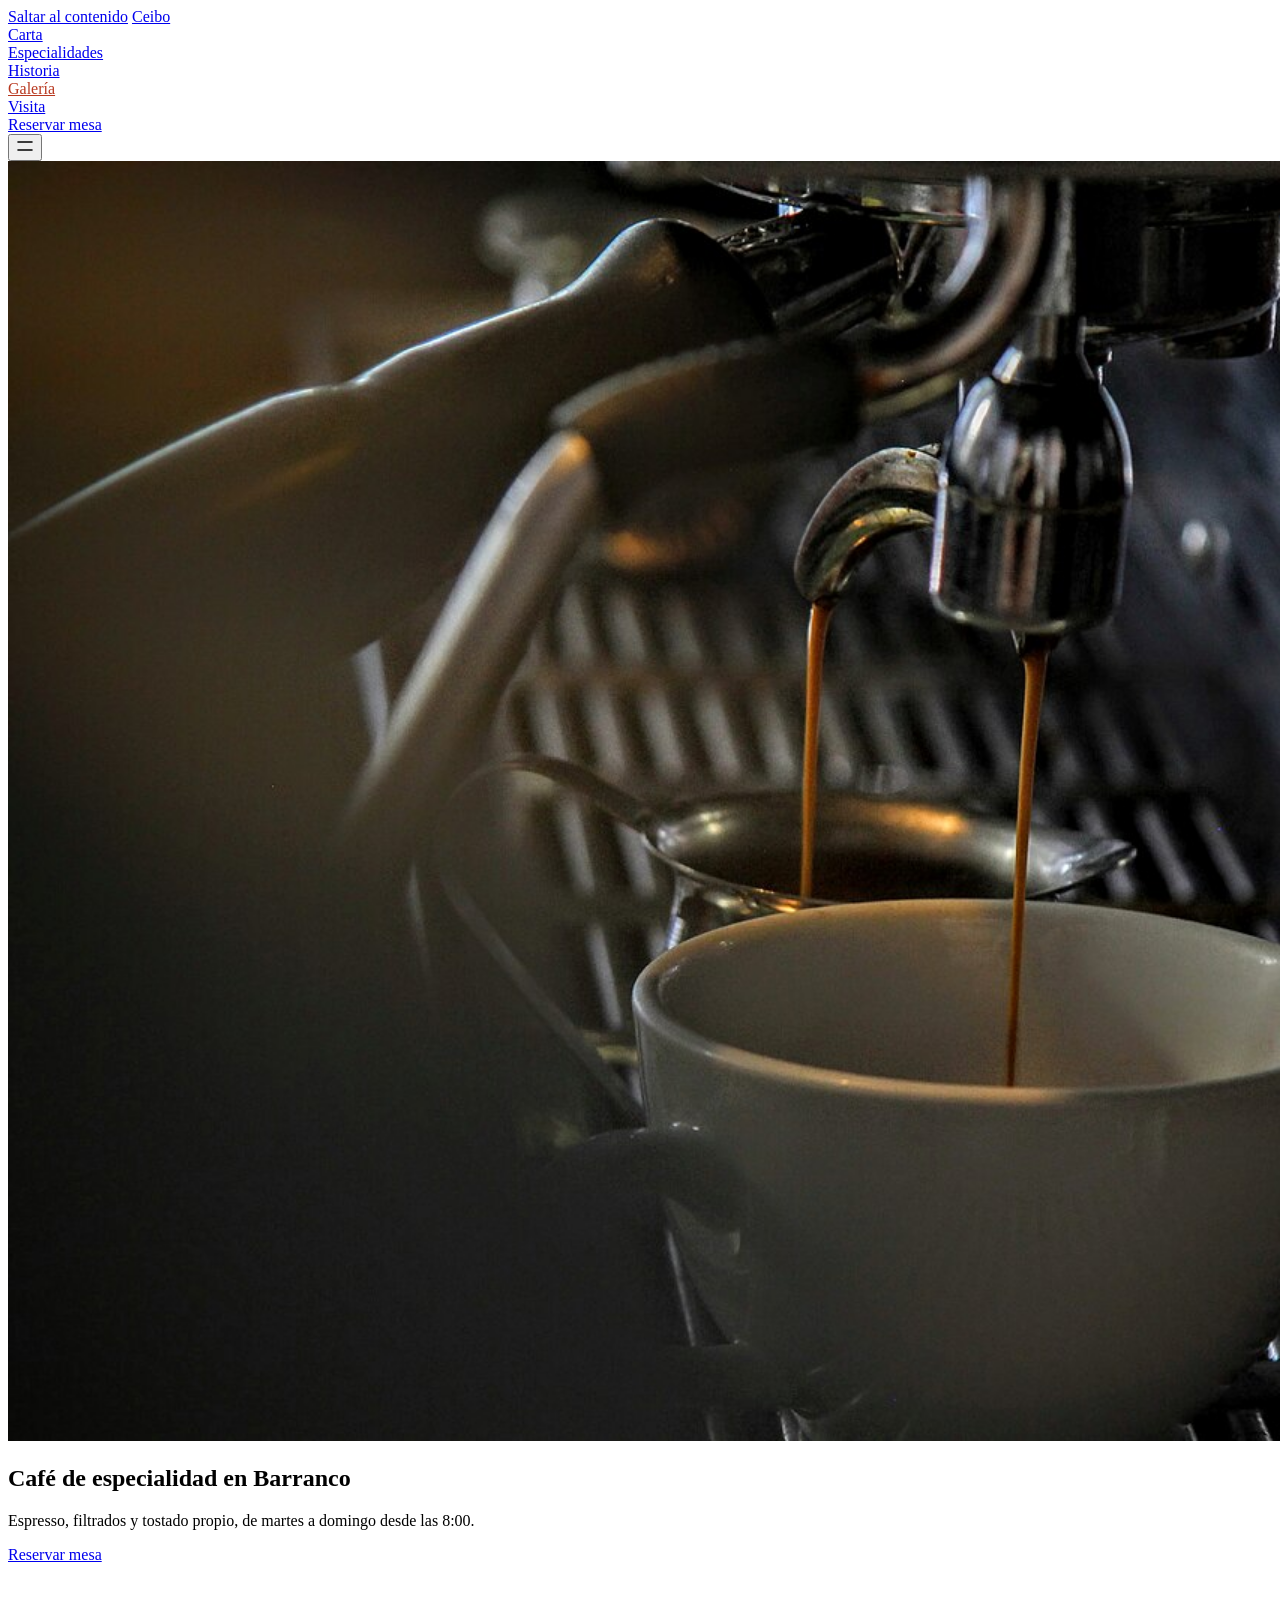
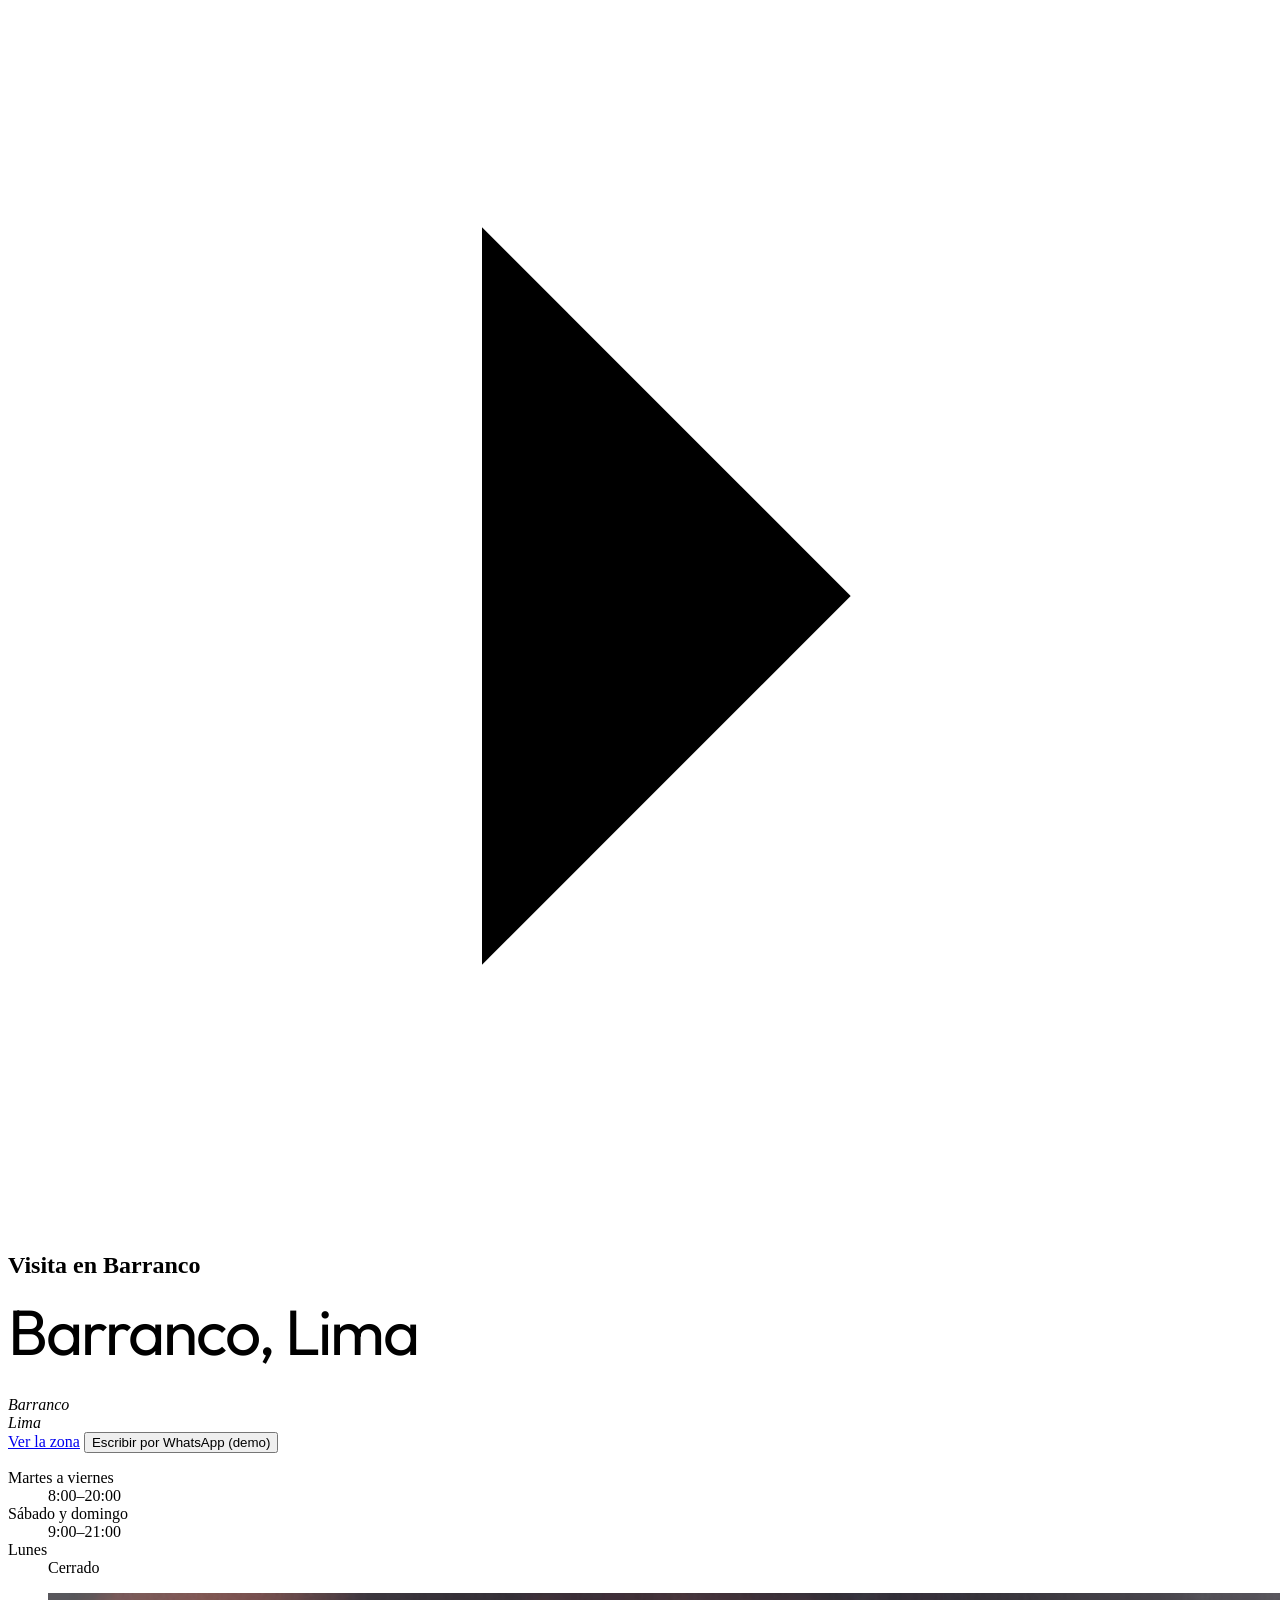
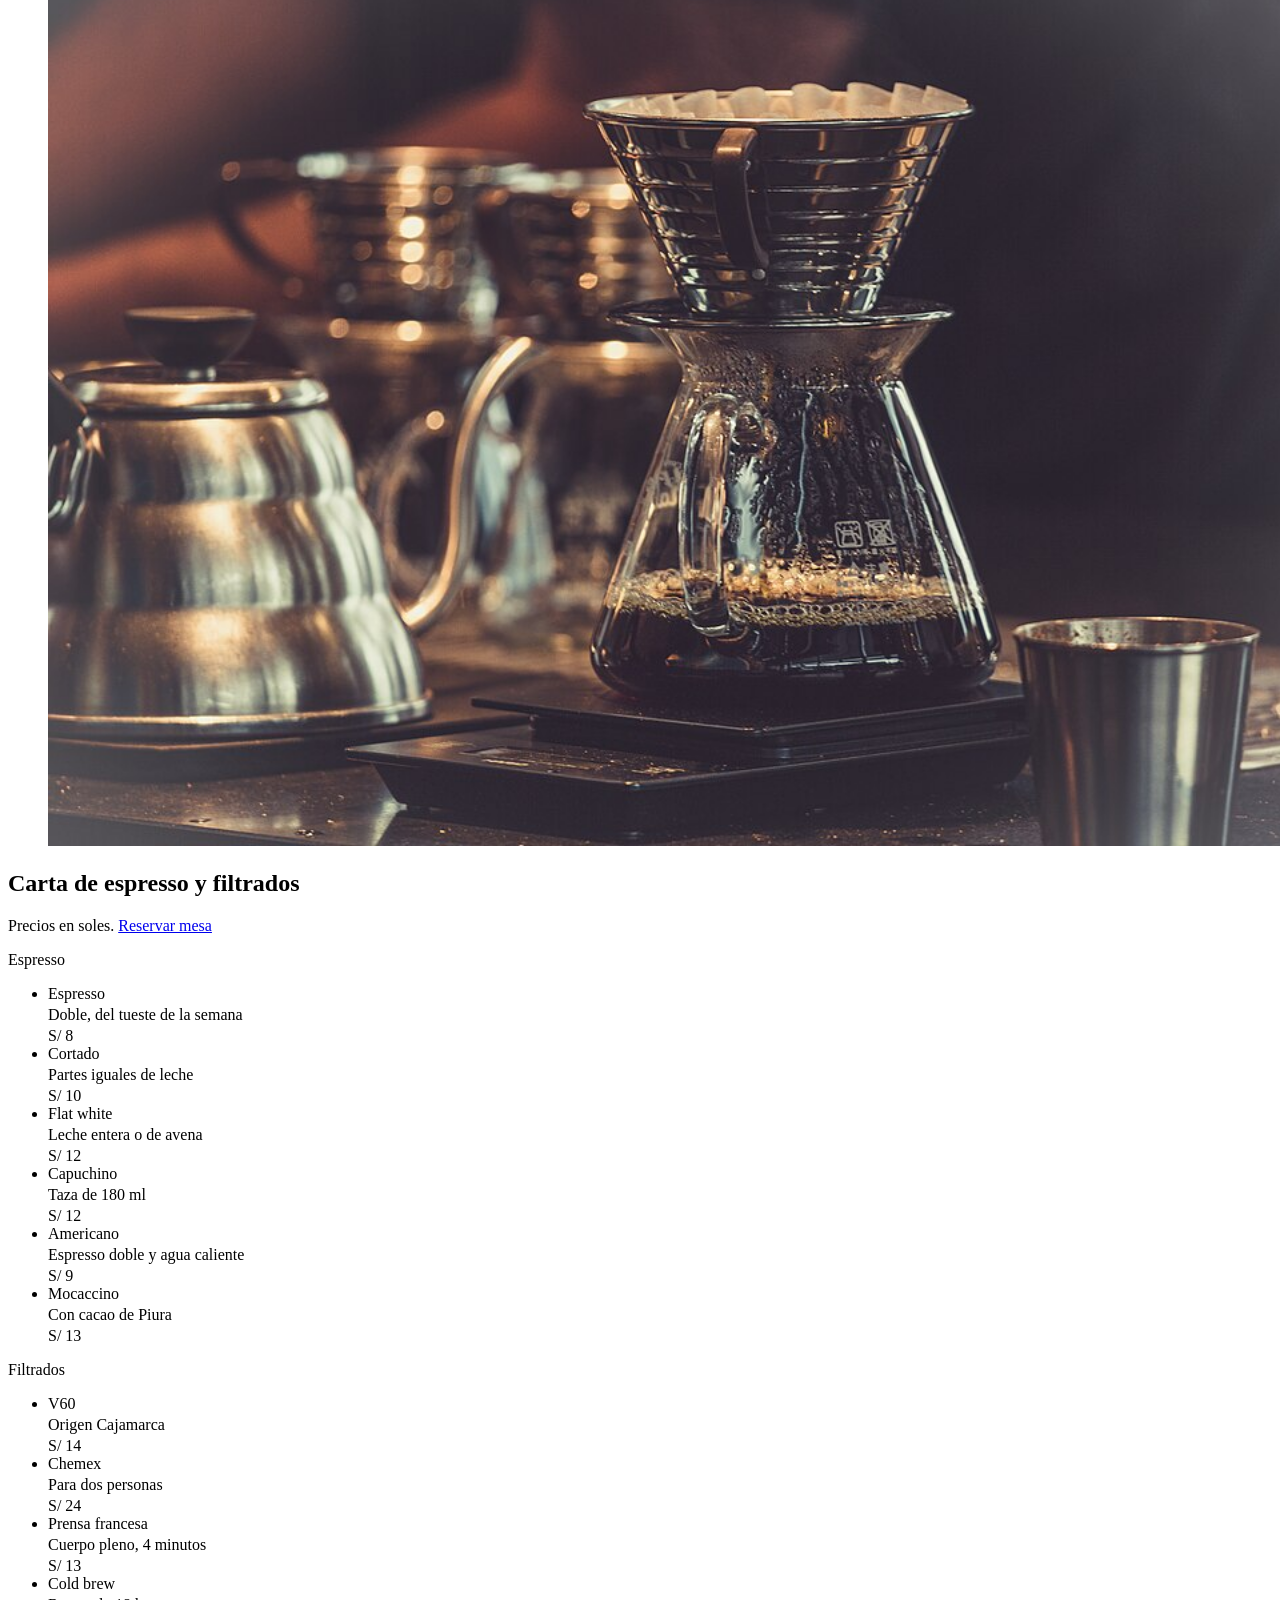
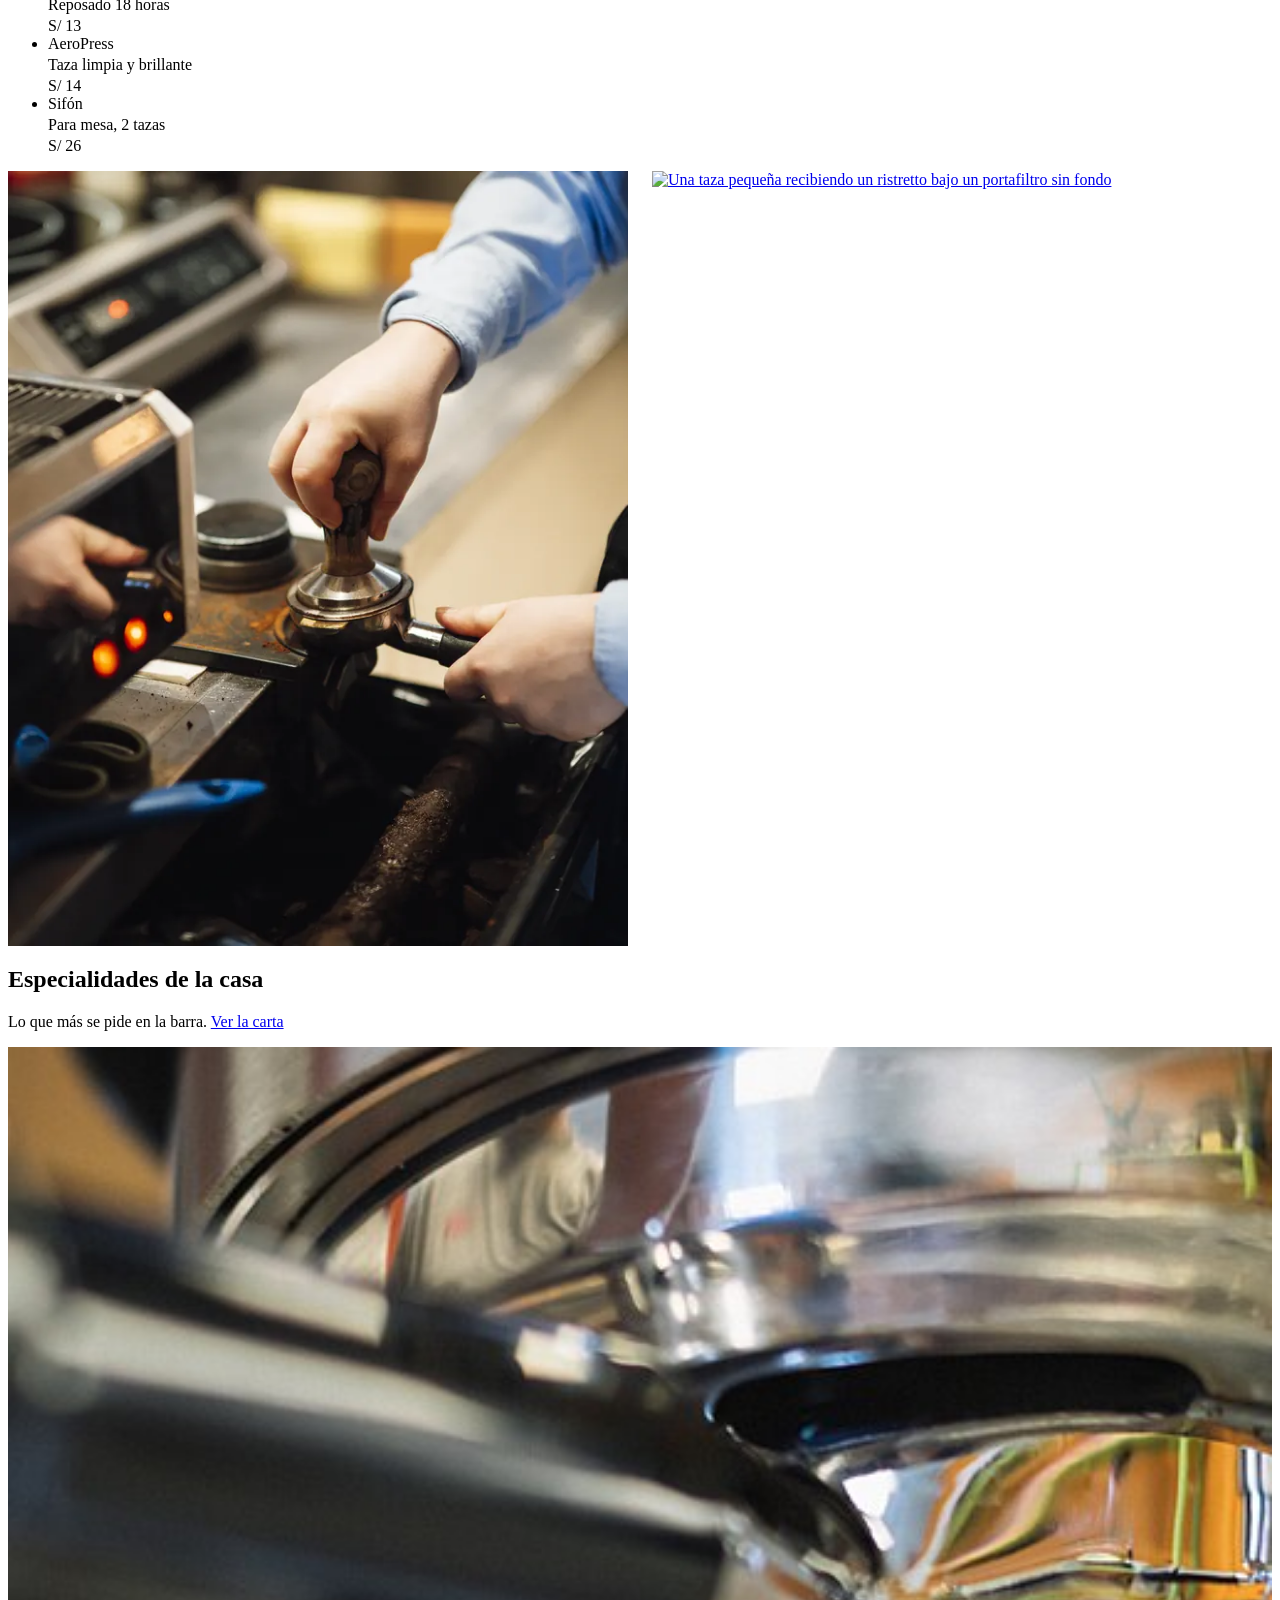
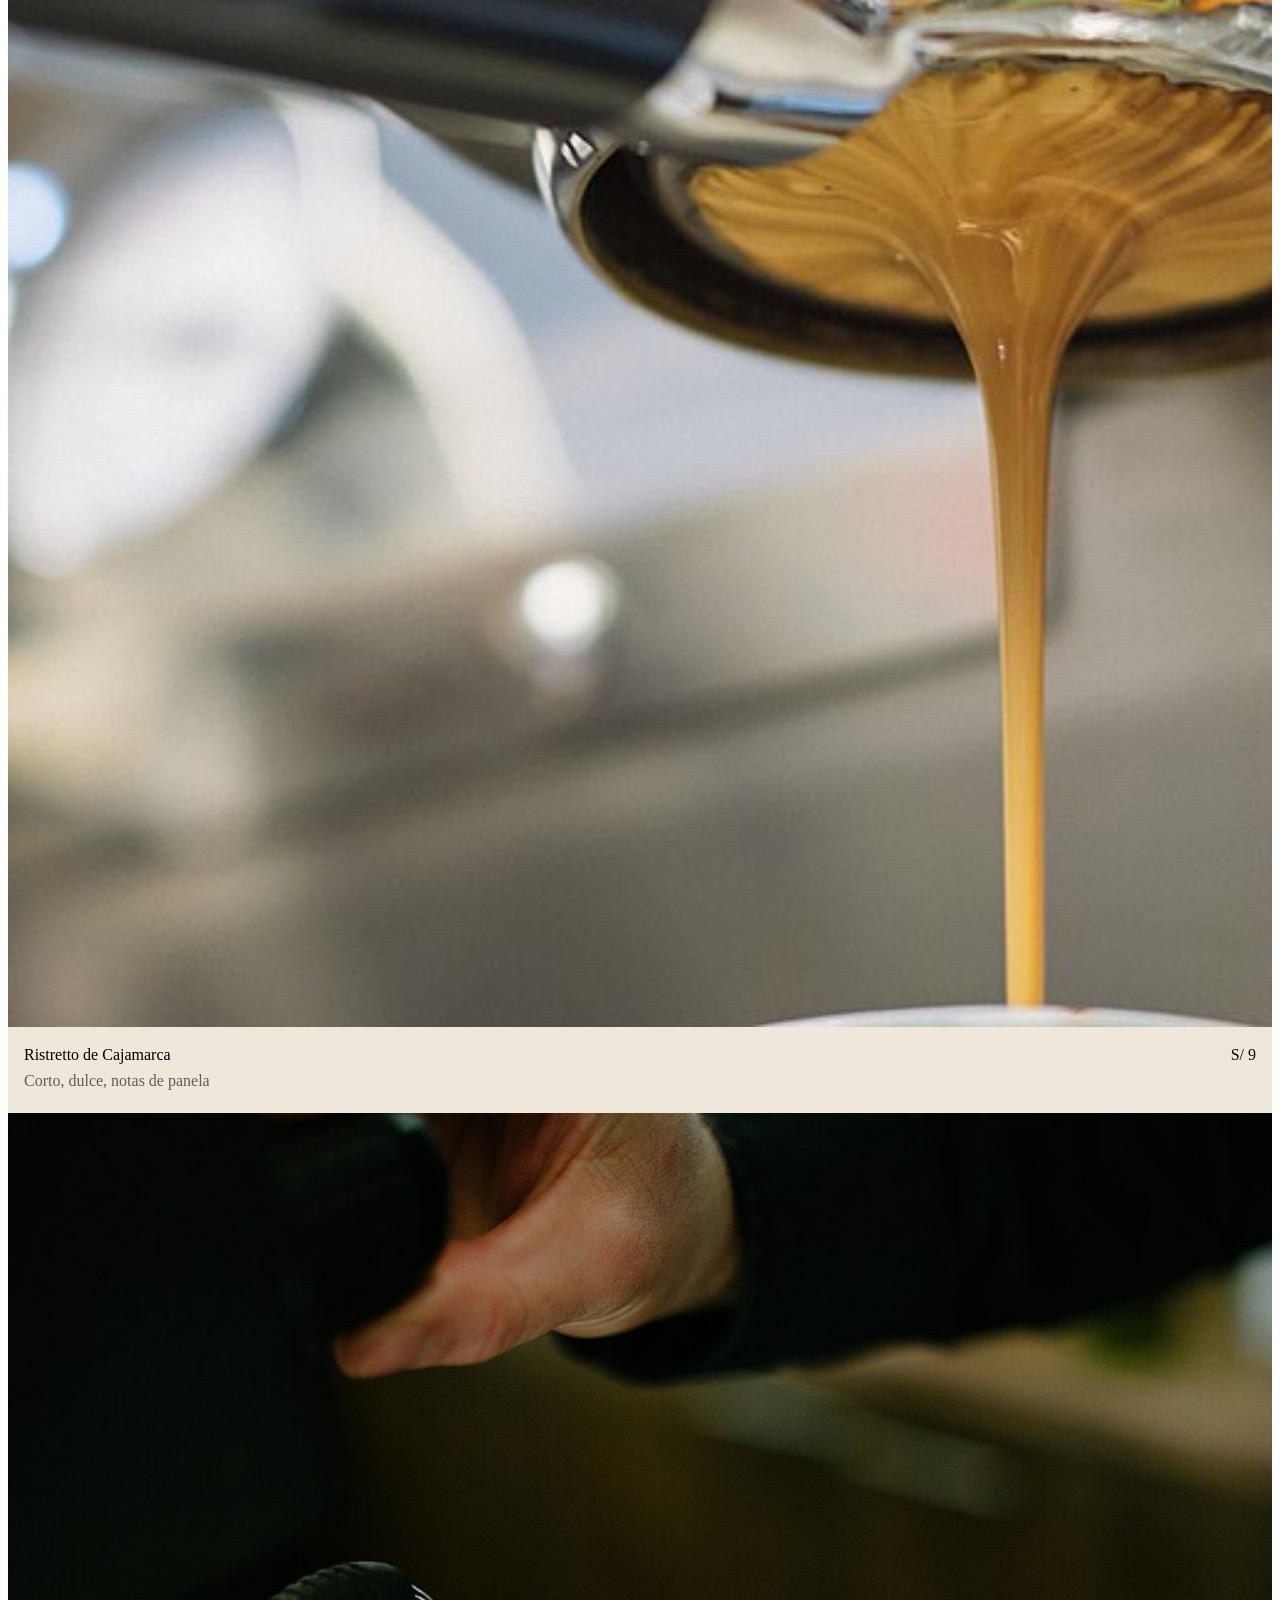
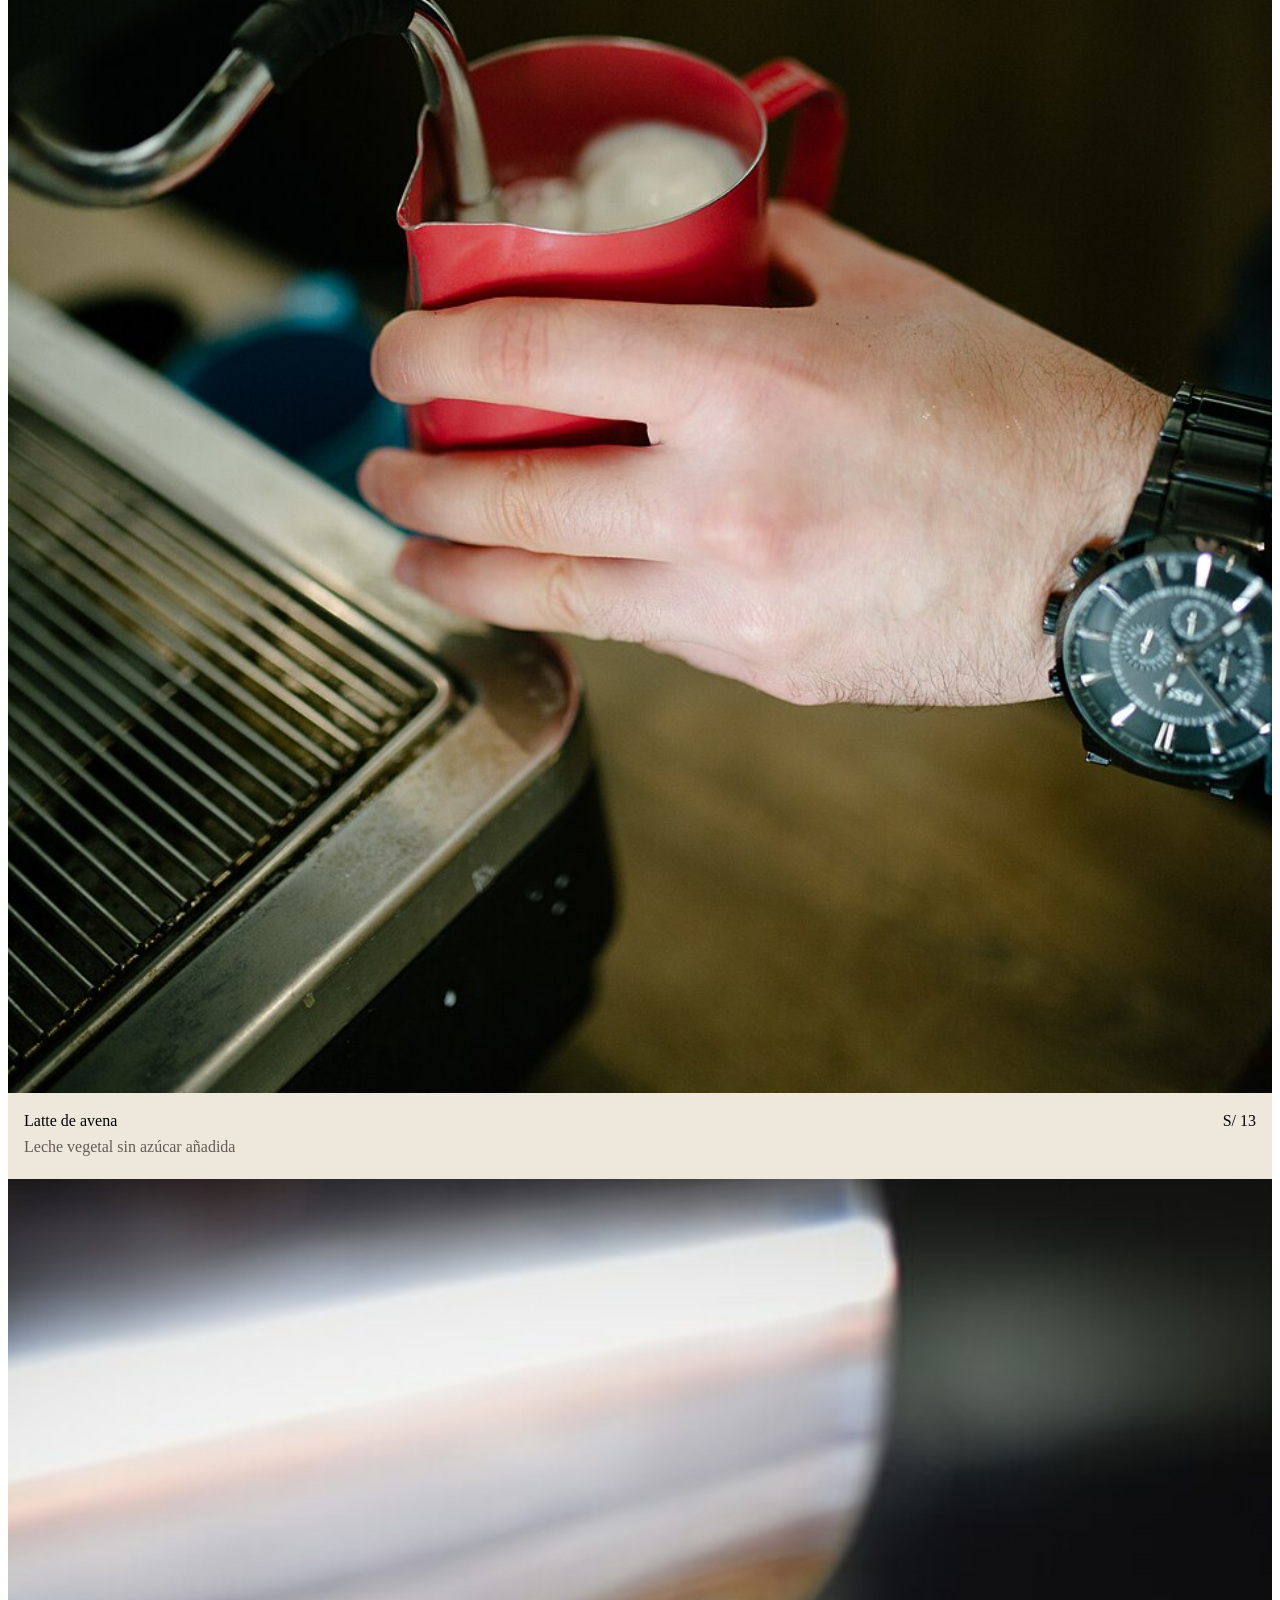
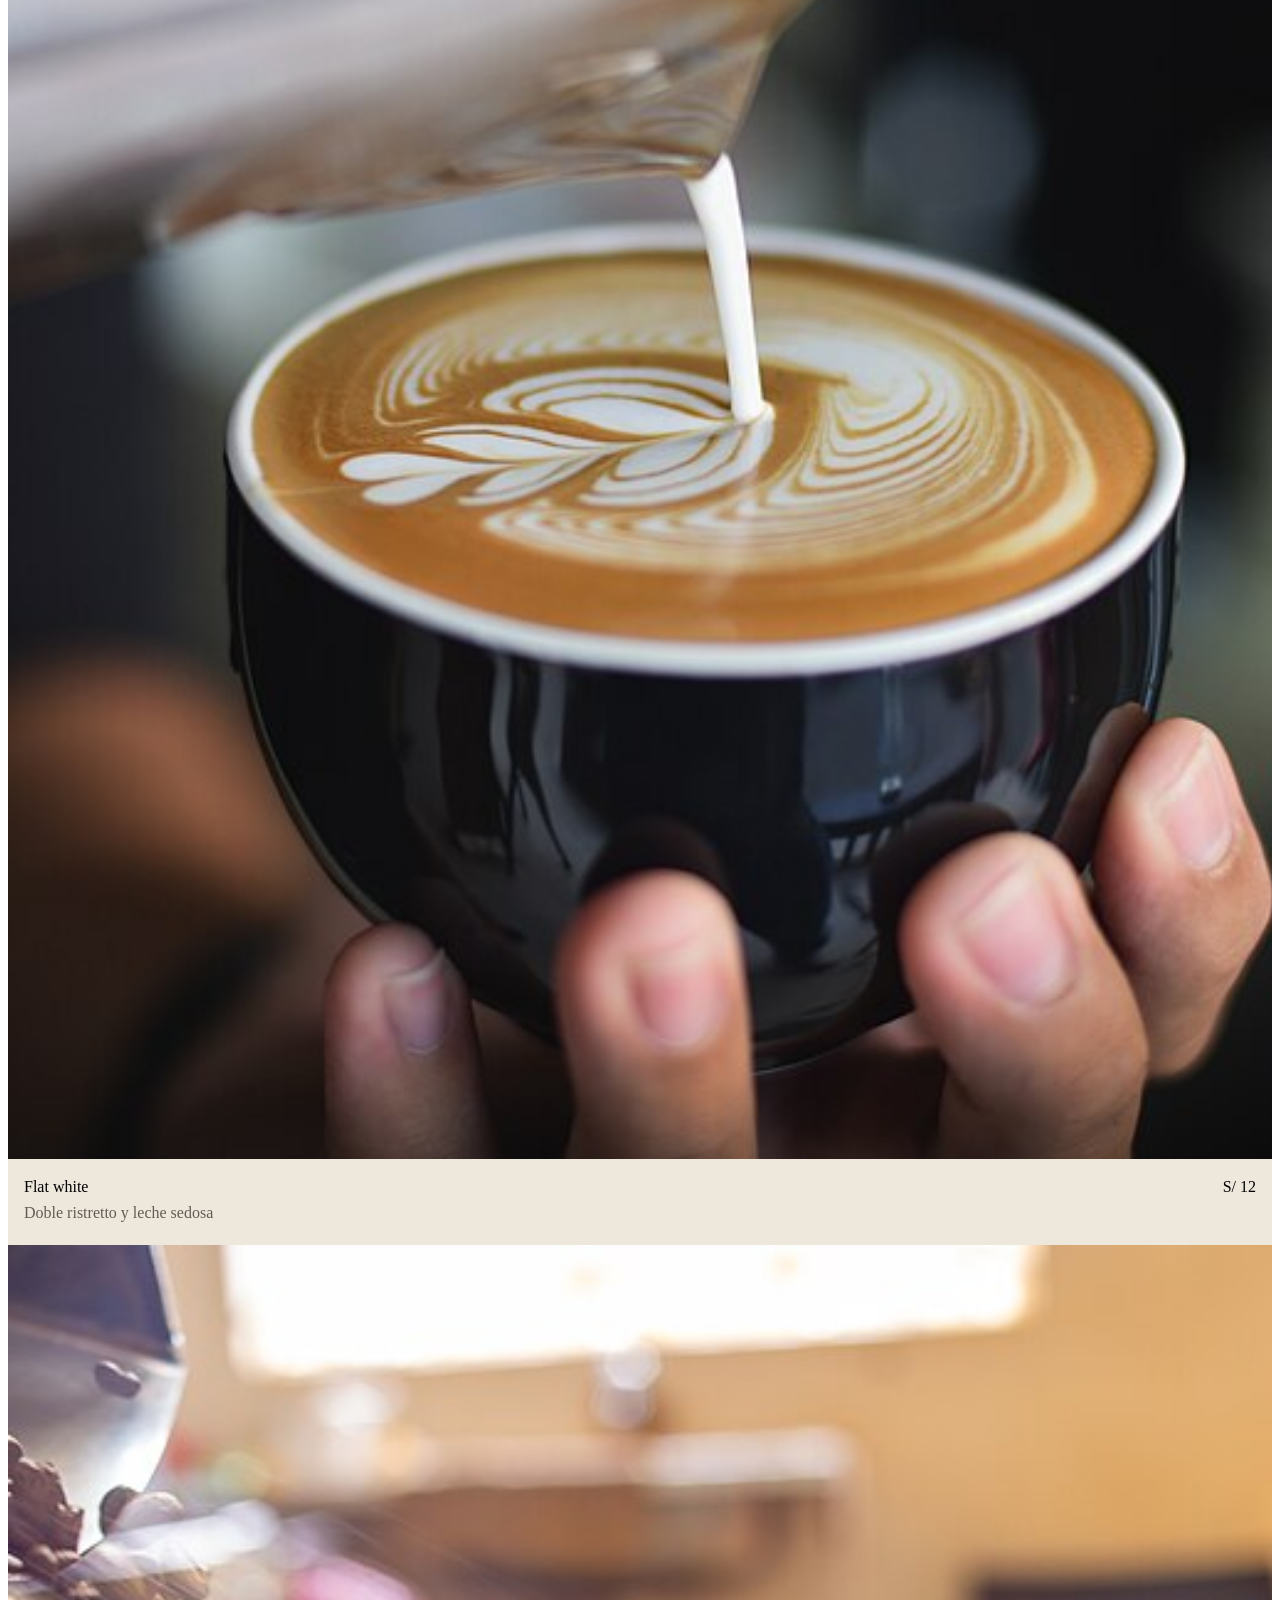
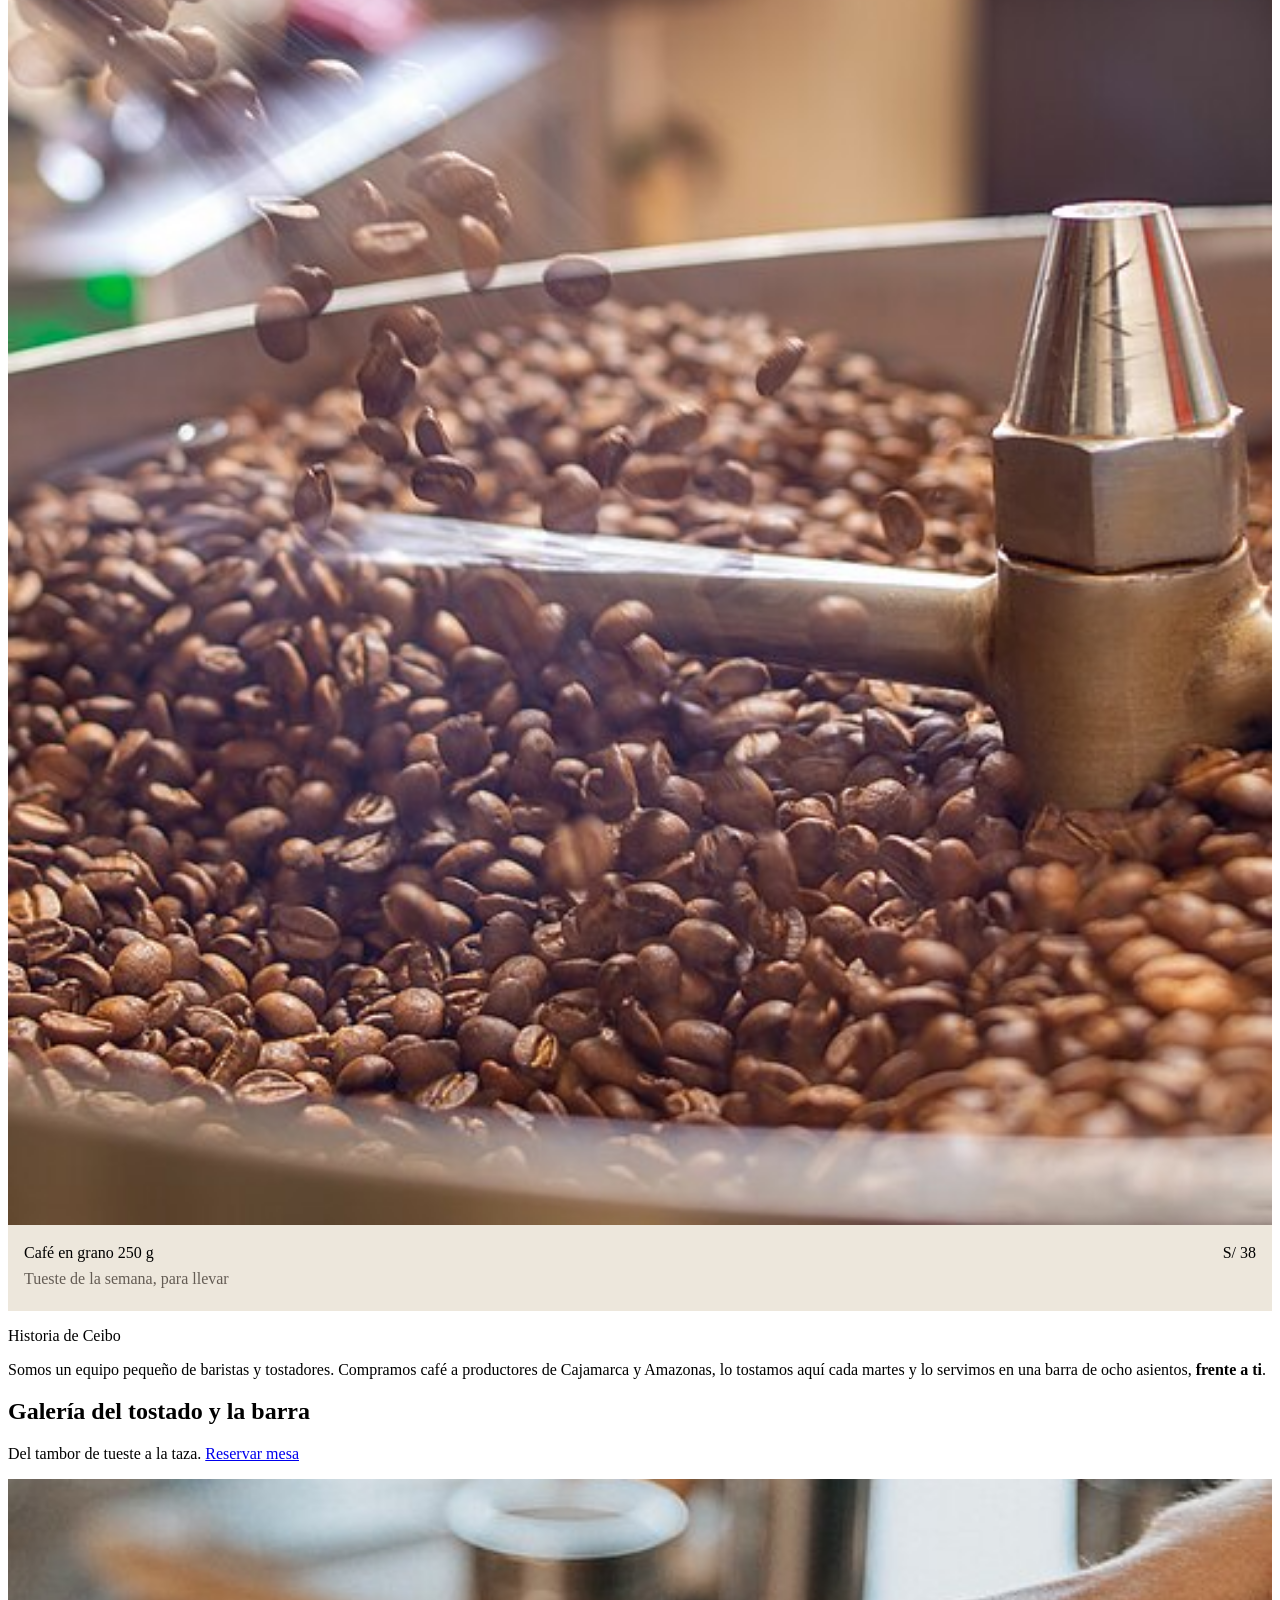
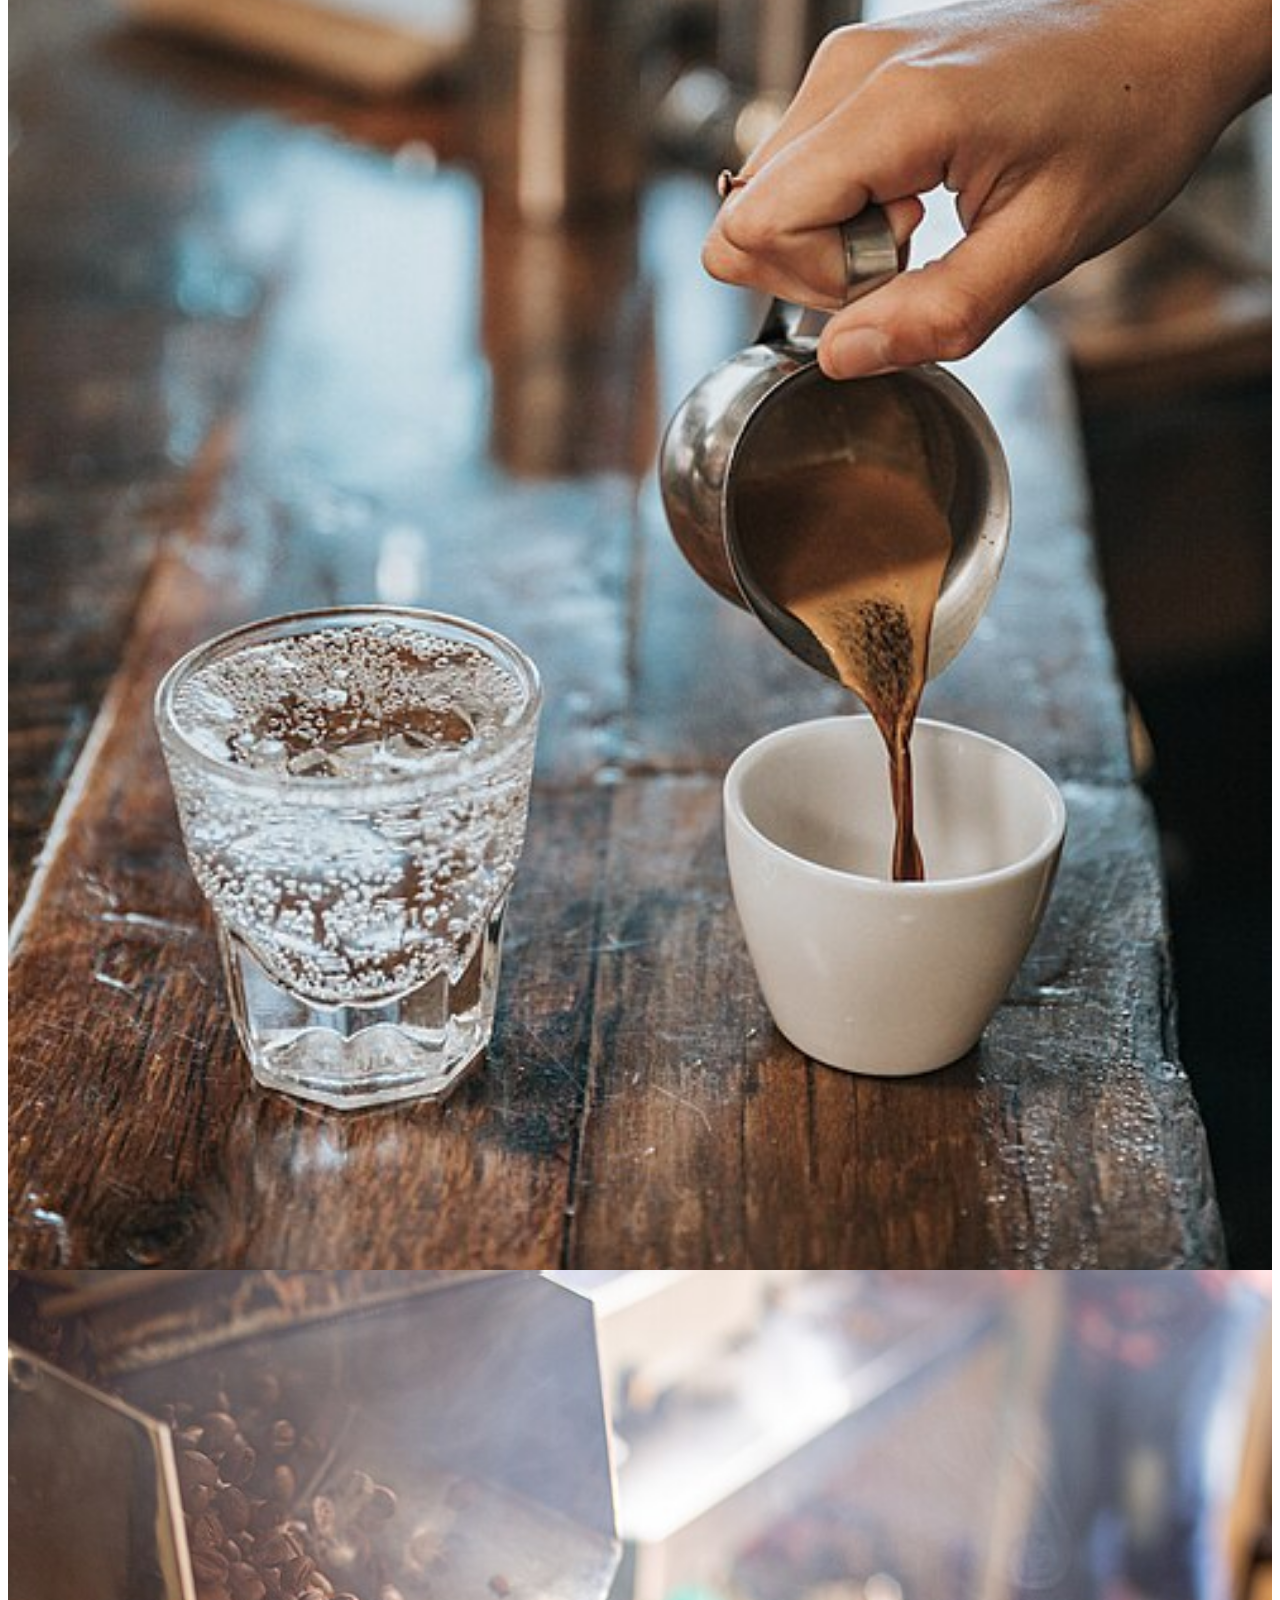
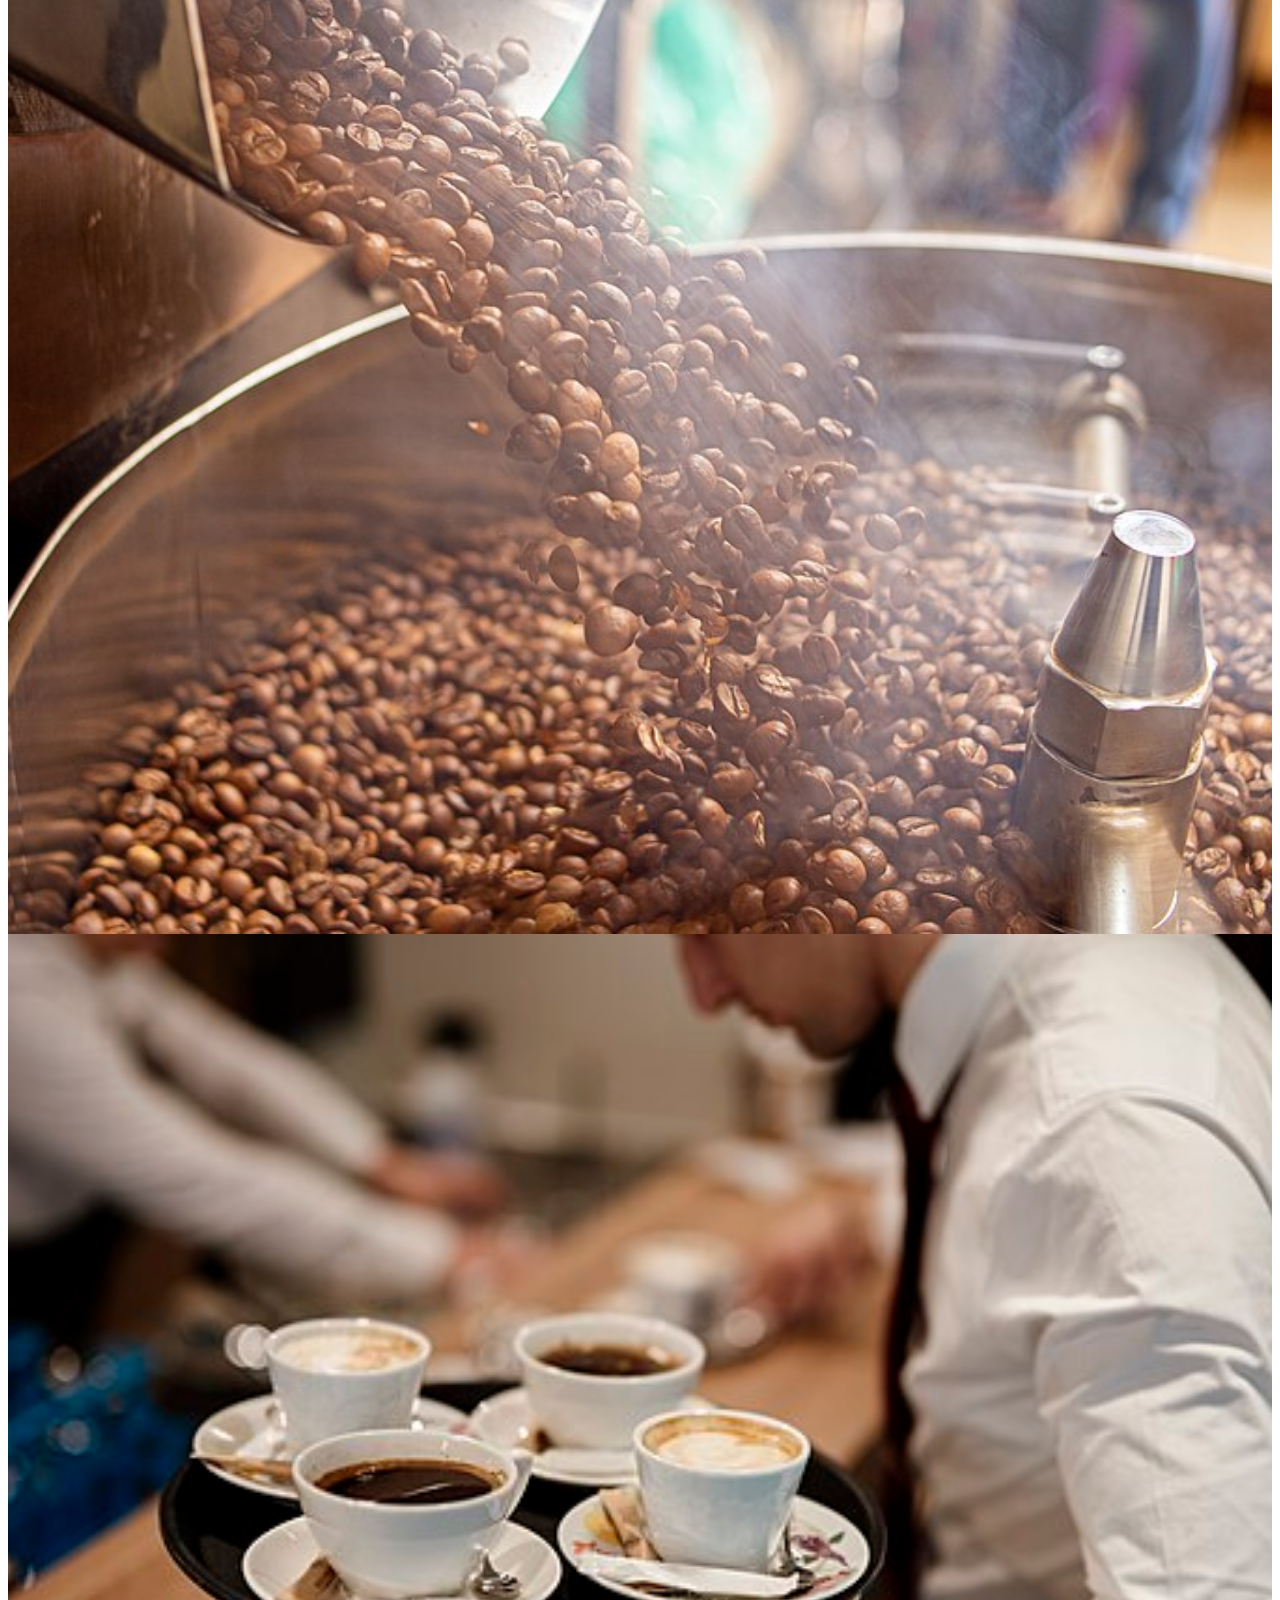
==== index.html @ 24a2dffd "Demo Café Ceibo: sitio estático de demostración Co-Authored-By: Claude Fable 5.2 <noreply@anthropic." ====
<!doctype html>
<html lang="es" data-type="place" data-radius="soft" data-buttons="block" data-motion>
<head>
<meta charset="utf-8">
<meta name="viewport" content="width=device-width, initial-scale=1, viewport-fit=cover">
<title>Café Ceibo: café de especialidad en Barranco</title>
<meta name="description" content="Página de demostración: un café de especialidad ficticio en Barranco con espresso, filtrados y reservas de mesa.">
<meta property="og:type" content="website">
<meta property="og:title" content="Café Ceibo: café de especialidad en Barranco">
<meta property="og:description" content="Página de demostración: un café de especialidad ficticio en Barranco con espresso, filtrados y reservas de mesa.">
<meta property="og:image" content="assets/img/photo-m61716670-960.jpg">
<meta name="twitter:card" content="summary_large_image">
<link rel="icon" href="favicon.svg" type="image/svg+xml">
<meta name="theme-color" content="#f8f5ef">
<!-- canonical: añadir seo.dominio en cliente.json -->
<meta name="robots" content="noindex">
<meta name="site-kind" content="other"><meta name="page-type" content="place"><meta name="page-kind" content="place">
<link rel="preconnect" href="https://fonts.googleapis.com">
<link rel="preconnect" href="https://fonts.gstatic.com" crossorigin>
<link href="https://fonts.googleapis.com/css2?family=Outfit:wght@400..600&display=swap" rel="stylesheet">
<link rel="stylesheet" href="assets/system.css">
<link rel="stylesheet" href="assets/ui/cards.css">
<link rel="stylesheet" href="assets/motion/motion.css">
<link rel="stylesheet" href="assets/layout/layout.css">
<style>
:root {
  --p-bg: #f8f5ef; --p-surface: #ede7dc; --p-ink: #1f1b18; --p-muted: #645c54;
  --p-accent: #b8381f; --p-accent-ink: #ffffff; --p-action: #b8381f; --p-action-ink: #ffffff;
  --p-inv-bg: #1f1b18; --p-inv-surface: #1f1b18; --p-inv-ink: #f8f5ef; --p-inv-muted: #ede7dc;
  --p-inv-accent: #f8f5ef; --p-inv-accent-ink: #1f1b18; --p-inv-action: #f8f5ef; --p-inv-action-ink: #1f1b18;
  --font-display: "Outfit", system-ui, sans-serif;
  --font-text: "Outfit", system-ui, sans-serif;
  --display-weight: 400; --display-tracking: -0.03em;
}
</style>
<link rel="stylesheet" href="estilos.css">
<script>document.documentElement.classList.add('m-enter');setTimeout(()=>document.documentElement.classList.add('m-enter-done'),700)</script>
<script>document.documentElement.classList.add('mo-js');setTimeout(()=>document.documentElement.classList.add('mo-safe'),2500)</script>
<link rel="modulepreload" href="assets/moments/moments.js">
<link rel="modulepreload" href="assets/moments/lib.js">
<link rel="modulepreload" href="assets/moments/word-highlight/moment.js">
<script type="application/json" id="sitio-config">{"whatsapp":"","mensaje":"Hola, quiero reservar una mesa."}</script>
</head>
<body>
<header class="nav nav--split">
  <div class="wrap nav__bar">
    <a class="skip-link" href="#top">Saltar al contenido</a>
    <a class="nav__logo" href="#top"><span class="mark" data-mark="arc" aria-hidden="true"></span>Ceibo</a>
    <nav class="nav__links" aria-label="Principal">
      <div class="nav__item"><a class="nav__link" href="#carta">Carta</a></div>
      <div class="nav__item"><a class="nav__link" href="#especialidades">Especialidades</a></div>
      <div class="nav__item"><a class="nav__link" href="#historia">Historia</a></div>
      <div class="nav__item"><a class="nav__link" href="#galeria">Galería</a></div>
      <div class="nav__item"><a class="nav__link" href="#visit">Visita</a></div>
    </nav>
    <div class="nav__actions"><a class="btn btn--primary" href="#reservas">Reservar mesa</a></div>
    <button class="nav__toggle" type="button" aria-expanded="false" aria-label="Menú">
      <svg width="18" height="18" viewBox="0 0 18 18" aria-hidden="true"><path d="M2 5h14M2 13h14" stroke="currentColor" stroke-width="1.6" stroke-linecap="round"/></svg>
    </button>
  </div>
</header>

<main id="top">
  <section class="hero hero--place" data-enter aria-labelledby="hero-h">
    <img src="assets/img/photo-m61716670.jpg" srcset="assets/img/photo-m61716670-500.jpg 500w, assets/img/photo-m61716670-960.jpg 960w, assets/img/photo-m61716670-1280.jpg 1280w, assets/img/photo-m61716670.jpg 1920w" sizes="(max-width: 639px) 188vw, 100vw" width="1920" height="1280" alt="Dos chorros de espresso cayendo en una taza blanca en la barra" fetchpriority="high" decoding="async" class="hero__bg" data-phone-fill style="--ly-pos: 45% 60%">
    <div class="wrap"><div class="hero-text">
      <div class="hero__text">
        <h1 id="hero-h">Café de especialidad en Barranco</h1>
        <p class="hero__lead">Espresso, filtrados y tostado propio, de martes a domingo desde las 8:00.</p>
        <div class="btn-row"><a class="btn btn--primary" href="#reservas">Reservar mesa<svg class="m-arrow" viewBox="0 0 12 12" aria-hidden="true"><path class="m-arrow__stem" d="M1 6h8"/><path class="m-arrow__head" d="M4.5 2.5 8 6l-3.5 3.5"/></svg></a></div>
      </div>
    </div></div>
  </section>

  <section class="section" id="visit" data-place="visit" aria-labelledby="visit-h" style="--h: 1">
    <div class="wrap">
      <div class="section-head"><h2 id="visit-h">Visita en Barranco</h2></div>
      <p class="type-moment"><a href="https://www.openstreetmap.org/search?query=Barranco%2C%20Lima" target="_blank" rel="noopener">Barranco, Lima</a></p>
      <div class="grid grid--top" style="margin-top: var(--s-6, 32px)">
        <div class="visit visit--card span-6">
          <div class="visit__cols">
            <div class="visit__col stack-4">
              <address class="visit__address">Barranco<br>Lima</address>
              <a class="link" href="https://www.openstreetmap.org/search?query=Barranco%2C%20Lima" target="_blank" rel="noopener">Ver la zona</a>
              <button class="btn btn--secondary" type="button" data-demo="whatsapp">Escribir por WhatsApp (demo)</button>
            </div>
            <div class="visit__col"><dl class="hours" data-tz="America/Lima" data-assumed><dt data-days="tue-fri">Martes a viernes</dt><dd>8:00–20:00</dd><dt data-days="sat,sun">Sábado y domingo</dt><dd>9:00–21:00</dd><dt data-days="mon">Lunes</dt><dd>Cerrado</dd></dl></div>
          </div>
        </div>
        <figure class="pl-photo pl-photo--end span-6 start-7" style="--pl-r: 1.333"><img src="assets/img/photo-m61713103.jpg" srcset="assets/img/photo-m61713103-500.jpg 500w, assets/img/photo-m61713103-960.jpg 960w, assets/img/photo-m61713103.jpg 1280w" sizes="(max-width: 1023px) 100vw, 50vw" width="1280" height="853" alt="Café filtrado goteando en una jarra de vidrio sobre la balanza de la barra" loading="lazy" decoding="async" style="object-position: 58% 45%"></figure>
      </div>
    </div>
  </section>

  <section class="section" id="carta" aria-labelledby="carta-h" style="--hm: 2">
    <div class="wrap">
      <div class="section-head"><h2 id="carta-h">Carta de espresso y filtrados</h2><p>Precios en soles. <a class="link" href="#reservas">Reservar mesa</a></p></div>
      <div class="grid grid--top">
        <div class="span-3">
          <p class="t-label">Espresso</p>
          <ul class="rows">
            <li><span class="rows__name">Espresso<small>Doble, del tueste de la semana</small></span><span class="rows__value" data-assumed>S/ 8</span></li>
            <li><span class="rows__name">Cortado<small>Partes iguales de leche</small></span><span class="rows__value" data-assumed>S/ 10</span></li>
            <li><span class="rows__name">Flat white<small>Leche entera o de avena</small></span><span class="rows__value" data-assumed>S/ 12</span></li>
            <li><span class="rows__name">Capuchino<small>Taza de 180 ml</small></span><span class="rows__value" data-assumed>S/ 12</span></li>
            <li><span class="rows__name">Americano<small>Espresso doble y agua caliente</small></span><span class="rows__value" data-assumed>S/ 9</span></li>
            <li><span class="rows__name">Mocaccino<small>Con cacao de Piura</small></span><span class="rows__value" data-assumed>S/ 13</span></li>
          </ul>
        </div>
        <div class="span-3">
          <p class="t-label">Filtrados</p>
          <ul class="rows">
            <li><span class="rows__name">V60<small>Origen Cajamarca</small></span><span class="rows__value" data-assumed>S/ 14</span></li>
            <li><span class="rows__name">Chemex<small>Para dos personas</small></span><span class="rows__value" data-assumed>S/ 24</span></li>
            <li><span class="rows__name">Prensa francesa<small>Cuerpo pleno, 4 minutos</small></span><span class="rows__value" data-assumed>S/ 13</span></li>
            <li><span class="rows__name">Cold brew<small>Reposado 18 horas</small></span><span class="rows__value" data-assumed>S/ 13</span></li>
            <li><span class="rows__name">AeroPress<small>Taza limpia y brillante</small></span><span class="rows__value" data-assumed>S/ 14</span></li>
            <li><span class="rows__name">Sifón<small>Para mesa, 2 tazas</small></span><span class="rows__value" data-assumed>S/ 26</span></li>
          </ul>
        </div>
        <div class="offer-pair span-6 start-7">
          <a href="#galeria" aria-label="Ver la galería: Manos del barista compactando el café molido en el portafiltro"><img src="assets/img/photo-m187311853-1200.webp" srcset="assets/img/photo-m187311853-1200.webp 1200w" sizes="(max-width: 639px) 150vw, (max-width: 1023px) 90vw, 560px" width="1200" height="800" alt="Manos del barista compactando el café molido en el portafiltro" loading="lazy" decoding="async" style="object-position: 58% 50%"></a>
          <a href="#galeria" aria-label="Ver la galería: Una taza pequeña recibiendo un ristretto bajo un portafiltro sin fondo"><img src="assets/img/photo-m28989985-1200.webp" srcset="assets/img/photo-m28989985-1200.webp 1200w" sizes="(max-width: 639px) 150vw, (max-width: 1023px) 90vw, 560px" width="1200" height="857" alt="Una taza pequeña recibiendo un ristretto bajo un portafiltro sin fondo" loading="lazy" decoding="async" style="object-position: 62% 62%"></a>
        </div>
      </div>
    </div>
  </section>

  <section class="section" id="especialidades" aria-labelledby="esp-h">
    <div class="wrap">
      <div class="section-head"><h2 id="esp-h">Especialidades de la casa</h2><p>Lo que más se pide en la barra. <a class="link" href="#carta">Ver la carta</a></p></div>
      <div class="grid goods">
        <a class="good span-3" href="#reservas" aria-label="Ristretto de Cajamarca, S/ 9. Reservar mesa">
          <span class="good__img"><img src="assets/img/photo-m61713028-960.jpg" srcset="assets/img/photo-m61713028-500.jpg 500w, assets/img/photo-m61713028-960.jpg 960w, assets/img/photo-m61713028.jpg 1280w" sizes="(max-width: 639px) 240px, (max-width: 1023px) 90vw, 560px" width="1280" height="853" alt="Ristretto saliendo de un portafiltro sin fondo" loading="lazy" decoding="async" style="object-position: 50% 50%"></span>
          <span class="good__body"><span class="good__name">Ristretto de Cajamarca</span><span class="good__desc">Corto, dulce, notas de panela</span><span class="good__price" data-assumed>S/ 9</span></span>
        </a>
        <a class="good span-3" href="#reservas" aria-label="Latte de avena, S/ 13. Reservar mesa">
          <span class="good__img"><img src="assets/img/photo-m201752739-960.jpg" srcset="assets/img/photo-m201752739-500.jpg 500w, assets/img/photo-m201752739-960.jpg 960w" sizes="(max-width: 639px) 240px, (max-width: 1023px) 90vw, 560px" width="960" height="1440" alt="Leche texturizada en una jarra roja junto a la máquina" loading="lazy" decoding="async" style="object-position: 40% 55%"></span>
          <span class="good__body"><span class="good__name">Latte de avena</span><span class="good__desc">Leche vegetal sin azúcar añadida</span><span class="good__price" data-assumed>S/ 13</span></span>
        </a>
        <a class="good span-3" href="#reservas" aria-label="Flat white, S/ 12. Reservar mesa">
          <span class="good__img"><img src="assets/img/photo-c141-960.jpg" srcset="assets/img/photo-c141-500.jpg 500w, assets/img/photo-c141-960.jpg 960w, assets/img/photo-c141.jpg 1280w" sizes="(max-width: 639px) 240px, (max-width: 1023px) 90vw, 560px" width="1280" height="853" alt="Leche vertida en una taza oscura sostenida con dos manos" loading="lazy" decoding="async" style="object-position: 50% 50%"></span>
          <span class="good__body"><span class="good__name">Flat white</span><span class="good__desc">Doble ristretto y leche sedosa</span><span class="good__price" data-assumed>S/ 12</span></span>
        </a>
        <a class="good span-3" href="#reservas" aria-label="Café en grano 250 g, S/ 38. Reservar mesa">
          <span class="good__img"><img src="assets/img/photo-m147143943-960.jpg" srcset="assets/img/photo-m147143943-500.jpg 500w, assets/img/photo-m147143943-960.jpg 960w, assets/img/photo-m147143943.jpg 1280w" sizes="(max-width: 639px) 240px, (max-width: 1023px) 90vw, 560px" width="1280" height="853" alt="Granos recién tostados cayendo a la bandeja de enfriado" loading="lazy" decoding="async" style="object-position: 50% 50%"></span>
          <span class="good__body"><span class="good__name">Café en grano 250&nbsp;g</span><span class="good__desc">Tueste de la semana, para llevar</span><span class="good__price" data-assumed>S/ 38</span></span>
        </a>
      </div>
    </div>
  </section>

  <section class="section statement" id="historia" data-moment="word-highlight" aria-label="Historia de Ceibo">
    <div class="wrap">
      <p class="t-label">Historia de Ceibo</p>
      <p class="mo-wh__text">Somos un equipo pequeño de baristas y tostadores. Compramos café a productores de Cajamarca y Amazonas, lo tostamos aquí cada martes y lo servimos en una barra de ocho asientos, <strong>frente a ti</strong>.</p>
    </div>
  </section>

  <section class="section" id="galeria" aria-labelledby="galeria-h" style="--hm: 2">
    <div class="wrap">
      <div class="section-head"><h2 id="galeria-h">Galería del tostado y la barra</h2><p>Del tambor de tueste a la taza. <a class="link" href="#reservas">Reservar mesa</a></p></div>
      <div class="grid trio">
        <a class="t5 span-5" href="#reservas" aria-label="Reservar mesa: Espresso servido desde una jarrita en una taza blanca sobre la barra de madera"><img src="assets/img/photo-m61714648-500.jpg" srcset="assets/img/photo-m61714648-500.jpg 500w" sizes="(max-width: 639px) 100vw, (max-width: 1023px) 50vw, 486px" width="500" height="746" alt="Espresso servido desde una jarrita en una taza blanca sobre la barra de madera" loading="lazy" decoding="async" style="object-position: 60% 70%"></a>
        <a class="t4 span-4" href="#reservas" aria-label="Reservar mesa: Granos recién tostados cayendo del tambor a la bandeja de enfriado"><img src="assets/img/photo-m147143963.jpg" srcset="assets/img/photo-m147143963-500.jpg 500w, assets/img/photo-m147143963-960.jpg 960w, assets/img/photo-m147143963.jpg 1280w" sizes="(max-width: 639px) 250vw, (max-width: 1023px) 50vw, 545px" width="1280" height="901" alt="Granos recién tostados cayendo del tambor a la bandeja de enfriado" loading="lazy" decoding="async" style="object-position: 40% 50%"></a>
        <a class="t3 span-3" href="#reservas" aria-label="Reservar mesa: Una bandeja con cuatro cafés llevada a lo largo de la barra"><img src="assets/img/photo-m189498721.jpg" srcset="assets/img/photo-m189498721-500.jpg 500w, assets/img/photo-m189498721-960.jpg 960w, assets/img/photo-m189498721.jpg 1280w" sizes="(max-width: 639px) 250vw, (max-width: 1023px) 30vw, 282px" width="1280" height="853" alt="Una bandeja con cuatro cafés llevada a lo largo de la barra" loading="lazy" decoding="async" style="object-position: 45% 60%"></a>
      </div>
    </div>
  </section>
</main>

<footer class="footer closing footer--visit" id="contact" aria-label="Reservas y visita" style="--h: 2">
  <div class="wrap">
    <div class="closing__cta close--booking" id="reservas" aria-labelledby="reservas-h">
      <div class="section-head section-head--split"><h2 id="reservas-h">Reservar mesa</h2><p>Respondemos el mismo día.</p></div>
      <div class="grid grid--top">
        <div class="span-6">
          <form class="form" action="#reservas" method="post" data-endpoint="" data-sent="Tu pedido llegó. Te responderemos para confirmar." data-fix="Revisa {n} campo(s) marcados." novalidate>
            <div class="field"><label for="f-name">Nombre</label>
              <input id="f-name" name="name" type="text" autocomplete="name" required aria-describedby="f-name-err">
              <p class="field__error" id="f-name-err" hidden>Escribe el nombre de la reserva.</p></div>
            <div class="field"><label for="f-date">Día</label>
              <input id="f-date" name="date" type="text" autocomplete="off" required aria-describedby="f-date-err" placeholder="Sábado 15">
              <p class="field__error" id="f-date-err" hidden>Escribe el día en que quieres venir.</p></div>
            <div class="field"><label for="f-guests">Personas</label>
              <input id="f-guests" name="guests" type="text" inputmode="numeric" pattern="[0-9]{1,2}" autocomplete="off" required aria-describedby="f-guests-err">
              <p class="field__error" id="f-guests-err" hidden>Escribe cuántas personas, en número.</p></div>
            <div class="btn-row"><button class="btn btn--primary" type="submit">Pedir mesa</button></div>
            <p class="form__status" role="status" data-form-status></p>
            <p class="t-small muted">Demostración: este formulario no envía ni guarda datos.</p>
          </form>
        </div>
        <figure class="pl-photo pl-photo--end span-6 start-7" style="--pl-r: 1.333"><img src="assets/img/photo-m61713362.jpg" srcset="assets/img/photo-m61713362-500.jpg 500w, assets/img/photo-m61713362-960.jpg 960w, assets/img/photo-m61713362.jpg 1280w" sizes="(max-width: 1023px) 100vw, 50vw" width="1280" height="853" alt="Leche vertida sobre un latte en una taza blanca sostenida con una mano" loading="lazy" decoding="async" style="object-position: 50% 55%"></figure>
      </div>
    </div>
    <div class="closing__links">
      <div class="grid">
        <div class="span-4 stack-4">
          <address class="footer__address">Barranco, Lima</address>
          <p><a class="link" href="https://www.openstreetmap.org/search?query=Barranco%2C%20Lima" target="_blank" rel="noopener">Ver la zona</a></p>
        </div>
        <div class="span-4 stack-4" id="contacto">
          <h3>Contacto</h3>
          <ul class="contact-list">
            <li><button class="link" type="button" data-demo="whatsapp">WhatsApp (demo)</button></li>
            <li><button class="link" type="button" data-demo="instagram">Instagram (demo)</button></li>
            <li><button class="link" type="button" data-demo="correo">Correo (demo)</button></li>
          </ul>
        </div>
        <div class="span-4 stack-4"><h3>Horario</h3><dl class="hours" data-tz="America/Lima" data-assumed><dt data-days="tue-fri">Martes a viernes</dt><dd>8:00–20:00</dd><dt data-days="sat,sun">Sábado y domingo</dt><dd>9:00–21:00</dd><dt data-days="mon">Lunes</dt><dd>Cerrado</dd></dl></div>
      </div>
      <div class="footer__legal">
        <span>&copy; 2026 Café Ceibo · negocio ficticio, sitio de demostración</span>
        <a class="credits" href="credits.html">Créditos de fotografías</a>
      </div>
    </div>
  </div>
</footer>

<nav class="actionbar" aria-label="Acciones rápidas">
  <button class="btn btn--secondary" type="button" data-demo="whatsapp">WhatsApp (demo)</button>
  <a class="btn btn--primary" href="#reservas">Reservar mesa</a>
</nav>
<div class="demo-toast" role="status" aria-live="polite" data-demo-toast></div>
<script type="module" src="assets/system.js"></script>
<script type="module" src="assets/motion/motion.js"></script>
<script type="module" src="assets/layout/layout.js"></script>
<script type="module" src="app.js"></script>
</body>
</html>
---- estilos.css ----
/* type moment: the district set large (sections.md, Designed variety) */
.type-moment { font: var(--display-weight) clamp(44px, 5vw, 72px)/1.02 var(--font-display); letter-spacing: -0.03em; margin: 0; }
.type-moment a { color: inherit; text-decoration: none; }
.rows .rows__name small { display: block; font-weight: 400; color: var(--muted); font-size: 16px; line-height: 24px; }
/* offer: pair of 4:5 photographs beside the two groups */
.offer-pair { display: grid; grid-template-columns: 1fr 1fr; gap: 24px; }
.offer-pair a { display: block; overflow: hidden; }
.offer-pair img, .trio img { display: block; width: 100%; height: auto; object-fit: cover; transition: transform .6s var(--ease-out, cubic-bezier(.2,.7,.2,1)); }
.offer-pair img { aspect-ratio: 4 / 5; }
@media (max-width: 639px) {
  #carta .grid > .span-3:first-child { order: 0; }
  #carta .offer-pair { order: 1; grid-template-columns: 1fr; gap: 16px; }
  #carta .offer-pair img { aspect-ratio: 4 / 3; }
  #carta .offer-pair a:nth-child(2) { display: none; }
  .trio { grid-template-columns: 1fr; }
  #galeria .trio a img { aspect-ratio: 4 / 5; }
  #carta .grid > .span-3:nth-child(2) { order: 2; }
}
.offer-pair a:hover img, .trio a:hover img { transform: scale(1.03); }
/* the place: offset trio, tops on one line */
.trio { align-items: start; }
.trio a { display: block; overflow: hidden; }
.trio .t5 img { aspect-ratio: 10 / 11; }
.trio .t4 img { aspect-ratio: 1 / 1; }
.trio .t3 img { aspect-ratio: 4 / 3; }
@media (min-width: 640px) and (max-width: 1023px) {
  .trio { grid-template-columns: 1fr 1fr; align-items: stretch; }
  .trio > a { grid-column: auto; }
  .trio .t5 { grid-row: span 2; }
  #galeria .trio .t5 img { aspect-ratio: auto; height: 100%; }
  #galeria .trio .t4 img, #galeria .trio .t3 img { aspect-ratio: 4 / 3; }
  #carta { --h: 2; }
}
.hours dd { white-space: nowrap; }
/* especialidades: linked goods cards, flat fill one step off the ground, square photo */
.good { display: flex; flex-direction: column; background: var(--p-surface); color: inherit; text-decoration: none;
        transition: transform .3s cubic-bezier(.2,.7,.2,1); -webkit-tap-highlight-color: transparent; }
.good__img { display: block; overflow: hidden; aspect-ratio: 4 / 5; }
.good__img img { display: block; width: 100%; height: 100%; object-fit: cover; transition: transform .6s cubic-bezier(.2,.7,.2,1); }
.good__body { display: grid; grid-template-columns: 1fr auto; gap: 2px 12px; padding: 16px 16px 20px; }
.good__name { font-weight: 500; font-size: 16px; line-height: 24px; }
.good__price { font-variant-numeric: tabular-nums; font-size: 16px; line-height: 24px; }
.good__desc { grid-column: 1 / -1; grid-row: 2; color: var(--p-muted); font-size: 16px; line-height: 24px; }
@media (hover: hover) { .good:hover { transform: translateY(-2px); } .good:hover .good__img img { transform: scale(1.03); } }
.good:active { transform: translateY(0) scale(.99); }
.good:focus-visible { outline: 2px solid var(--p-accent); outline-offset: 3px; }
@media (max-width: 1023px) { .goods { grid-template-columns: 1fr 1fr; } .goods > .good { grid-column: auto; } }
@media (max-width: 639px) {
  .goods { grid-template-columns: 1fr; gap: 12px; }
  .good { flex-direction: row; align-items: stretch; }
  .good__img { flex: 0 0 120px; width: 120px; }
  .good__body { flex: 1; align-content: center; padding: 12px 16px; }
}
/* historia */
.story__text { font-size: 20px; line-height: 30px; max-width: 34em; margin: 0 0 16px; }
@media (max-width: 639px) { .story__text { font-size: 18px; line-height: 28px; } }
.contact-list { list-style: none; margin: 0; padding: 0; display: grid; gap: 4px; }
.contact-list .link, .contact-list button.link { min-height: 44px; display: inline-flex; align-items: center; background: none; border: 0; padding: 0; font: inherit; color: inherit; cursor: pointer; }
/* aviso de acciones demo: entra desde abajo, 200ms ease-out; sobre la barra de acciones del móvil */
.demo-toast { position: fixed; left: 50%; bottom: calc(24px + env(safe-area-inset-bottom)); z-index: 60; max-width: min(92vw, 440px);
              padding: 12px 16px; background: var(--p-ink); color: var(--p-bg); font-size: 15px; line-height: 22px; border-radius: 6px;
              opacity: 0; transform: translate(-50%, 8px); pointer-events: none; transition: opacity .2s ease-out, transform .2s cubic-bezier(.2,.7,.2,1); }
.demo-toast.is-on { opacity: 1; transform: translate(-50%, 0); }
@media (max-width: 1023px) { .demo-toast { bottom: calc(88px + env(safe-area-inset-bottom)); } }
/* nav: the word of the section on screen */
.nav__link[aria-current="location"] { color: var(--p-accent); }
@media (prefers-reduced-motion: reduce) { .good, .good__img img, .offer-pair img, .trio img { transition: none; } }
.contact-list a.link { text-decoration: none; }
.demo-tag { font-size: 13px; color: var(--p-muted); }
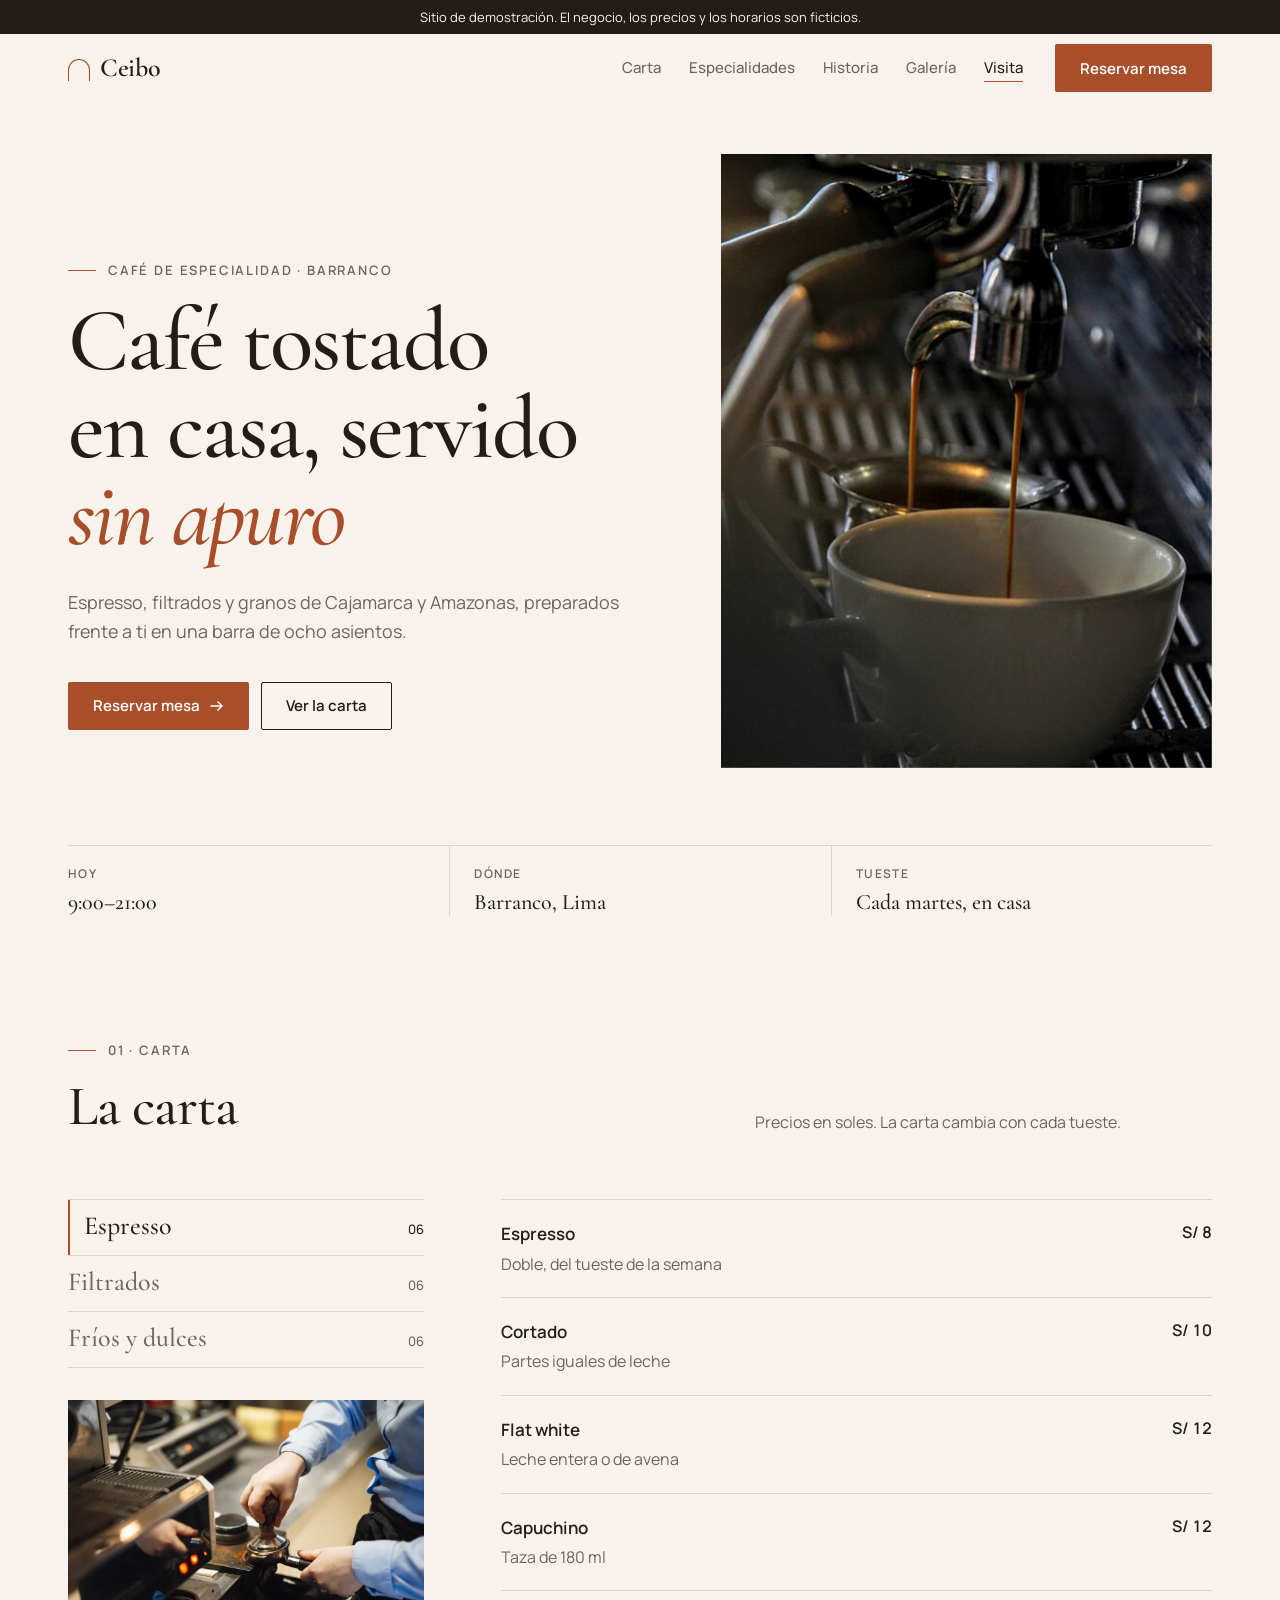
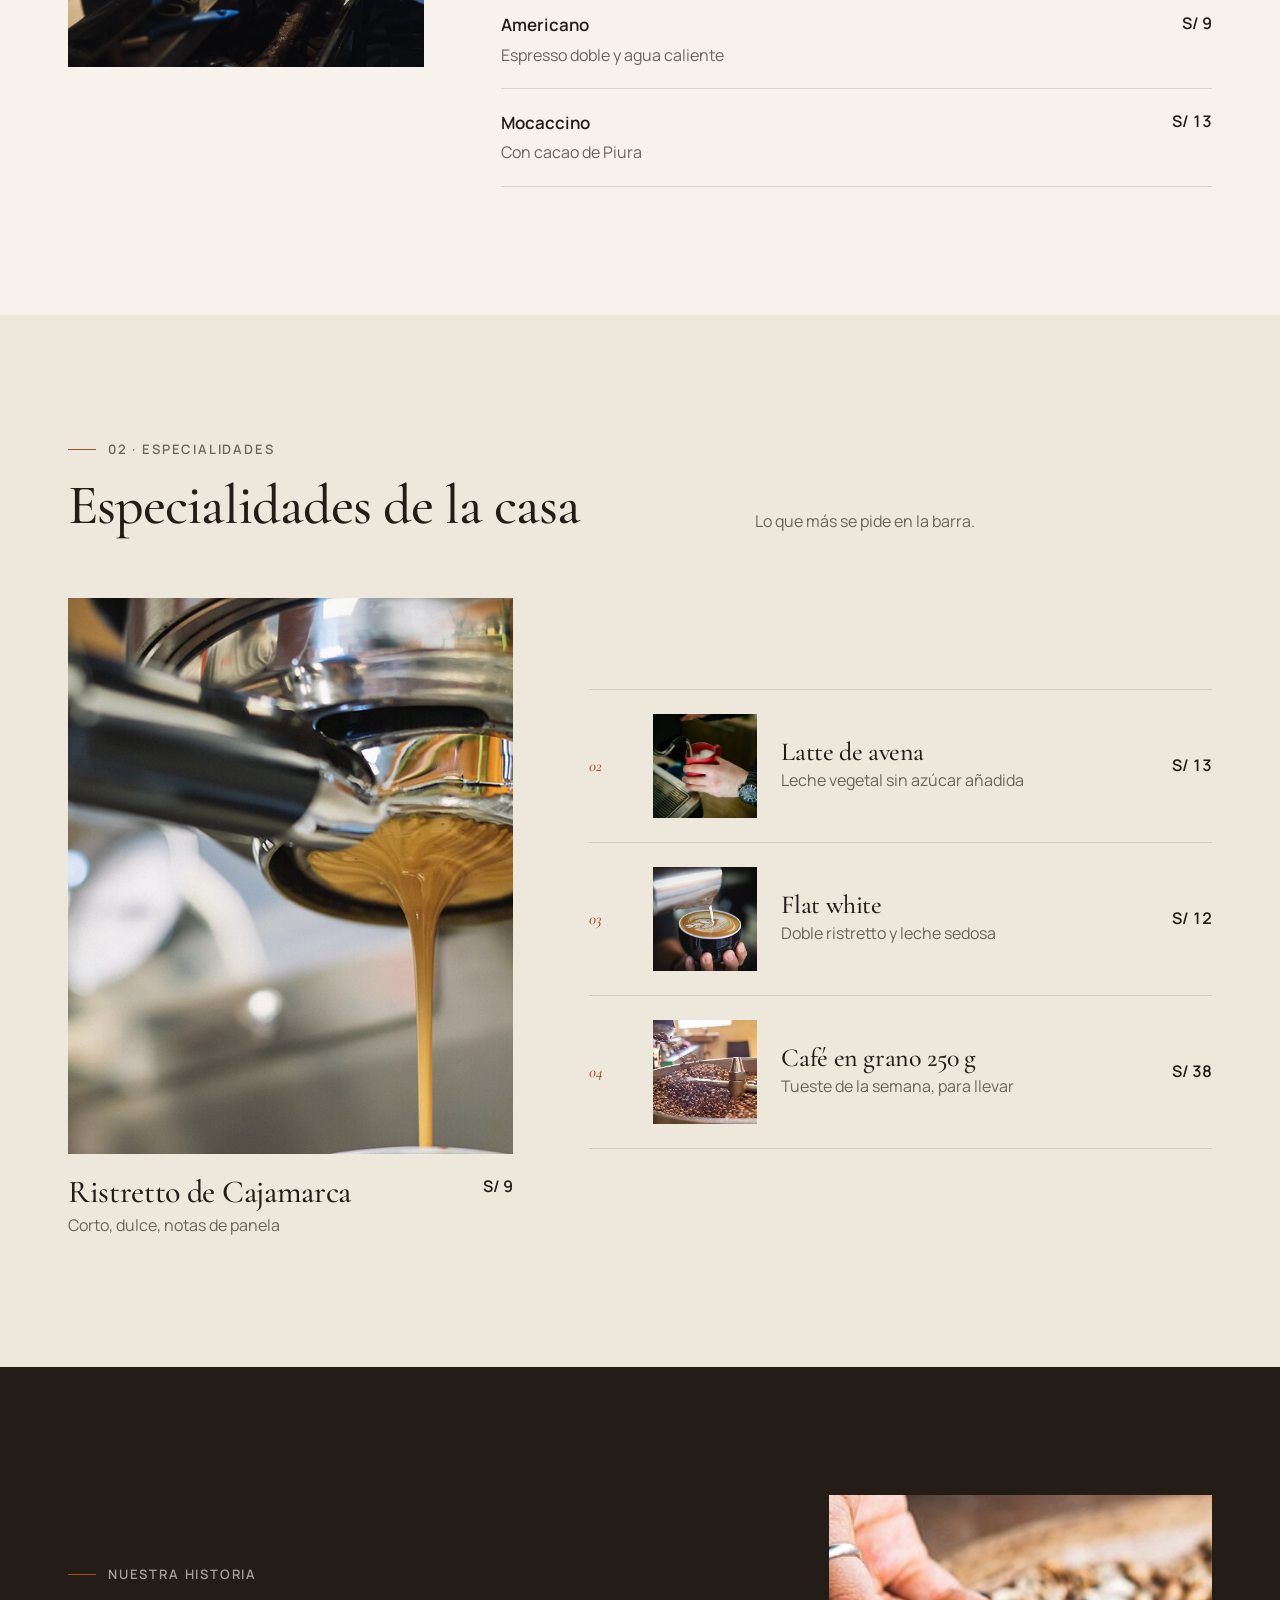
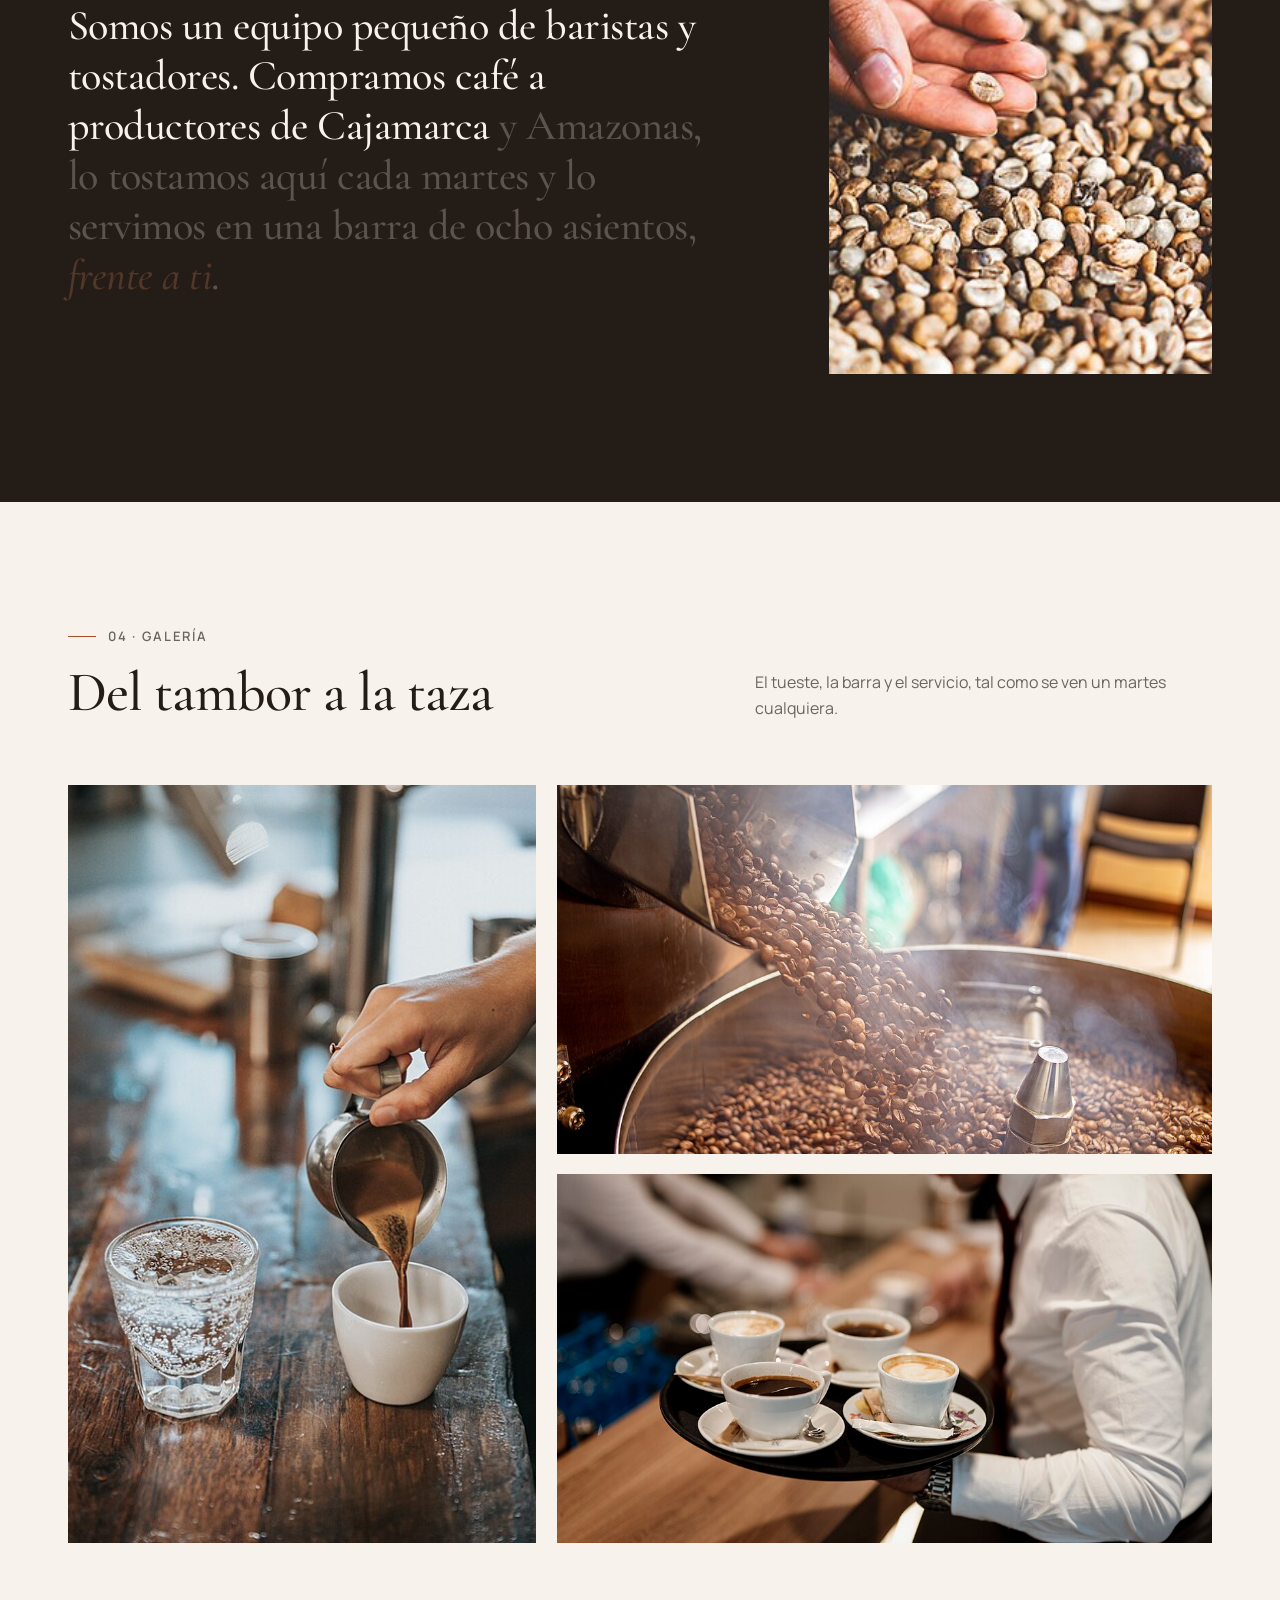
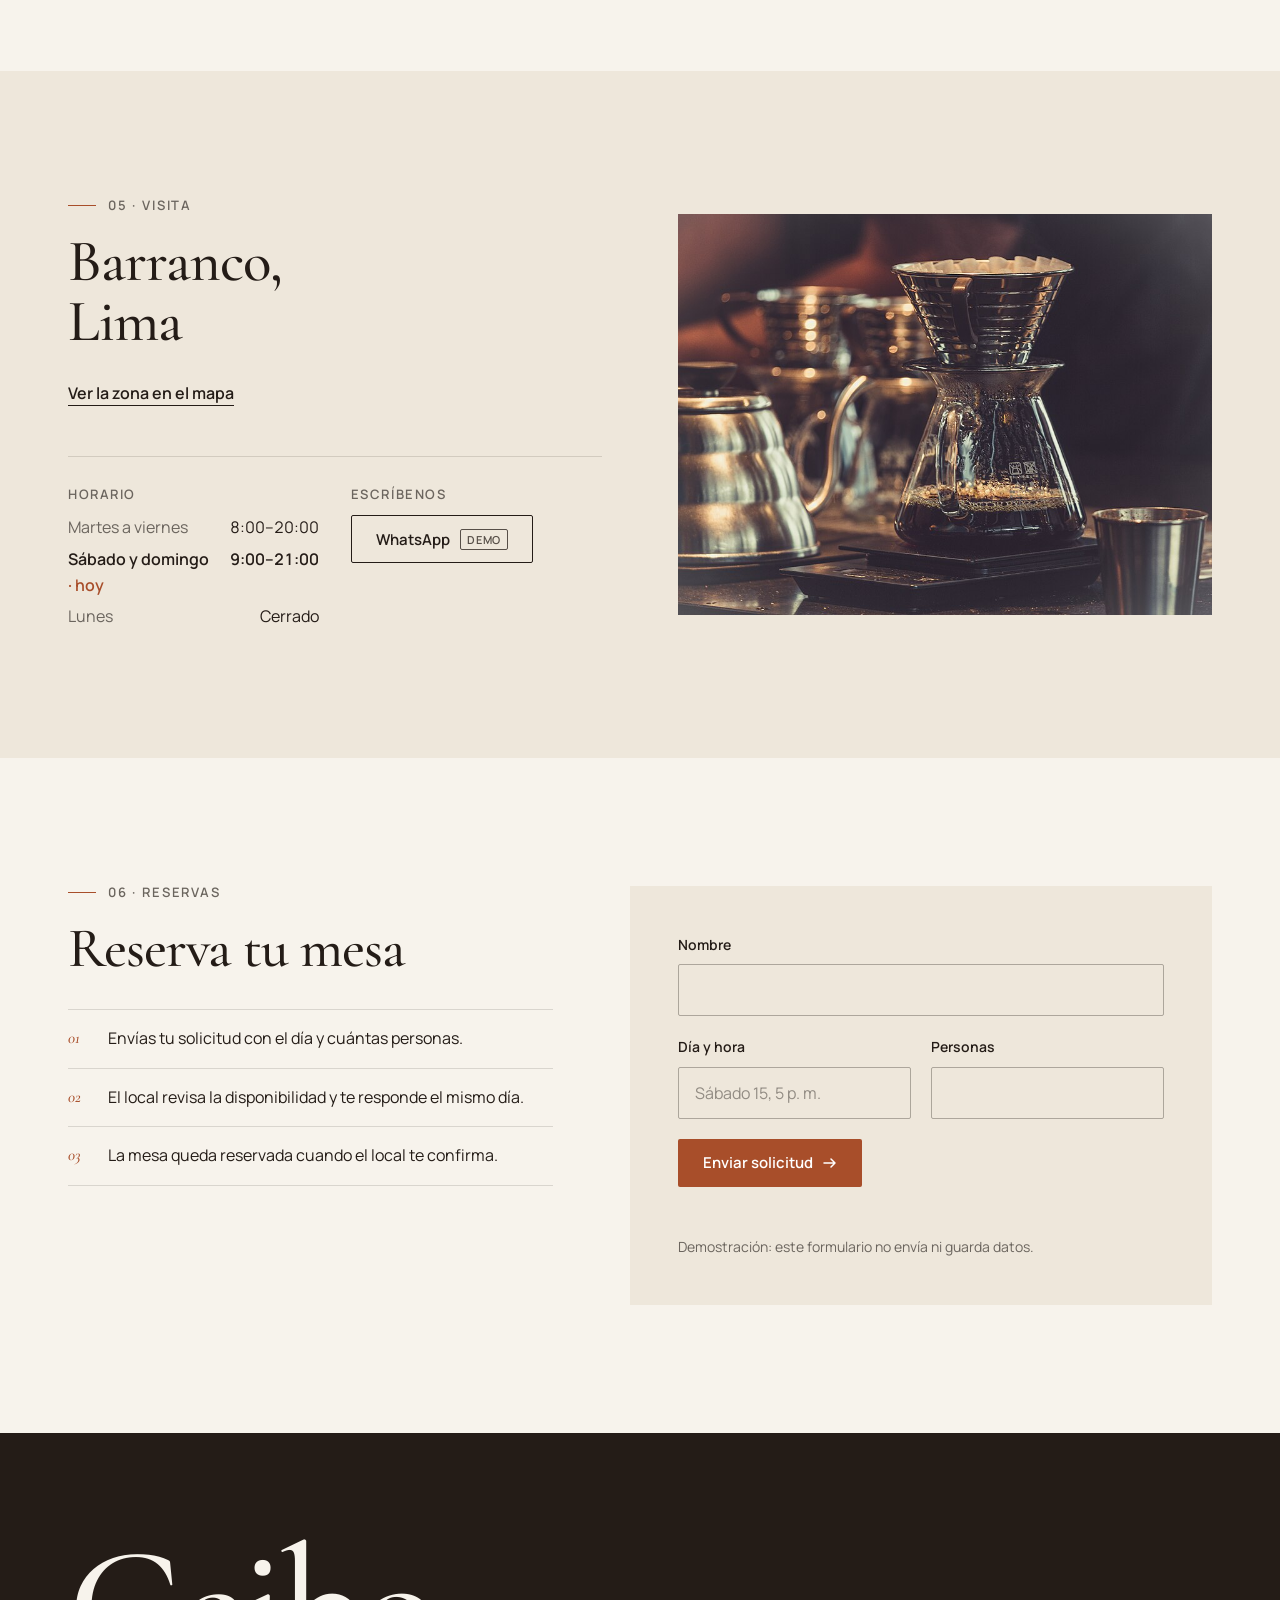
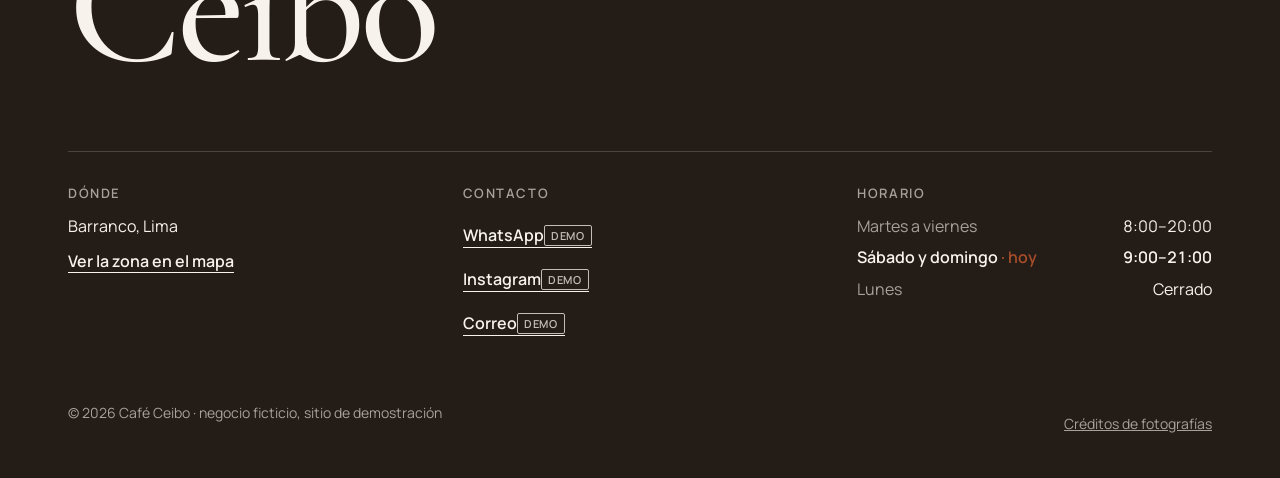
==== commit f4dcd7ac: "Rediseño editorial de Café Ceibo Co-Authored-By: Claude Fable 5.2 <noreply@anthropic.com>" ====
--- a/index.html
+++ b/index.html
@@ -1,5 +1,5 @@
 <!doctype html>
-<html lang="es" data-type="place" data-radius="soft" data-buttons="block" data-motion>
+<html lang="es" class="no-js">
 <head>
 <meta charset="utf-8">
 <meta name="viewport" content="width=device-width, initial-scale=1, viewport-fit=cover">
@@ -11,220 +11,215 @@
 <meta property="og:image" content="assets/img/photo-m61716670-960.jpg">
 <meta name="twitter:card" content="summary_large_image">
 <link rel="icon" href="favicon.svg" type="image/svg+xml">
-<meta name="theme-color" content="#f8f5ef">
-<!-- canonical: añadir seo.dominio en cliente.json -->
+<meta name="theme-color" content="#F7F3EC">
 <meta name="robots" content="noindex">
-<meta name="site-kind" content="other"><meta name="page-type" content="place"><meta name="page-kind" content="place">
+<script>document.documentElement.className='js'</script>
 <link rel="preconnect" href="https://fonts.googleapis.com">
 <link rel="preconnect" href="https://fonts.gstatic.com" crossorigin>
-<link href="https://fonts.googleapis.com/css2?family=Outfit:wght@400..600&display=swap" rel="stylesheet">
-<link rel="stylesheet" href="assets/system.css">
-<link rel="stylesheet" href="assets/ui/cards.css">
-<link rel="stylesheet" href="assets/motion/motion.css">
-<link rel="stylesheet" href="assets/layout/layout.css">
-<style>
-:root {
-  --p-bg: #f8f5ef; --p-surface: #ede7dc; --p-ink: #1f1b18; --p-muted: #645c54;
-  --p-accent: #b8381f; --p-accent-ink: #ffffff; --p-action: #b8381f; --p-action-ink: #ffffff;
-  --p-inv-bg: #1f1b18; --p-inv-surface: #1f1b18; --p-inv-ink: #f8f5ef; --p-inv-muted: #ede7dc;
-  --p-inv-accent: #f8f5ef; --p-inv-accent-ink: #1f1b18; --p-inv-action: #f8f5ef; --p-inv-action-ink: #1f1b18;
-  --font-display: "Outfit", system-ui, sans-serif;
-  --font-text: "Outfit", system-ui, sans-serif;
-  --display-weight: 400; --display-tracking: -0.03em;
-}
-</style>
+<link href="https://fonts.googleapis.com/css2?family=Cormorant+Garamond:ital,wght@0,500;0,600;1,500&family=Manrope:wght@400;500;600&display=swap" rel="stylesheet">
+<style>:root{--bg:#F7F3EC;--surface:#EEE7DB;--ink:#241C17;--muted:#6B655E;--accent:#A84E2A;--accent-soft:#D9825A;--on-accent:#FFFFFF;--f-display:"Cormorant Garamond",Georgia,serif;--f-text:"Manrope",system-ui,sans-serif}</style>
 <link rel="stylesheet" href="estilos.css">
-<script>document.documentElement.classList.add('m-enter');setTimeout(()=>document.documentElement.classList.add('m-enter-done'),700)</script>
-<script>document.documentElement.classList.add('mo-js');setTimeout(()=>document.documentElement.classList.add('mo-safe'),2500)</script>
-<link rel="modulepreload" href="assets/moments/moments.js">
-<link rel="modulepreload" href="assets/moments/lib.js">
-<link rel="modulepreload" href="assets/moments/word-highlight/moment.js">
-<script type="application/json" id="sitio-config">{"whatsapp":"","mensaje":"Hola, quiero reservar una mesa."}</script>
+<script type="application/json" id="sitio-config">{"demo":true,"tz":"America/Lima","horario":[{"codigo":"tue-fri","horas":"8:00–20:00"},{"codigo":"sat,sun","horas":"9:00–21:00"},{"codigo":"mon","horas":"Cerrado"}],"whatsapp":"","mensaje":"Hola, quiero reservar una mesa.","endpoint":""}</script>
 </head>
 <body>
-<header class="nav nav--split">
+<a class="skip" href="#contenido">Saltar al contenido</a>
+<p class="demo-bar">Sitio de demostración. El negocio, los precios y los horarios son ficticios.</p>
+<header class="nav">
   <div class="wrap nav__bar">
-    <a class="skip-link" href="#top">Saltar al contenido</a>
-    <a class="nav__logo" href="#top"><span class="mark" data-mark="arc" aria-hidden="true"></span>Ceibo</a>
-    <nav class="nav__links" aria-label="Principal">
-      <div class="nav__item"><a class="nav__link" href="#carta">Carta</a></div>
-      <div class="nav__item"><a class="nav__link" href="#especialidades">Especialidades</a></div>
-      <div class="nav__item"><a class="nav__link" href="#historia">Historia</a></div>
-      <div class="nav__item"><a class="nav__link" href="#galeria">Galería</a></div>
-      <div class="nav__item"><a class="nav__link" href="#visit">Visita</a></div>
+    <a class="nav__logo" href="#contenido"><span class="nav__mark" aria-hidden="true"></span>Ceibo</a>
+    <nav class="nav__links" id="menu" aria-label="Principal">
+      <a class="nav__link" href="#carta">Carta</a>
+      <a class="nav__link" href="#especialidades">Especialidades</a>
+      <a class="nav__link" href="#historia">Historia</a>
+      <a class="nav__link" href="#galeria">Galería</a>
+      <a class="nav__link" href="#visita">Visita</a>
+      <a class="btn btn--primary nav__sheet-cta" href="#reservas">Reservar mesa</a>
+      <p class="nav__sheet-foot">Barranco, Lima</p>
     </nav>
-    <div class="nav__actions"><a class="btn btn--primary" href="#reservas">Reservar mesa</a></div>
-    <button class="nav__toggle" type="button" aria-expanded="false" aria-label="Menú">
-      <svg width="18" height="18" viewBox="0 0 18 18" aria-hidden="true"><path d="M2 5h14M2 13h14" stroke="currentColor" stroke-width="1.6" stroke-linecap="round"/></svg>
-    </button>
+    <a class="btn btn--primary nav__cta" href="#reservas">Reservar mesa</a>
+    <button class="nav__toggle" type="button" aria-expanded="false" aria-controls="menu" aria-label="Abrir menú"><span></span><span></span></button>
   </div>
 </header>
 
-<main id="top">
-  <section class="hero hero--place" data-enter aria-labelledby="hero-h">
-    <img src="assets/img/photo-m61716670.jpg" srcset="assets/img/photo-m61716670-500.jpg 500w, assets/img/photo-m61716670-960.jpg 960w, assets/img/photo-m61716670-1280.jpg 1280w, assets/img/photo-m61716670.jpg 1920w" sizes="(max-width: 639px) 188vw, 100vw" width="1920" height="1280" alt="Dos chorros de espresso cayendo en una taza blanca en la barra" fetchpriority="high" decoding="async" class="hero__bg" data-phone-fill style="--ly-pos: 45% 60%">
-    <div class="wrap"><div class="hero-text">
-      <div class="hero__text">
-        <h1 id="hero-h">Café de especialidad en Barranco</h1>
-        <p class="hero__lead">Espresso, filtrados y tostado propio, de martes a domingo desde las 8:00.</p>
-        <div class="btn-row"><a class="btn btn--primary" href="#reservas">Reservar mesa<svg class="m-arrow" viewBox="0 0 12 12" aria-hidden="true"><path class="m-arrow__stem" d="M1 6h8"/><path class="m-arrow__head" d="M4.5 2.5 8 6l-3.5 3.5"/></svg></a></div>
-      </div>
-    </div></div>
-  </section>
-
-  <section class="section" id="visit" data-place="visit" aria-labelledby="visit-h" style="--h: 1">
-    <div class="wrap">
-      <div class="section-head"><h2 id="visit-h">Visita en Barranco</h2></div>
-      <p class="type-moment"><a href="https://www.openstreetmap.org/search?query=Barranco%2C%20Lima" target="_blank" rel="noopener">Barranco, Lima</a></p>
-      <div class="grid grid--top" style="margin-top: var(--s-6, 32px)">
-        <div class="visit visit--card span-6">
-          <div class="visit__cols">
-            <div class="visit__col stack-4">
-              <address class="visit__address">Barranco<br>Lima</address>
-              <a class="link" href="https://www.openstreetmap.org/search?query=Barranco%2C%20Lima" target="_blank" rel="noopener">Ver la zona</a>
-              <button class="btn btn--secondary" type="button" data-demo="whatsapp">Escribir por WhatsApp (demo)</button>
-            </div>
-            <div class="visit__col"><dl class="hours" data-tz="America/Lima" data-assumed><dt data-days="tue-fri">Martes a viernes</dt><dd>8:00–20:00</dd><dt data-days="sat,sun">Sábado y domingo</dt><dd>9:00–21:00</dd><dt data-days="mon">Lunes</dt><dd>Cerrado</dd></dl></div>
-          </div>
-        </div>
-        <figure class="pl-photo pl-photo--end span-6 start-7" style="--pl-r: 1.333"><img src="assets/img/photo-m61713103.jpg" srcset="assets/img/photo-m61713103-500.jpg 500w, assets/img/photo-m61713103-960.jpg 960w, assets/img/photo-m61713103.jpg 1280w" sizes="(max-width: 1023px) 100vw, 50vw" width="1280" height="853" alt="Café filtrado goteando en una jarra de vidrio sobre la balanza de la barra" loading="lazy" decoding="async" style="object-position: 58% 45%"></figure>
-      </div>
-    </div>
-  </section>
-
-  <section class="section" id="carta" aria-labelledby="carta-h" style="--hm: 2">
-    <div class="wrap">
-      <div class="section-head"><h2 id="carta-h">Carta de espresso y filtrados</h2><p>Precios en soles. <a class="link" href="#reservas">Reservar mesa</a></p></div>
-      <div class="grid grid--top">
-        <div class="span-3">
-          <p class="t-label">Espresso</p>
-          <ul class="rows">
-            <li><span class="rows__name">Espresso<small>Doble, del tueste de la semana</small></span><span class="rows__value" data-assumed>S/ 8</span></li>
-            <li><span class="rows__name">Cortado<small>Partes iguales de leche</small></span><span class="rows__value" data-assumed>S/ 10</span></li>
-            <li><span class="rows__name">Flat white<small>Leche entera o de avena</small></span><span class="rows__value" data-assumed>S/ 12</span></li>
-            <li><span class="rows__name">Capuchino<small>Taza de 180 ml</small></span><span class="rows__value" data-assumed>S/ 12</span></li>
-            <li><span class="rows__name">Americano<small>Espresso doble y agua caliente</small></span><span class="rows__value" data-assumed>S/ 9</span></li>
-            <li><span class="rows__name">Mocaccino<small>Con cacao de Piura</small></span><span class="rows__value" data-assumed>S/ 13</span></li>
-          </ul>
-        </div>
-        <div class="span-3">
-          <p class="t-label">Filtrados</p>
-          <ul class="rows">
-            <li><span class="rows__name">V60<small>Origen Cajamarca</small></span><span class="rows__value" data-assumed>S/ 14</span></li>
-            <li><span class="rows__name">Chemex<small>Para dos personas</small></span><span class="rows__value" data-assumed>S/ 24</span></li>
-            <li><span class="rows__name">Prensa francesa<small>Cuerpo pleno, 4 minutos</small></span><span class="rows__value" data-assumed>S/ 13</span></li>
-            <li><span class="rows__name">Cold brew<small>Reposado 18 horas</small></span><span class="rows__value" data-assumed>S/ 13</span></li>
-            <li><span class="rows__name">AeroPress<small>Taza limpia y brillante</small></span><span class="rows__value" data-assumed>S/ 14</span></li>
-            <li><span class="rows__name">Sifón<small>Para mesa, 2 tazas</small></span><span class="rows__value" data-assumed>S/ 26</span></li>
-          </ul>
-        </div>
-        <div class="offer-pair span-6 start-7">
-          <a href="#galeria" aria-label="Ver la galería: Manos del barista compactando el café molido en el portafiltro"><img src="assets/img/photo-m187311853-1200.webp" srcset="assets/img/photo-m187311853-1200.webp 1200w" sizes="(max-width: 639px) 150vw, (max-width: 1023px) 90vw, 560px" width="1200" height="800" alt="Manos del barista compactando el café molido en el portafiltro" loading="lazy" decoding="async" style="object-position: 58% 50%"></a>
-          <a href="#galeria" aria-label="Ver la galería: Una taza pequeña recibiendo un ristretto bajo un portafiltro sin fondo"><img src="assets/img/photo-m28989985-1200.webp" srcset="assets/img/photo-m28989985-1200.webp 1200w" sizes="(max-width: 639px) 150vw, (max-width: 1023px) 90vw, 560px" width="1200" height="857" alt="Una taza pequeña recibiendo un ristretto bajo un portafiltro sin fondo" loading="lazy" decoding="async" style="object-position: 62% 62%"></a>
-        </div>
-      </div>
-    </div>
-  </section>
-
-  <section class="section" id="especialidades" aria-labelledby="esp-h">
-    <div class="wrap">
-      <div class="section-head"><h2 id="esp-h">Especialidades de la casa</h2><p>Lo que más se pide en la barra. <a class="link" href="#carta">Ver la carta</a></p></div>
-      <div class="grid goods">
-        <a class="good span-3" href="#reservas" aria-label="Ristretto de Cajamarca, S/ 9. Reservar mesa">
-          <span class="good__img"><img src="assets/img/photo-m61713028-960.jpg" srcset="assets/img/photo-m61713028-500.jpg 500w, assets/img/photo-m61713028-960.jpg 960w, assets/img/photo-m61713028.jpg 1280w" sizes="(max-width: 639px) 240px, (max-width: 1023px) 90vw, 560px" width="1280" height="853" alt="Ristretto saliendo de un portafiltro sin fondo" loading="lazy" decoding="async" style="object-position: 50% 50%"></span>
-          <span class="good__body"><span class="good__name">Ristretto de Cajamarca</span><span class="good__desc">Corto, dulce, notas de panela</span><span class="good__price" data-assumed>S/ 9</span></span>
-        </a>
-        <a class="good span-3" href="#reservas" aria-label="Latte de avena, S/ 13. Reservar mesa">
-          <span class="good__img"><img src="assets/img/photo-m201752739-960.jpg" srcset="assets/img/photo-m201752739-500.jpg 500w, assets/img/photo-m201752739-960.jpg 960w" sizes="(max-width: 639px) 240px, (max-width: 1023px) 90vw, 560px" width="960" height="1440" alt="Leche texturizada en una jarra roja junto a la máquina" loading="lazy" decoding="async" style="object-position: 40% 55%"></span>
-          <span class="good__body"><span class="good__name">Latte de avena</span><span class="good__desc">Leche vegetal sin azúcar añadida</span><span class="good__price" data-assumed>S/ 13</span></span>
-        </a>
-        <a class="good span-3" href="#reservas" aria-label="Flat white, S/ 12. Reservar mesa">
-          <span class="good__img"><img src="assets/img/photo-c141-960.jpg" srcset="assets/img/photo-c141-500.jpg 500w, assets/img/photo-c141-960.jpg 960w, assets/img/photo-c141.jpg 1280w" sizes="(max-width: 639px) 240px, (max-width: 1023px) 90vw, 560px" width="1280" height="853" alt="Leche vertida en una taza oscura sostenida con dos manos" loading="lazy" decoding="async" style="object-position: 50% 50%"></span>
-          <span class="good__body"><span class="good__name">Flat white</span><span class="good__desc">Doble ristretto y leche sedosa</span><span class="good__price" data-assumed>S/ 12</span></span>
-        </a>
-        <a class="good span-3" href="#reservas" aria-label="Café en grano 250 g, S/ 38. Reservar mesa">
-          <span class="good__img"><img src="assets/img/photo-m147143943-960.jpg" srcset="assets/img/photo-m147143943-500.jpg 500w, assets/img/photo-m147143943-960.jpg 960w, assets/img/photo-m147143943.jpg 1280w" sizes="(max-width: 639px) 240px, (max-width: 1023px) 90vw, 560px" width="1280" height="853" alt="Granos recién tostados cayendo a la bandeja de enfriado" loading="lazy" decoding="async" style="object-position: 50% 50%"></span>
-          <span class="good__body"><span class="good__name">Café en grano 250&nbsp;g</span><span class="good__desc">Tueste de la semana, para llevar</span><span class="good__price" data-assumed>S/ 38</span></span>
-        </a>
-      </div>
-    </div>
-  </section>
-
-  <section class="section statement" id="historia" data-moment="word-highlight" aria-label="Historia de Ceibo">
-    <div class="wrap">
-      <p class="t-label">Historia de Ceibo</p>
-      <p class="mo-wh__text">Somos un equipo pequeño de baristas y tostadores. Compramos café a productores de Cajamarca y Amazonas, lo tostamos aquí cada martes y lo servimos en una barra de ocho asientos, <strong>frente a ti</strong>.</p>
-    </div>
-  </section>
-
-  <section class="section" id="galeria" aria-labelledby="galeria-h" style="--hm: 2">
-    <div class="wrap">
-      <div class="section-head"><h2 id="galeria-h">Galería del tostado y la barra</h2><p>Del tambor de tueste a la taza. <a class="link" href="#reservas">Reservar mesa</a></p></div>
-      <div class="grid trio">
-        <a class="t5 span-5" href="#reservas" aria-label="Reservar mesa: Espresso servido desde una jarrita en una taza blanca sobre la barra de madera"><img src="assets/img/photo-m61714648-500.jpg" srcset="assets/img/photo-m61714648-500.jpg 500w" sizes="(max-width: 639px) 100vw, (max-width: 1023px) 50vw, 486px" width="500" height="746" alt="Espresso servido desde una jarrita en una taza blanca sobre la barra de madera" loading="lazy" decoding="async" style="object-position: 60% 70%"></a>
-        <a class="t4 span-4" href="#reservas" aria-label="Reservar mesa: Granos recién tostados cayendo del tambor a la bandeja de enfriado"><img src="assets/img/photo-m147143963.jpg" srcset="assets/img/photo-m147143963-500.jpg 500w, assets/img/photo-m147143963-960.jpg 960w, assets/img/photo-m147143963.jpg 1280w" sizes="(max-width: 639px) 250vw, (max-width: 1023px) 50vw, 545px" width="1280" height="901" alt="Granos recién tostados cayendo del tambor a la bandeja de enfriado" loading="lazy" decoding="async" style="object-position: 40% 50%"></a>
-        <a class="t3 span-3" href="#reservas" aria-label="Reservar mesa: Una bandeja con cuatro cafés llevada a lo largo de la barra"><img src="assets/img/photo-m189498721.jpg" srcset="assets/img/photo-m189498721-500.jpg 500w, assets/img/photo-m189498721-960.jpg 960w, assets/img/photo-m189498721.jpg 1280w" sizes="(max-width: 639px) 250vw, (max-width: 1023px) 30vw, 282px" width="1280" height="853" alt="Una bandeja con cuatro cafés llevada a lo largo de la barra" loading="lazy" decoding="async" style="object-position: 45% 60%"></a>
-      </div>
+<main id="contenido">
+  <section class="hero" aria-labelledby="hero-h">
+    <div class="wrap">
+      <div class="hero__grid">
+        <div class="hero__copy">
+          <p class="kicker rv">Café de especialidad · Barranco</p>
+          <h1 id="hero-h" class="rv" style="--d:.06s">Café tostado en casa, servido <em>sin apuro</em></h1>
+          <p class="lead rv" style="--d:.12s">Espresso, filtrados y granos de Cajamarca y Amazonas, preparados frente a ti en una barra de ocho asientos.</p>
+          <div class="btn-row rv" style="--d:.18s">
+            <a class="btn btn--primary" href="#reservas">Reservar mesa<svg viewBox="0 0 14 14" aria-hidden="true"><path d="M1 7h11M8 3l4 4-4 4" fill="none" stroke="currentColor" stroke-width="1.5" stroke-linecap="round" stroke-linejoin="round"/></svg></a>
+            <a class="btn btn--secondary" href="#carta">Ver la carta</a>
+          </div>
+        </div>
+        <div class="hero__media"><img src="assets/img/photo-m61716670.jpg" srcset="assets/img/photo-m61716670-500.jpg 500w, assets/img/photo-m61716670-960.jpg 960w, assets/img/photo-m61716670-1280.jpg 1280w, assets/img/photo-m61716670.jpg 1920w" sizes="(max-width: 899px) 130vw, 46vw" width="1920" height="1280" alt="Dos chorros de espresso cayendo en una taza blanca en la barra" fetchpriority="high" decoding="async" style="object-position: 45% 60%"></div>
+      </div>
+      <dl class="facts rv">
+        <div><dt>Hoy</dt><dd data-hoy>8:00–20:00</dd></div>
+        <div><dt>Dónde</dt><dd>Barranco, Lima</dd></div>
+        <div><dt>Tueste</dt><dd>Cada martes, en casa</dd></div>
+      </dl>
+    </div>
+  </section>
+
+  <section class="section" id="carta" aria-labelledby="carta-h">
+    <div class="wrap">
+      <div class="head rv"><div><p class="kicker">01 · Carta</p><h2 id="carta-h">La carta</h2></div><p>Precios en soles. La carta cambia con cada tueste.</p></div>
+      <div class="menu">
+        <div class="menu__side rv">
+          <div class="tabs" role="tablist" aria-label="Categorías de la carta">
+            <button class="tab" role="tab" type="button" id="tab-0" aria-controls="panel-0" aria-selected="true">Espresso<small>06</small></button>
+            <button class="tab" role="tab" type="button" id="tab-1" aria-controls="panel-1" aria-selected="false">Filtrados<small>06</small></button>
+            <button class="tab" role="tab" type="button" id="tab-2" aria-controls="panel-2" aria-selected="false">Fríos y dulces<small>06</small></button>
+          </div>
+          <figure class="menu__photo"><img src="assets/img/photo-m187311853-1200.webp" srcset="assets/img/photo-m187311853-1200.webp 1200w" sizes="(max-width: 899px) 1px, 60vw" width="1200" height="800" alt="Manos del barista compactando el café molido en el portafiltro" loading="lazy" decoding="async" style="object-position: 58% 50%"></figure>
+        </div>
+        <div class="rv" style="--d:.08s">
+          <div class="panel" role="tabpanel" id="panel-0" aria-labelledby="tab-0" tabindex="0">
+            <p class="panel__title serif">Espresso</p>
+            <ul>
+              <li class="dish"><span class="dish__name">Espresso</span><span class="dish__price">S/&nbsp;8</span><span class="dish__desc">Doble, del tueste de la semana</span></li>
+              <li class="dish"><span class="dish__name">Cortado</span><span class="dish__price">S/&nbsp;10</span><span class="dish__desc">Partes iguales de leche</span></li>
+              <li class="dish"><span class="dish__name">Flat white</span><span class="dish__price">S/&nbsp;12</span><span class="dish__desc">Leche entera o de avena</span></li>
+              <li class="dish"><span class="dish__name">Capuchino</span><span class="dish__price">S/&nbsp;12</span><span class="dish__desc">Taza de 180 ml</span></li>
+              <li class="dish"><span class="dish__name">Americano</span><span class="dish__price">S/&nbsp;9</span><span class="dish__desc">Espresso doble y agua caliente</span></li>
+              <li class="dish"><span class="dish__name">Mocaccino</span><span class="dish__price">S/&nbsp;13</span><span class="dish__desc">Con cacao de Piura</span></li>
+            </ul>
+          </div>
+          <div class="panel" role="tabpanel" id="panel-1" aria-labelledby="tab-1" tabindex="0">
+            <p class="panel__title serif">Filtrados</p>
+            <ul>
+              <li class="dish"><span class="dish__name">V60</span><span class="dish__price">S/&nbsp;14</span><span class="dish__desc">Origen Cajamarca</span></li>
+              <li class="dish"><span class="dish__name">Chemex</span><span class="dish__price">S/&nbsp;24</span><span class="dish__desc">Para dos personas</span></li>
+              <li class="dish"><span class="dish__name">Prensa francesa</span><span class="dish__price">S/&nbsp;13</span><span class="dish__desc">Cuerpo pleno, 4 minutos</span></li>
+              <li class="dish"><span class="dish__name">Cold brew</span><span class="dish__price">S/&nbsp;13</span><span class="dish__desc">Reposado 18 horas</span></li>
+              <li class="dish"><span class="dish__name">AeroPress</span><span class="dish__price">S/&nbsp;14</span><span class="dish__desc">Taza limpia y brillante</span></li>
+              <li class="dish"><span class="dish__name">Sifón</span><span class="dish__price">S/&nbsp;26</span><span class="dish__desc">Para mesa, 2 tazas</span></li>
+            </ul>
+          </div>
+          <div class="panel" role="tabpanel" id="panel-2" aria-labelledby="tab-2" tabindex="0">
+            <p class="panel__title serif">Fríos y dulces</p>
+            <ul>
+              <li class="dish"><span class="dish__name">Espresso tonic</span><span class="dish__price">S/&nbsp;14</span><span class="dish__desc">Tónica, hielo y piel de naranja</span></li>
+              <li class="dish"><span class="dish__name">Affogato</span><span class="dish__price">S/&nbsp;15</span><span class="dish__desc">Helado de vainilla y espresso</span></li>
+              <li class="dish"><span class="dish__name">Latte frío</span><span class="dish__price">S/&nbsp;13</span><span class="dish__desc">Leche entera o de avena</span></li>
+              <li class="dish"><span class="dish__name">Chocolate caliente</span><span class="dish__price">S/&nbsp;12</span><span class="dish__desc">Cacao de Piura al 70 %</span></li>
+              <li class="dish"><span class="dish__name">Alfajor de la casa</span><span class="dish__price">S/&nbsp;6</span><span class="dish__desc">Manjar blanco y maicena</span></li>
+              <li class="dish"><span class="dish__name">Budín de naranja</span><span class="dish__price">S/&nbsp;9</span><span class="dish__desc">Porción, horneado a diario</span></li>
+            </ul>
+          </div>
+        </div>
+      </div>
+    </div>
+  </section>
+
+  <section class="section section--surface" id="especialidades" aria-labelledby="especialidades-h">
+    <div class="wrap">
+      <div class="head rv"><div><p class="kicker">02 · Especialidades</p><h2 id="especialidades-h">Especialidades de la casa</h2></div><p>Lo que más se pide en la barra.</p></div>
+      <div class="picks">
+        <article class="pick-lead rv">
+          <div class="pick-lead__img"><img src="assets/img/photo-m61713028-960.jpg" srcset="assets/img/photo-m61713028-500.jpg 500w, assets/img/photo-m61713028-960.jpg 960w, assets/img/photo-m61713028.jpg 1280w" sizes="(max-width: 899px) 135vw, 62vw" width="1280" height="853" alt="Ristretto saliendo de un portafiltro sin fondo" loading="lazy" decoding="async" style="object-position: 50% 50%"></div>
+          <div class="pick-lead__body"><h3 class="pick-lead__name" style="text-transform:none;letter-spacing:-.01em;color:inherit">Ristretto de Cajamarca</h3><span class="price">S/&nbsp;9</span><p class="muted">Corto, dulce, notas de panela</p></div>
+        </article>
+        <ul class="rv" style="--d:.08s">
+          <li class="pick"><span class="pick__n">02</span><span class="pick__img"><img src="assets/img/photo-m201752739-960.jpg" srcset="assets/img/photo-m201752739-500.jpg 500w, assets/img/photo-m201752739-960.jpg 960w" sizes="320px" width="960" height="1440" alt="Leche texturizada en una jarra roja junto a la máquina" loading="lazy" decoding="async" style="object-position: 40% 55%"></span><span><span class="pick__name serif">Latte de avena</span><br><span class="muted">Leche vegetal sin azúcar añadida</span></span><span class="price">S/&nbsp;13</span></li>
+          <li class="pick"><span class="pick__n">03</span><span class="pick__img"><img src="assets/img/photo-c141-960.jpg" srcset="assets/img/photo-c141-500.jpg 500w, assets/img/photo-c141-960.jpg 960w, assets/img/photo-c141.jpg 1280w" sizes="320px" width="1280" height="853" alt="Leche vertida en una taza oscura sostenida con dos manos" loading="lazy" decoding="async" style="object-position: 50% 50%"></span><span><span class="pick__name serif">Flat white</span><br><span class="muted">Doble ristretto y leche sedosa</span></span><span class="price">S/&nbsp;12</span></li>
+          <li class="pick"><span class="pick__n">04</span><span class="pick__img"><img src="assets/img/photo-m147143943-960.jpg" srcset="assets/img/photo-m147143943-500.jpg 500w, assets/img/photo-m147143943-960.jpg 960w, assets/img/photo-m147143943.jpg 1280w" sizes="320px" width="1280" height="853" alt="Granos recién tostados cayendo a la bandeja de enfriado" loading="lazy" decoding="async" style="object-position: 50% 50%"></span><span><span class="pick__name serif">Café en grano 250 g</span><br><span class="muted">Tueste de la semana, para llevar</span></span><span class="price">S/&nbsp;38</span></li>
+        </ul>
+      </div>
+    </div>
+  </section>
+
+  <section class="section section--dark statement" id="historia" aria-labelledby="historia-h">
+    <div class="wrap story">
+      <div>
+        <h2 id="historia-h" class="kicker" style="font:600 .8125rem/1 var(--f-text);letter-spacing:.14em">Nuestra historia</h2>
+        <p class="story__text">Somos un equipo pequeño de baristas y tostadores. Compramos café a productores de Cajamarca y Amazonas, lo tostamos aquí cada martes y lo servimos en una barra de ocho asientos, <strong>frente a ti</strong>.</p>
+      </div>
+      <figure class="story__img rv"><img src="assets/img/photo-m62054123-960.jpg" srcset="assets/img/photo-m62054123-500.jpg 500w, assets/img/photo-m62054123-960.jpg 960w" sizes="(max-width: 899px) 100vw, 36vw" width="960" height="640" alt="Una mano seleccionando granos de café verde en una canasta" loading="lazy" decoding="async" style="object-position: 50% 50%"></figure>
+    </div>
+  </section>
+
+  <section class="section" id="galeria" aria-labelledby="galeria-h">
+    <div class="wrap">
+      <div class="head rv"><div><p class="kicker">04 · Galería</p><h2 id="galeria-h">Del tambor a la taza</h2></div><p>El tueste, la barra y el servicio, tal como se ven un martes cualquiera.</p></div>
+      <div class="mosaic rv">
+        <figure><img src="assets/img/photo-m61714648-500.jpg" srcset="assets/img/photo-m61714648-500.jpg 500w" sizes="(max-width: 599px) 150vw, 62vw" width="500" height="746" alt="Espresso servido desde una jarrita en una taza blanca sobre la barra de madera" loading="lazy" decoding="async" style="object-position: 60% 70%"></figure>
+        <figure><img src="assets/img/photo-m147143963.jpg" srcset="assets/img/photo-m147143963-500.jpg 500w, assets/img/photo-m147143963-960.jpg 960w, assets/img/photo-m147143963.jpg 1280w" sizes="(max-width: 599px) 100vw, 58vw" width="1280" height="901" alt="Granos recién tostados cayendo del tambor a la bandeja de enfriado" loading="lazy" decoding="async" style="object-position: 40% 50%"></figure>
+        <figure><img src="assets/img/photo-m189498721.jpg" srcset="assets/img/photo-m189498721-500.jpg 500w, assets/img/photo-m189498721-960.jpg 960w, assets/img/photo-m189498721.jpg 1280w" sizes="(max-width: 599px) 100vw, 58vw" width="1280" height="853" alt="Una bandeja con cuatro cafés llevada a lo largo de la barra" loading="lazy" decoding="async" style="object-position: 45% 60%"></figure>
+      </div>
+    </div>
+  </section>
+
+  <section class="section section--surface" id="visita" aria-labelledby="visita-h">
+    <div class="wrap visit">
+      <div class="rv">
+        <p class="kicker">05 · Visita</p>
+        <h2 id="visita-h" class="sr">Visita</h2>
+        <address class="visit__place">Barranco,<br>Lima</address>
+        <div class="stack"><a class="link" href="https://www.openstreetmap.org/search?query=Barranco%2C%20Lima" target="_blank" rel="noopener">Ver la zona en el mapa</a></div>
+        <div class="visit__cols">
+          <div><h3>Horario</h3><dl class="hours"><dt data-days="tue-fri">Martes a viernes</dt><dd>8:00–20:00</dd><dt data-days="sat,sun">Sábado y domingo</dt><dd>9:00–21:00</dd><dt data-days="mon">Lunes</dt><dd>Cerrado</dd></dl></div>
+          <div><h3>Escríbenos</h3><div class="stack"><button class="btn btn--secondary" type="button" data-demo="whatsapp">WhatsApp <span class="demo-flag">demo</span></button></div></div>
+        </div>
+      </div>
+      <figure class="visit__img rv" style="--d:.08s"><img src="assets/img/photo-m61713103.jpg" srcset="assets/img/photo-m61713103-500.jpg 500w, assets/img/photo-m61713103-960.jpg 960w, assets/img/photo-m61713103.jpg 1280w" sizes="(max-width: 899px) 100vw, 50vw" width="1280" height="853" alt="Café filtrado goteando en una jarra de vidrio sobre la balanza de la barra" loading="lazy" decoding="async" style="object-position: 58% 45%"></figure>
+    </div>
+  </section>
+
+  <section class="section" id="reservas" aria-labelledby="reservas-h">
+    <div class="wrap booking">
+      <div class="rv">
+        <p class="kicker">06 · Reservas</p>
+        <h2 id="reservas-h">Reserva tu mesa</h2>
+        <ol class="steps">
+          <li>Envías tu solicitud con el día y cuántas personas.</li>
+          <li>El local revisa la disponibilidad y te responde el mismo día.</li>
+          <li>La mesa queda reservada cuando el local te confirma.</li>
+        </ol>
+      </div>
+      <form class="form rv" style="--d:.08s" action="#reservas" method="post" novalidate>
+        <div class="field field--full"><label for="f-name">Nombre</label>
+          <input id="f-name" name="name" type="text" autocomplete="name" required aria-describedby="f-name-err">
+          <p class="field__error" id="f-name-err" hidden>Escribe el nombre de la reserva.</p></div>
+        <div class="field"><label for="f-date">Día y hora</label>
+          <input id="f-date" name="date" type="text" autocomplete="off" required placeholder="Sábado 15, 5 p. m." aria-describedby="f-date-err">
+          <p class="field__error" id="f-date-err" hidden>Escribe el día y la hora en que quieres venir.</p></div>
+        <div class="field"><label for="f-guests">Personas</label>
+          <input id="f-guests" name="guests" type="text" inputmode="numeric" pattern="[0-9]{1,2}" autocomplete="off" required aria-describedby="f-guests-err">
+          <p class="field__error" id="f-guests-err" hidden>Escribe cuántas personas, en número.</p></div>
+        <div class="form__foot">
+          <button class="btn btn--primary" type="submit">Enviar solicitud<svg viewBox="0 0 14 14" aria-hidden="true"><path d="M1 7h11M8 3l4 4-4 4" fill="none" stroke="currentColor" stroke-width="1.5" stroke-linecap="round" stroke-linejoin="round"/></svg></button>
+          <p class="form__status" role="status" data-form-status></p>
+          <p class="small muted">Demostración: este formulario no envía ni guarda datos.</p>
+        </div>
+      </form>
     </div>
   </section>
 </main>
 
-<footer class="footer closing footer--visit" id="contact" aria-label="Reservas y visita" style="--h: 2">
+<footer class="footer">
   <div class="wrap">
-    <div class="closing__cta close--booking" id="reservas" aria-labelledby="reservas-h">
-      <div class="section-head section-head--split"><h2 id="reservas-h">Reservar mesa</h2><p>Respondemos el mismo día.</p></div>
-      <div class="grid grid--top">
-        <div class="span-6">
-          <form class="form" action="#reservas" method="post" data-endpoint="" data-sent="Tu pedido llegó. Te responderemos para confirmar." data-fix="Revisa {n} campo(s) marcados." novalidate>
-            <div class="field"><label for="f-name">Nombre</label>
-              <input id="f-name" name="name" type="text" autocomplete="name" required aria-describedby="f-name-err">
-              <p class="field__error" id="f-name-err" hidden>Escribe el nombre de la reserva.</p></div>
-            <div class="field"><label for="f-date">Día</label>
-              <input id="f-date" name="date" type="text" autocomplete="off" required aria-describedby="f-date-err" placeholder="Sábado 15">
-              <p class="field__error" id="f-date-err" hidden>Escribe el día en que quieres venir.</p></div>
-            <div class="field"><label for="f-guests">Personas</label>
-              <input id="f-guests" name="guests" type="text" inputmode="numeric" pattern="[0-9]{1,2}" autocomplete="off" required aria-describedby="f-guests-err">
-              <p class="field__error" id="f-guests-err" hidden>Escribe cuántas personas, en número.</p></div>
-            <div class="btn-row"><button class="btn btn--primary" type="submit">Pedir mesa</button></div>
-            <p class="form__status" role="status" data-form-status></p>
-            <p class="t-small muted">Demostración: este formulario no envía ni guarda datos.</p>
-          </form>
-        </div>
-        <figure class="pl-photo pl-photo--end span-6 start-7" style="--pl-r: 1.333"><img src="assets/img/photo-m61713362.jpg" srcset="assets/img/photo-m61713362-500.jpg 500w, assets/img/photo-m61713362-960.jpg 960w, assets/img/photo-m61713362.jpg 1280w" sizes="(max-width: 1023px) 100vw, 50vw" width="1280" height="853" alt="Leche vertida sobre un latte en una taza blanca sostenida con una mano" loading="lazy" decoding="async" style="object-position: 50% 55%"></figure>
-      </div>
-    </div>
-    <div class="closing__links">
-      <div class="grid">
-        <div class="span-4 stack-4">
-          <address class="footer__address">Barranco, Lima</address>
-          <p><a class="link" href="https://www.openstreetmap.org/search?query=Barranco%2C%20Lima" target="_blank" rel="noopener">Ver la zona</a></p>
-        </div>
-        <div class="span-4 stack-4" id="contacto">
-          <h3>Contacto</h3>
-          <ul class="contact-list">
-            <li><button class="link" type="button" data-demo="whatsapp">WhatsApp (demo)</button></li>
-            <li><button class="link" type="button" data-demo="instagram">Instagram (demo)</button></li>
-            <li><button class="link" type="button" data-demo="correo">Correo (demo)</button></li>
-          </ul>
-        </div>
-        <div class="span-4 stack-4"><h3>Horario</h3><dl class="hours" data-tz="America/Lima" data-assumed><dt data-days="tue-fri">Martes a viernes</dt><dd>8:00–20:00</dd><dt data-days="sat,sun">Sábado y domingo</dt><dd>9:00–21:00</dd><dt data-days="mon">Lunes</dt><dd>Cerrado</dd></dl></div>
-      </div>
-      <div class="footer__legal">
-        <span>&copy; 2026 Café Ceibo · negocio ficticio, sitio de demostración</span>
-        <a class="credits" href="credits.html">Créditos de fotografías</a>
-      </div>
+    <p class="footer__word" aria-hidden="true">Ceibo</p>
+    <div class="footer__grid">
+      <div><h3>Dónde</h3><address>Barranco, Lima</address><a class="link" href="https://www.openstreetmap.org/search?query=Barranco%2C%20Lima" target="_blank" rel="noopener">Ver la zona en el mapa</a></div>
+      <div id="contacto"><h3>Contacto</h3><ul><li><button class="link" type="button" data-demo="whatsapp">WhatsApp <span class="demo-flag">demo</span></button></li><li><button class="link" type="button" data-demo="instagram">Instagram <span class="demo-flag">demo</span></button></li><li><button class="link" type="button" data-demo="correo">Correo <span class="demo-flag">demo</span></button></li></ul></div>
+      <div><h3>Horario</h3><dl class="hours"><dt data-days="tue-fri">Martes a viernes</dt><dd>8:00–20:00</dd><dt data-days="sat,sun">Sábado y domingo</dt><dd>9:00–21:00</dd><dt data-days="mon">Lunes</dt><dd>Cerrado</dd></dl></div>
+    </div>
+    <div class="footer__legal">
+      <span>&copy; 2026 Café Ceibo · negocio ficticio, sitio de demostración</span>
+      <a href="credits.html">Créditos de fotografías</a>
     </div>
   </div>
 </footer>
 
 <nav class="actionbar" aria-label="Acciones rápidas">
-  <button class="btn btn--secondary" type="button" data-demo="whatsapp">WhatsApp (demo)</button>
+  <button class="btn btn--secondary" type="button" data-demo="whatsapp">WhatsApp <span class="demo-flag">demo</span></button>
   <a class="btn btn--primary" href="#reservas">Reservar mesa</a>
 </nav>
-<div class="demo-toast" role="status" aria-live="polite" data-demo-toast></div>
-<script type="module" src="assets/system.js"></script>
-<script type="module" src="assets/motion/motion.js"></script>
-<script type="module" src="assets/layout/layout.js"></script>
+<div class="toast" role="status" aria-live="polite" data-toast></div>
 <script type="module" src="app.js"></script>
 </body>
 </html>
--- a/estilos.css
+++ b/estilos.css
@@ -1,69 +1,258 @@
-/* type moment: the district set large (sections.md, Designed variety) */
-.type-moment { font: var(--display-weight) clamp(44px, 5vw, 72px)/1.02 var(--font-display); letter-spacing: -0.03em; margin: 0; }
-.type-moment a { color: inherit; text-decoration: none; }
-.rows .rows__name small { display: block; font-weight: 400; color: var(--muted); font-size: 16px; line-height: 24px; }
-/* offer: pair of 4:5 photographs beside the two groups */
-.offer-pair { display: grid; grid-template-columns: 1fr 1fr; gap: 24px; }
-.offer-pair a { display: block; overflow: hidden; }
-.offer-pair img, .trio img { display: block; width: 100%; height: auto; object-fit: cover; transition: transform .6s var(--ease-out, cubic-bezier(.2,.7,.2,1)); }
-.offer-pair img { aspect-ratio: 4 / 5; }
-@media (max-width: 639px) {
-  #carta .grid > .span-3:first-child { order: 0; }
-  #carta .offer-pair { order: 1; grid-template-columns: 1fr; gap: 16px; }
-  #carta .offer-pair img { aspect-ratio: 4 / 3; }
-  #carta .offer-pair a:nth-child(2) { display: none; }
-  .trio { grid-template-columns: 1fr; }
-  #galeria .trio a img { aspect-ratio: 4 / 5; }
-  #carta .grid > .span-3:nth-child(2) { order: 2; }
-}
-.offer-pair a:hover img, .trio a:hover img { transform: scale(1.03); }
-/* the place: offset trio, tops on one line */
-.trio { align-items: start; }
-.trio a { display: block; overflow: hidden; }
-.trio .t5 img { aspect-ratio: 10 / 11; }
-.trio .t4 img { aspect-ratio: 1 / 1; }
-.trio .t3 img { aspect-ratio: 4 / 3; }
-@media (min-width: 640px) and (max-width: 1023px) {
-  .trio { grid-template-columns: 1fr 1fr; align-items: stretch; }
-  .trio > a { grid-column: auto; }
-  .trio .t5 { grid-row: span 2; }
-  #galeria .trio .t5 img { aspect-ratio: auto; height: 100%; }
-  #galeria .trio .t4 img, #galeria .trio .t3 img { aspect-ratio: 4 / 3; }
-  #carta { --h: 2; }
-}
-.hours dd { white-space: nowrap; }
-/* especialidades: linked goods cards, flat fill one step off the ground, square photo */
-.good { display: flex; flex-direction: column; background: var(--p-surface); color: inherit; text-decoration: none;
-        transition: transform .3s cubic-bezier(.2,.7,.2,1); -webkit-tap-highlight-color: transparent; }
-.good__img { display: block; overflow: hidden; aspect-ratio: 4 / 5; }
-.good__img img { display: block; width: 100%; height: 100%; object-fit: cover; transition: transform .6s cubic-bezier(.2,.7,.2,1); }
-.good__body { display: grid; grid-template-columns: 1fr auto; gap: 2px 12px; padding: 16px 16px 20px; }
-.good__name { font-weight: 500; font-size: 16px; line-height: 24px; }
-.good__price { font-variant-numeric: tabular-nums; font-size: 16px; line-height: 24px; }
-.good__desc { grid-column: 1 / -1; grid-row: 2; color: var(--p-muted); font-size: 16px; line-height: 24px; }
-@media (hover: hover) { .good:hover { transform: translateY(-2px); } .good:hover .good__img img { transform: scale(1.03); } }
-.good:active { transform: translateY(0) scale(.99); }
-.good:focus-visible { outline: 2px solid var(--p-accent); outline-offset: 3px; }
-@media (max-width: 1023px) { .goods { grid-template-columns: 1fr 1fr; } .goods > .good { grid-column: auto; } }
-@media (max-width: 639px) {
-  .goods { grid-template-columns: 1fr; gap: 12px; }
-  .good { flex-direction: row; align-items: stretch; }
-  .good__img { flex: 0 0 120px; width: 120px; }
-  .good__body { flex: 1; align-content: center; padding: 12px 16px; }
-}
+/* Plantilla editorial para negocios locales. Colores y fuentes llegan como variables desde cliente.json (:root en index.html).
+   Movimiento: solo transform y opacity, curvas ease-out, 150-700 ms; todo se apaga con prefers-reduced-motion. */
+:root {
+  --line: color-mix(in srgb, var(--ink) 14%, transparent);
+  --ease: cubic-bezier(.22, 1, .36, 1);
+  --pad: clamp(20px, 4vw, 48px);
+  --sec: clamp(72px, 10vw, 136px);
+  --nav-h: 68px;
+}
+*, *::before, *::after { box-sizing: border-box; }
+html { scroll-behavior: smooth; scroll-padding-top: calc(var(--nav-h) + 12px); -webkit-text-size-adjust: 100%; }
+body { margin: 0; background: var(--bg); color: var(--ink); font: 400 16px/1.6 var(--f-text); -webkit-font-smoothing: antialiased; overflow-x: hidden; }
+img { display: block; max-width: 100%; }
+a { color: inherit; }
+h1, h2, h3, p, dl, dd, ul, figure, address { margin: 0; }
+ul { padding: 0; list-style: none; }
+address { font-style: normal; }
+button, input { font: inherit; color: inherit; }
+:focus-visible { outline: 2px solid var(--accent); outline-offset: 3px; }
+.wrap { max-width: 1240px; margin: 0 auto; padding-inline: var(--pad); }
+.serif { font-family: var(--f-display); font-weight: 500; letter-spacing: -.015em; }
+.sr { position: absolute; width: 1px; height: 1px; overflow: hidden; clip-path: inset(50%); white-space: nowrap; }
+
+/* ---------- tipografía ---------- */
+h1 { font: 500 clamp(2.9rem, 7vw, 5.75rem)/.98 var(--f-display); letter-spacing: -.022em; text-wrap: balance; }
+h2 { font: 500 clamp(2.1rem, 4.4vw, 3.5rem)/1.04 var(--f-display); letter-spacing: -.018em; text-wrap: balance; }
+h3 { font: 600 .8125rem/1.4 var(--f-text); letter-spacing: .12em; text-transform: uppercase; color: var(--muted); }
+.kicker { display: flex; align-items: center; gap: 12px; font: 600 .8125rem/1 var(--f-text); letter-spacing: .14em; text-transform: uppercase; color: var(--muted); margin-bottom: 20px; }
+.kicker::before { content: ""; width: 28px; height: 1px; background: var(--accent); }
+.lead { font-size: clamp(1.0625rem, 1.4vw, 1.1875rem); line-height: 1.6; color: var(--muted); max-width: 34em; }
+.muted { color: var(--muted); }
+.small { font-size: .875rem; line-height: 1.5; }
+
+/* ---------- botones y enlaces ---------- */
+.btn { display: inline-flex; align-items: center; justify-content: center; gap: 10px; min-height: 48px; padding: 0 24px; border: 1px solid transparent; border-radius: 2px;
+       font: 600 .9375rem/1 var(--f-text); text-decoration: none; cursor: pointer; white-space: nowrap; -webkit-tap-highlight-color: transparent;
+       transition: background-color .2s ease-out, color .2s ease-out, border-color .2s ease-out, transform .16s ease-out; }
+.btn:active { transform: scale(.97); }
+.btn--primary { background: var(--accent); color: var(--on-accent); }
+.btn--secondary { border-color: var(--ink); background: transparent; }
+.btn svg { width: 14px; height: 14px; transition: transform .25s var(--ease); }
+@media (hover: hover) {
+  .btn--primary:hover { background: color-mix(in srgb, var(--accent) 86%, #000); }
+  .btn--secondary:hover { background: var(--ink); color: var(--bg); }
+  .btn:hover svg { transform: translateX(3px); }
+}
+.link { display: inline-flex; align-items: center; min-height: 44px; padding: 0; border: 0; background: none; cursor: pointer; font-weight: 600; text-decoration: none;
+        background-image: linear-gradient(currentColor, currentColor); background-repeat: no-repeat; background-position: 0 calc(100% - 10px); background-size: 100% 1px; transition: background-size .3s var(--ease), color .2s ease-out; }
+@media (hover: hover) { .link:hover { color: var(--accent); background-size: 0 1px; background-position: 100% calc(100% - 10px); } }
+.demo-flag { font: 600 .6875rem/1 var(--f-text); letter-spacing: .08em; text-transform: uppercase; padding: 4px 6px; border: 1px solid currentColor; border-radius: 2px; opacity: .75; }
+
+/* ---------- aviso demo + navegación ---------- */
+.demo-bar { background: var(--ink); color: var(--bg); text-align: center; font-size: .8125rem; line-height: 1.4; padding: 8px var(--pad); }
+.skip { position: absolute; left: 12px; top: -60px; z-index: 100; background: var(--ink); color: var(--bg); padding: 12px 16px; text-decoration: none; }
+.skip:focus { top: 12px; }
+.nav { position: sticky; top: 0; z-index: 50; background: var(--bg); border-bottom: 1px solid transparent; transition: border-color .2s ease-out; }
+.nav.is-stuck { border-color: var(--line); }
+.nav__bar { display: flex; align-items: center; gap: 32px; height: var(--nav-h); }
+.nav__logo { display: inline-flex; align-items: center; gap: 10px; font: 600 1.625rem/1 var(--f-display); letter-spacing: -.01em; text-decoration: none; margin-right: auto; }
+.nav__logo img { height: 30px; width: auto; }
+.nav__mark { width: 22px; height: 22px; border: 1.5px solid var(--accent); border-radius: 50% 50% 0 0; border-bottom: 0; transform: translateY(2px); }
+.nav__links { display: flex; align-items: center; gap: 28px; }
+.nav__link { position: relative; display: inline-flex; align-items: center; min-height: 44px; font-size: .9375rem; font-weight: 500; text-decoration: none; color: var(--muted); transition: color .2s ease-out; }
+.nav__link::after { content: ""; position: absolute; left: 0; right: 0; bottom: 8px; height: 1px; background: var(--accent); transform: scaleX(0); transform-origin: left; transition: transform .3s var(--ease); }
+.nav__link[aria-current], .nav__link:focus-visible { color: var(--ink); }
+.nav__link[aria-current]::after { transform: scaleX(1); }
+@media (hover: hover) { .nav__link:hover { color: var(--ink); } .nav__link:hover::after { transform: scaleX(1); } }
+.nav__toggle { display: none; width: 48px; height: 48px; margin-right: -12px; border: 0; background: none; cursor: pointer; }
+.nav__toggle span { display: block; width: 22px; height: 1.5px; margin: 6px auto; background: var(--ink); transition: transform .3s var(--ease); }
+.nav__sheet-cta, .nav__sheet-foot { display: none; }
+@media (max-width: 899px) {
+  .nav__toggle { display: block; }
+  .nav__cta { display: none; }
+  .nav__links { position: fixed; inset: var(--nav-top, var(--nav-h)) 0 0 0; z-index: 49; flex-direction: column; align-items: stretch; gap: 0; padding: 24px var(--pad) calc(24px + env(safe-area-inset-bottom)); background: var(--bg); overflow-y: auto;
+                visibility: hidden; opacity: 0; transform: translateY(-8px); transition: opacity .25s ease-out, transform .35s var(--ease), visibility 0s .35s; }
+  .nav-open .nav__links { visibility: visible; opacity: 1; transform: none; transition-delay: 0s; }
+  .nav__link { font: 500 2.125rem/1.1 var(--f-display); color: var(--ink); padding: 14px 0; border-bottom: 1px solid var(--line); }
+  .nav__link::after { display: none; }
+  .nav__link[aria-current] { color: var(--accent); }
+  .nav__sheet-cta { display: flex; margin-top: 28px; }
+  .nav__sheet-foot { display: block; margin-top: auto; padding-top: 28px; color: var(--muted); font-size: .9375rem; }
+  .nav-open .nav__toggle span:first-child { transform: translateY(3.75px) rotate(45deg); }
+  .nav-open .nav__toggle span:last-child { transform: translateY(-3.75px) rotate(-45deg); }
+  .nav-open body { overflow: hidden; }
+}
+
+/* ---------- portada ---------- */
+.hero { padding-top: clamp(24px, 4vw, 56px); }
+.hero__grid { display: grid; grid-template-columns: minmax(0, 6fr) minmax(0, 5fr); gap: clamp(32px, 5vw, 80px); align-items: end; }
+.hero__copy { padding-bottom: clamp(8px, 3vw, 48px); }
+.hero h1 { margin-bottom: 28px; }
+.hero h1 em { font-style: italic; color: var(--accent); }
+.hero .lead { margin-bottom: 36px; }
+.btn-row { display: flex; flex-wrap: wrap; gap: 12px; }
+.hero__media { position: relative; overflow: hidden; aspect-ratio: 4 / 5; max-height: min(78vh, 760px); width: 100%; background: var(--surface); }
+.hero__media img { width: 100%; height: 100%; object-fit: cover; }
+.facts { display: grid; grid-template-columns: repeat(3, minmax(0, 1fr)); margin-top: clamp(40px, 6vw, 80px); border-top: 1px solid var(--line); }
+.facts > div { padding: 20px 24px 0 0; }
+.facts > div + div { padding-left: 24px; border-left: 1px solid var(--line); }
+.facts dt { font: 600 .75rem/1.4 var(--f-text); letter-spacing: .12em; text-transform: uppercase; color: var(--muted); margin-bottom: 6px; }
+.facts dd { font: 500 1.375rem/1.25 var(--f-display); }
+@media (max-width: 899px) {
+  .hero { padding-top: 0; }
+  .hero__grid { grid-template-columns: 1fr; gap: 28px; }
+  .hero__media { order: -1; margin-inline: calc(var(--pad) * -1); width: auto; aspect-ratio: 16 / 10; max-height: 32vh; }
+  .hero h1 { margin-bottom: 18px; }
+  .hero .lead { margin-bottom: 24px; }
+  .hero__copy { padding-bottom: 0; }
+  .hero .btn-row .btn { flex: 1 1 auto; }
+}
+@media (max-width: 599px) {
+  .facts { grid-template-columns: 1fr; }
+  .facts > div, .facts > div + div { display: flex; justify-content: space-between; align-items: baseline; gap: 16px; padding: 14px 0; border-left: 0; border-bottom: 1px solid var(--line); }
+  .facts dt { margin: 0; } .facts dd { font-size: 1.1875rem; text-align: right; }
+}
+
+/* ---------- secciones ---------- */
+.section { padding-block: var(--sec); }
+.section--surface { background: var(--surface); }
+.section--dark { background: var(--ink); color: var(--bg); --muted: color-mix(in srgb, var(--bg) 62%, transparent); --line: color-mix(in srgb, var(--bg) 18%, transparent); }
+.head { display: grid; grid-template-columns: minmax(0, 7fr) minmax(0, 5fr); gap: 24px 48px; align-items: end; margin-bottom: clamp(36px, 5vw, 64px); }
+.head p { color: var(--muted); max-width: 30em; }
+@media (max-width: 767px) { .head { grid-template-columns: 1fr; } }
+
+/* carta con categorías */
+.menu { display: grid; grid-template-columns: minmax(0, 4fr) minmax(0, 8fr); gap: clamp(32px, 6vw, 96px); align-items: start; }
+.menu__side { position: sticky; top: calc(var(--nav-h) + 32px); }
+.tabs { display: flex; flex-direction: column; border-top: 1px solid var(--line); }
+.tab { display: flex; align-items: baseline; justify-content: space-between; gap: 16px; min-height: 56px; padding: 12px 0; border: 0; border-bottom: 1px solid var(--line); background: none; cursor: pointer; text-align: left;
+       font: 500 1.625rem/1.1 var(--f-display); color: var(--muted); transition: color .2s ease-out, padding-left .3s var(--ease); -webkit-tap-highlight-color: transparent; }
+.tab small { font: 500 .8125rem/1 var(--f-text); font-variant-numeric: tabular-nums; }
+.tab[aria-selected="true"] { color: var(--ink); padding-left: 16px; box-shadow: inset 2px 0 0 var(--accent); }
+@media (hover: hover) { .tab:hover { color: var(--ink); } }
+.menu__photo { margin-top: 32px; aspect-ratio: 4 / 3; overflow: hidden; background: var(--surface); }
+.menu__photo img { width: 100%; height: 100%; object-fit: cover; }
+.panel[hidden] { display: none; }
+.js .panel { animation: panel-in .35s var(--ease); }
+@keyframes panel-in { from { opacity: 0; transform: translateY(8px); } }
+.dish { display: grid; grid-template-columns: minmax(0, 1fr) auto; gap: 4px 20px; padding: 20px 0; border-bottom: 1px solid var(--line); }
+.dish:first-child { border-top: 1px solid var(--line); }
+.dish__name { font-weight: 600; font-size: 1.0625rem; }
+.dish__price { font-weight: 600; font-variant-numeric: tabular-nums; white-space: nowrap; }
+.dish__desc { grid-column: 1; color: var(--muted); }
+.panel__title { display: none; }
+.no-js .panel__title { display: block; margin: 32px 0 8px; }
+@media (max-width: 899px) {
+  .menu { grid-template-columns: 1fr; gap: 24px; }
+  .menu__side { position: static; }
+  .tabs { flex-direction: row; gap: 8px; border: 0; overflow-x: auto; scrollbar-width: none; margin-inline: calc(var(--pad) * -1); padding-inline: var(--pad); scroll-snap-type: x proximity; }
+  .tabs::-webkit-scrollbar { display: none; }
+  .tab { flex: 0 0 auto; min-height: 44px; padding: 0 18px; border: 1px solid var(--line); border-radius: 999px; font: 600 .9375rem/1 var(--f-text); align-items: center; scroll-snap-align: start; }
+  .tab small { display: none; }
+  .tab[aria-selected="true"] { padding-left: 18px; box-shadow: none; background: var(--ink); border-color: var(--ink); color: var(--bg); }
+  .menu__photo { display: none; }
+}
+
+/* especialidades: una destacada y una lista */
+.picks { display: grid; grid-template-columns: minmax(0, 5fr) minmax(0, 7fr); gap: clamp(32px, 6vw, 96px); align-items: center; }
+.pick-lead__img { aspect-ratio: 4 / 5; overflow: hidden; background: var(--bg); }
+.pick-lead__img img, .pick__img img { width: 100%; height: 100%; object-fit: cover; }
+.pick-lead__body { display: grid; grid-template-columns: 1fr auto; gap: 4px 20px; margin-top: 20px; }
+.pick-lead__name { font: 500 2rem/1.1 var(--f-display); }
+.price { font-weight: 600; font-variant-numeric: tabular-nums; white-space: nowrap; }
+.pick { display: grid; grid-template-columns: 40px 104px minmax(0, 1fr) auto; gap: 8px 24px; align-items: center; padding: 24px 0; border-bottom: 1px solid var(--line); }
+.pick:first-child { border-top: 1px solid var(--line); }
+.pick__n { font: 500 1rem/1 var(--f-display); font-style: italic; color: var(--accent); }
+.pick__img { width: 104px; aspect-ratio: 1; overflow: hidden; background: var(--bg); }
+.pick__name { font: 500 1.625rem/1.15 var(--f-display); }
+@media (max-width: 899px) { .picks { grid-template-columns: 1fr; } .pick-lead__img { aspect-ratio: 4 / 3; } }
+@media (max-width: 599px) { .pick { grid-template-columns: 84px minmax(0, 1fr) auto; gap: 4px 16px; padding: 18px 0; } .pick__n { display: none; } .pick__img { width: 84px; } .pick__name { font-size: 1.375rem; } }
+
 /* historia */
-.story__text { font-size: 20px; line-height: 30px; max-width: 34em; margin: 0 0 16px; }
-@media (max-width: 639px) { .story__text { font-size: 18px; line-height: 28px; } }
-.contact-list { list-style: none; margin: 0; padding: 0; display: grid; gap: 4px; }
-.contact-list .link, .contact-list button.link { min-height: 44px; display: inline-flex; align-items: center; background: none; border: 0; padding: 0; font: inherit; color: inherit; cursor: pointer; }
-/* aviso de acciones demo: entra desde abajo, 200ms ease-out; sobre la barra de acciones del móvil */
-.demo-toast { position: fixed; left: 50%; bottom: calc(24px + env(safe-area-inset-bottom)); z-index: 60; max-width: min(92vw, 440px);
-              padding: 12px 16px; background: var(--p-ink); color: var(--p-bg); font-size: 15px; line-height: 22px; border-radius: 6px;
-              opacity: 0; transform: translate(-50%, 8px); pointer-events: none; transition: opacity .2s ease-out, transform .2s cubic-bezier(.2,.7,.2,1); }
-.demo-toast.is-on { opacity: 1; transform: translate(-50%, 0); }
-@media (max-width: 1023px) { .demo-toast { bottom: calc(88px + env(safe-area-inset-bottom)); } }
-/* nav: the word of the section on screen */
-.nav__link[aria-current="location"] { color: var(--p-accent); }
-@media (prefers-reduced-motion: reduce) { .good, .good__img img, .offer-pair img, .trio img { transition: none; } }
-.contact-list a.link { text-decoration: none; }
-.demo-tag { font-size: 13px; color: var(--p-muted); }
+.story { display: grid; grid-template-columns: minmax(0, 7fr) minmax(0, 4fr); gap: clamp(32px, 7vw, 112px); align-items: center; }
+.story__text { font: 500 clamp(1.75rem, 3.3vw, 2.875rem)/1.18 var(--f-display); letter-spacing: -.012em; }
+.story__text strong { font-weight: 500; font-style: italic; color: var(--accent-soft); }
+.story__text .w { transition: opacity .4s ease-out; }
+.js .story__text.is-split .w { opacity: .26; }
+.js .story__text.is-split .w.on { opacity: 1; }
+.story__img { aspect-ratio: 4 / 5; overflow: hidden; }
+.story__img img { width: 100%; height: 100%; object-fit: cover; }
+@media (max-width: 899px) { .story { grid-template-columns: 1fr; } .story__img { aspect-ratio: 16 / 10; } }
+
+/* galería en mosaico */
+.mosaic { display: grid; grid-template-columns: minmax(0, 5fr) minmax(0, 7fr); grid-template-rows: auto auto; gap: clamp(12px, 1.6vw, 24px); }
+.mosaic figure { overflow: hidden; background: var(--surface); }
+.mosaic img { width: 100%; height: 100%; object-fit: cover; transition: transform .9s var(--ease); }
+.mosaic figure:nth-child(1) { grid-row: span 2; }
+.mosaic figure:nth-child(n+2) { aspect-ratio: 16 / 9; }
+@media (hover: hover) { .mosaic figure:hover img { transform: scale(1.035); } }
+@media (max-width: 599px) { .mosaic { grid-template-columns: 1fr 1fr; } .mosaic figure:nth-child(1) { grid-column: 1 / -1; grid-row: auto; aspect-ratio: 4 / 5; } .mosaic figure:nth-child(n+2) { aspect-ratio: 1; } }
+
+/* visita */
+.visit { display: grid; grid-template-columns: minmax(0, 6fr) minmax(0, 6fr); gap: clamp(32px, 6vw, 96px); align-items: center; }
+.visit__place { font: 500 clamp(2.25rem, 4.6vw, 3.75rem)/1.02 var(--f-display); letter-spacing: -.018em; margin-bottom: 20px; }
+.visit__cols { display: grid; grid-template-columns: 1fr 1fr; gap: 32px; margin-top: 40px; padding-top: 28px; border-top: 1px solid var(--line); }
+.visit__cols h3 { margin-bottom: 12px; }
+.hours { display: grid; grid-template-columns: 1fr auto; gap: 6px 20px; }
+.hours dt { color: var(--muted); } .hours dd { font-variant-numeric: tabular-nums; white-space: nowrap; text-align: right; }
+.hours .is-today { color: inherit; font-weight: 600; }
+.hours dt.is-today::after { content: " · hoy"; color: var(--accent); font-weight: 600; }
+.section--dark .hours dt.is-today::after { color: var(--accent-soft); }
+.stack { display: flex; flex-direction: column; align-items: flex-start; gap: 12px; }
+.visit__img { aspect-ratio: 4 / 3; overflow: hidden; background: var(--surface); }
+.visit__img img { width: 100%; height: 100%; object-fit: cover; }
+@media (max-width: 899px) { .visit { grid-template-columns: 1fr; } }
+@media (max-width: 479px) { .visit__cols { grid-template-columns: 1fr; } }
+
+/* reservas */
+.booking { display: grid; grid-template-columns: minmax(0, 5fr) minmax(0, 6fr); gap: clamp(32px, 6vw, 96px); align-items: start; }
+.steps { list-style: none; padding: 0; counter-reset: s; margin-top: 32px; border-top: 1px solid var(--line); }
+.steps li { counter-increment: s; display: grid; grid-template-columns: 40px 1fr; padding: 16px 0; border-bottom: 1px solid var(--line); }
+.steps li::before { content: "0" counter(s); font: 500 1rem/1.6 var(--f-display); font-style: italic; color: var(--accent); }
+.form { background: var(--surface); padding: clamp(24px, 4vw, 48px); display: grid; grid-template-columns: 1fr 1fr; gap: 20px; }
+.field { display: flex; flex-direction: column; gap: 8px; }
+.field--full, .form__foot { grid-column: 1 / -1; }
+.field label { font-size: .875rem; font-weight: 600; }
+.field input { height: 52px; padding: 0 16px; font-size: 1rem; background: transparent; border: 1px solid color-mix(in srgb, var(--ink) 32%, transparent); border-radius: 2px; transition: border-color .2s ease-out, box-shadow .2s ease-out; }
+.field input::placeholder { color: color-mix(in srgb, var(--muted) 70%, transparent); }
+.field input:focus { outline: 0; border-color: var(--ink); box-shadow: 0 0 0 3px color-mix(in srgb, var(--accent) 28%, transparent); }
+.field input[aria-invalid="true"] { border-color: #a3261a; }
+.field__error { color: #a3261a; font-size: .875rem; }
+.form__foot { display: flex; flex-direction: column; gap: 12px; align-items: flex-start; }
+.form__status { font-weight: 600; min-height: 1.6em; }
+@media (max-width: 899px) { .booking { grid-template-columns: 1fr; } }
+@media (max-width: 479px) { .form { grid-template-columns: 1fr; } .form .btn { width: 100%; } }
+
+/* pie */
+.footer { background: var(--ink); color: var(--bg); --muted: color-mix(in srgb, var(--bg) 62%, transparent); --line: color-mix(in srgb, var(--bg) 18%, transparent); padding: clamp(56px, 8vw, 104px) 0 calc(32px + env(safe-area-inset-bottom)); }
+.footer__word { font: 500 clamp(3.5rem, 13vw, 11rem)/.86 var(--f-display); letter-spacing: -.03em; margin-bottom: clamp(40px, 6vw, 72px); }
+.footer__grid { display: grid; grid-template-columns: repeat(3, minmax(0, 1fr)); gap: 40px; padding-top: 32px; border-top: 1px solid var(--line); }
+.footer__grid h3 { margin-bottom: 12px; }
+.footer__legal { display: flex; flex-wrap: wrap; justify-content: space-between; gap: 8px 24px; margin-top: 56px; color: var(--muted); font-size: .875rem; }
+.footer__legal a { min-height: 44px; display: inline-flex; align-items: center; }
+@media (max-width: 767px) { .footer__grid { grid-template-columns: 1fr; gap: 32px; } .footer { padding-bottom: calc(104px + env(safe-area-inset-bottom)); } }
+
+/* barra de acciones (móvil) y aviso demo */
+.actionbar { position: fixed; left: 0; right: 0; bottom: 0; z-index: 40; display: none; gap: 8px; padding: 10px var(--pad) calc(10px + env(safe-area-inset-bottom)); background: var(--bg); border-top: 1px solid var(--line);
+             transform: translateY(110%); visibility: hidden; transition: transform .35s var(--ease), visibility 0s .35s; }
+.actionbar .btn { flex: 1; padding: 0 12px; }
+.actionbar.is-on { transform: none; visibility: visible; transition-delay: 0s; }
+@media (max-width: 899px) { .actionbar { display: flex; } }
+.toast { position: fixed; left: 50%; bottom: calc(24px + env(safe-area-inset-bottom)); z-index: 60; width: max-content; max-width: min(92vw, 460px); padding: 14px 18px; background: var(--ink); color: var(--bg); border: 1px solid color-mix(in srgb, var(--bg) 24%, transparent); border-radius: 2px; font-size: .9375rem; line-height: 1.45;
+         opacity: 0; transform: translate(-50%, 10px); pointer-events: none; transition: opacity .2s ease-out, transform .3s var(--ease); }
+.toast.is-on { opacity: 1; transform: translate(-50%, 0); }
+@media (max-width: 899px) { .toast { bottom: calc(84px + env(safe-area-inset-bottom)); } }
+
+/* entradas: una vez, 14px y opacidad; la portada al cargar */
+.js .rv { opacity: 0; transform: translateY(14px); transition: opacity .7s ease-out, transform .7s var(--ease); transition-delay: var(--d, 0s); }
+.js .rv.in { opacity: 1; transform: none; }
+.js .hero__media img { animation: hero-img 1.2s var(--ease) both; }
+@keyframes hero-img { from { transform: scale(1.06); opacity: .6; } }
+
+@media (prefers-reduced-motion: reduce) {
+  html { scroll-behavior: auto; }
+  *, *::before, *::after { animation: none !important; transition-duration: .01ms !important; transition-delay: 0s !important; }
+  .js .rv { opacity: 1; transform: none; }
+  .js .story__text.is-split .w { opacity: 1; }
+}
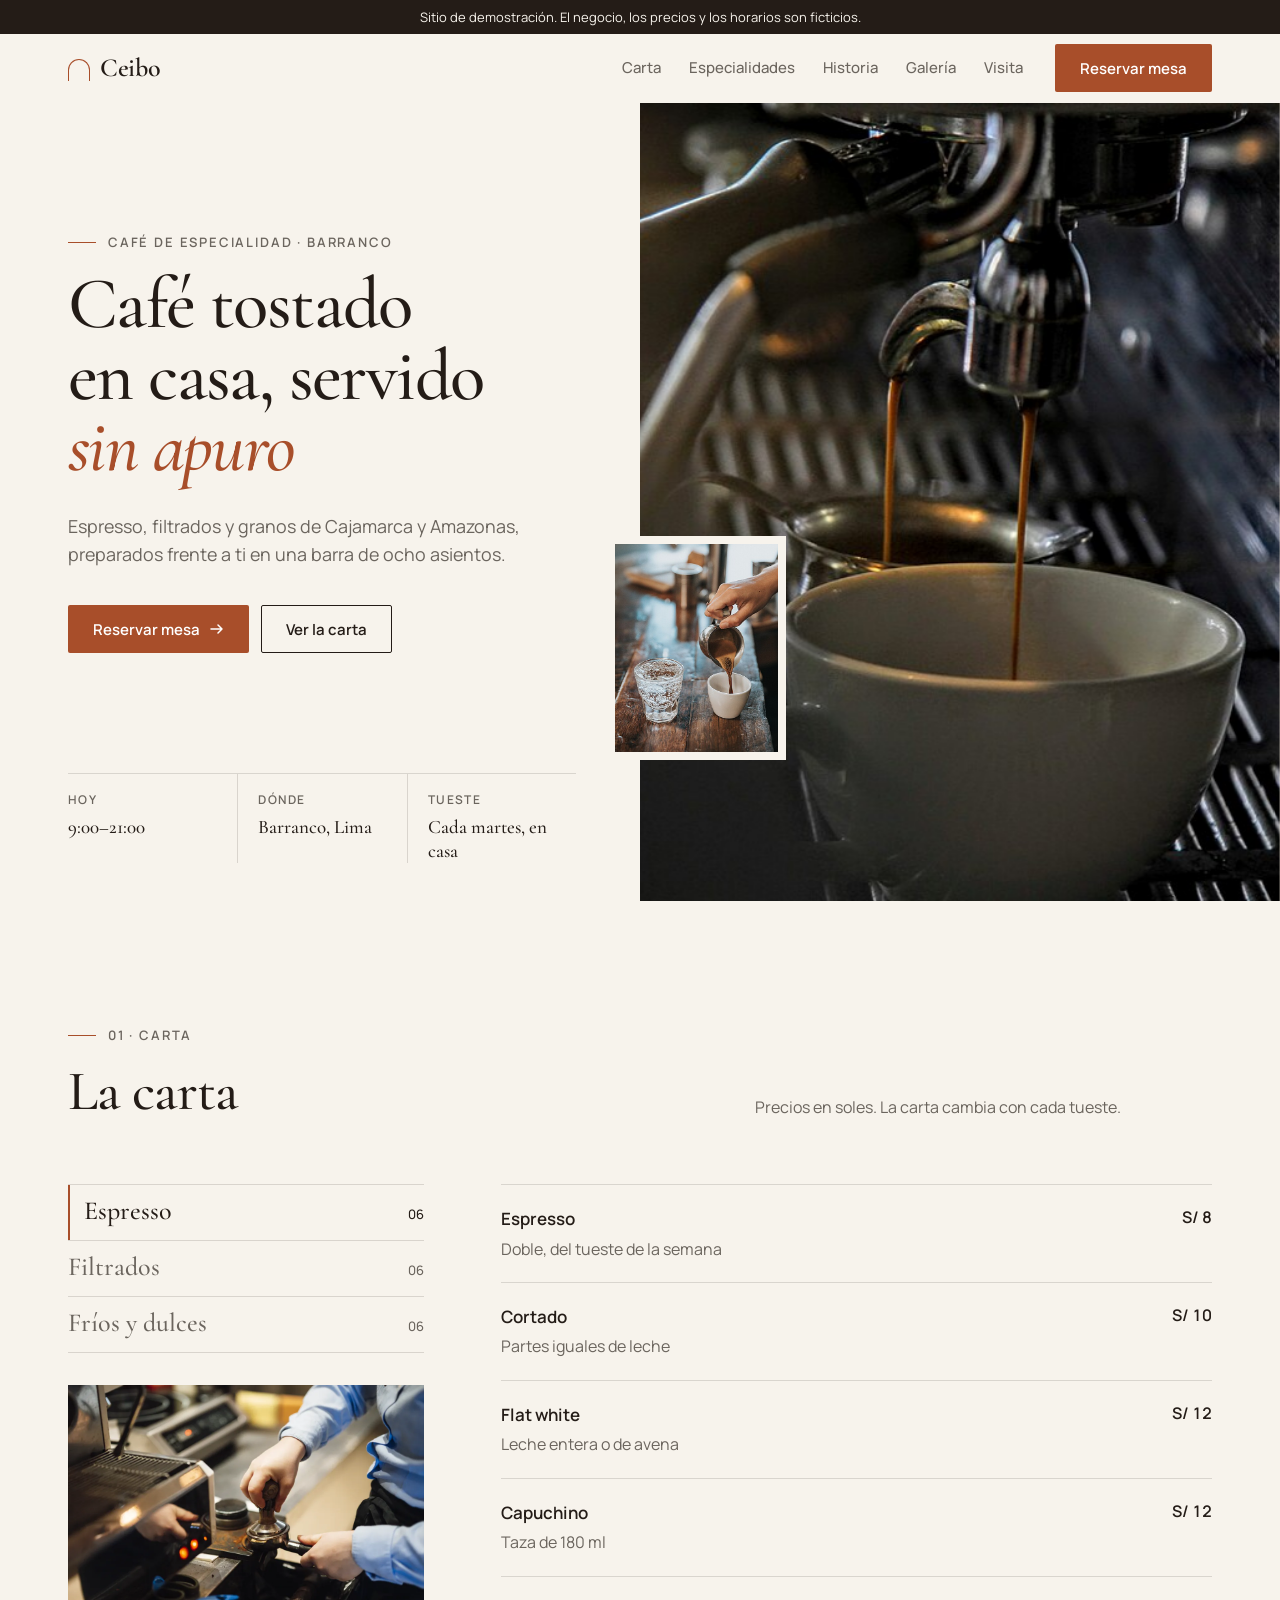
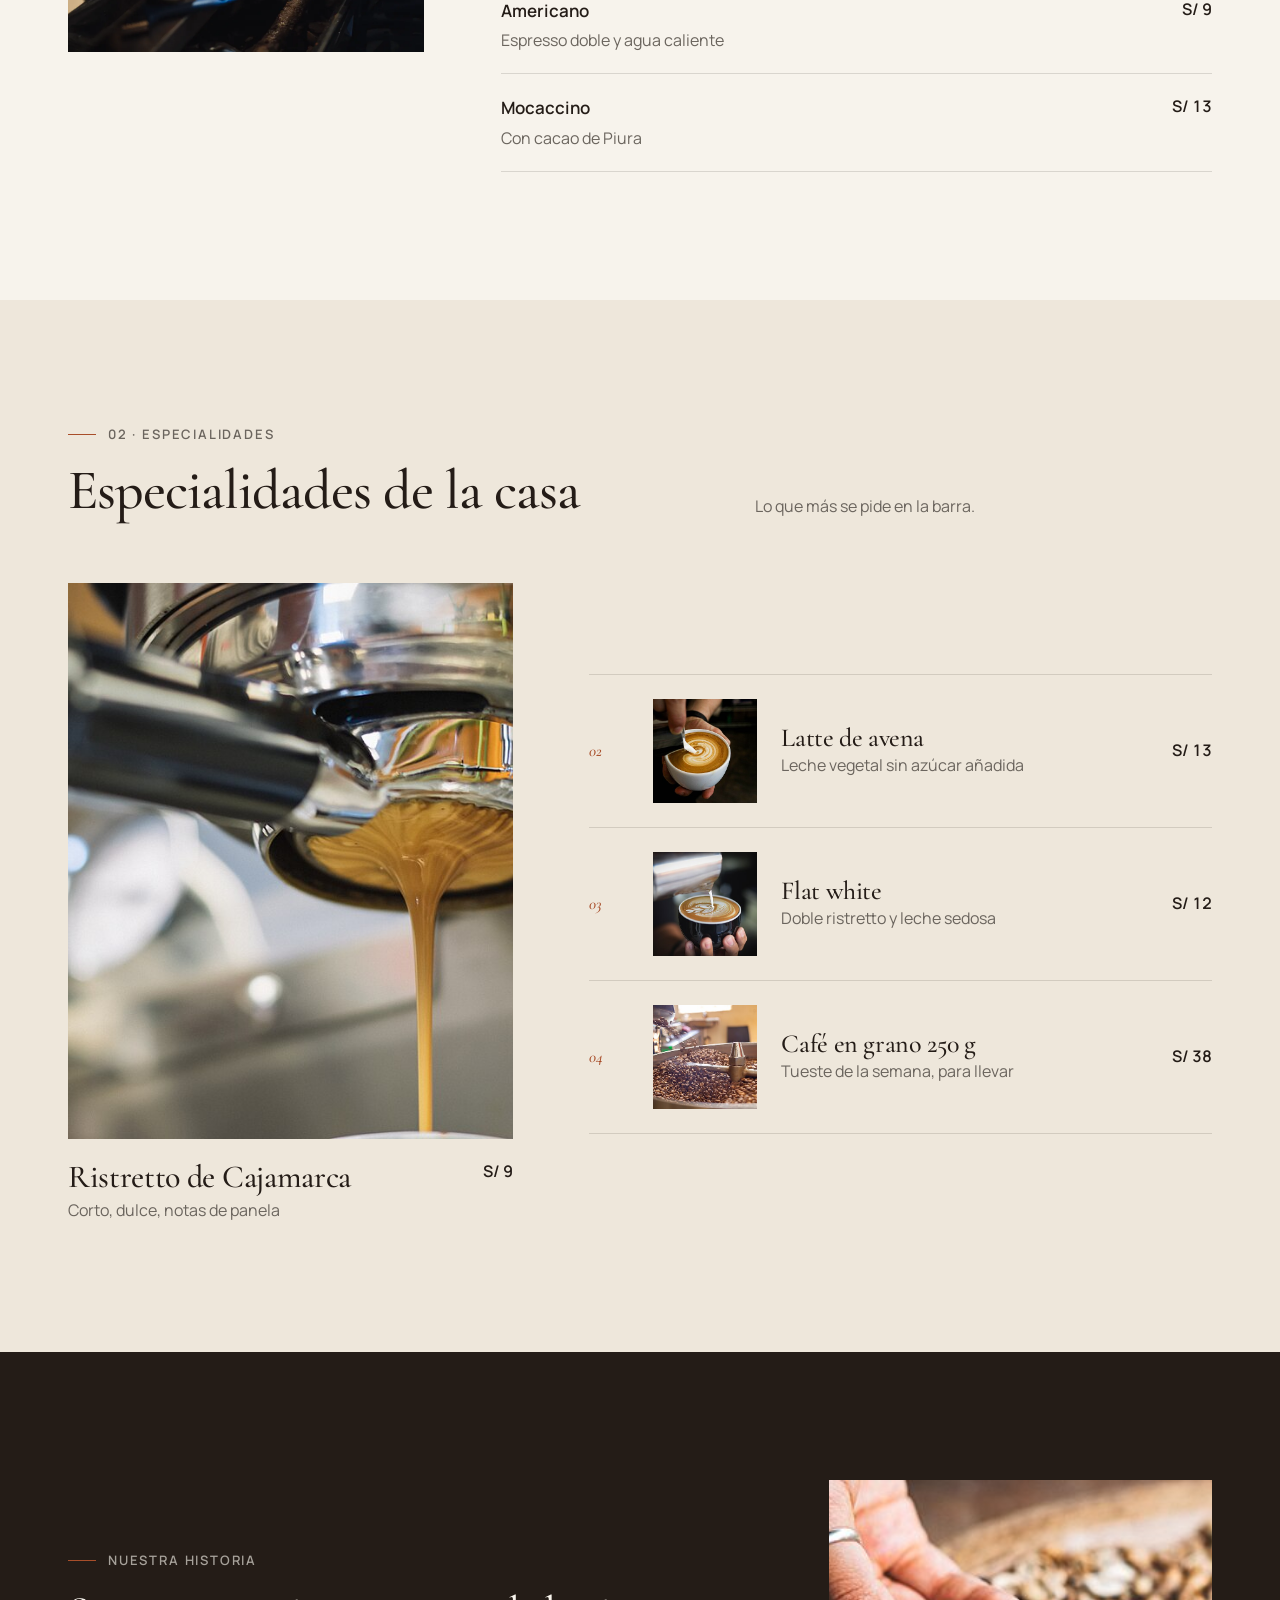
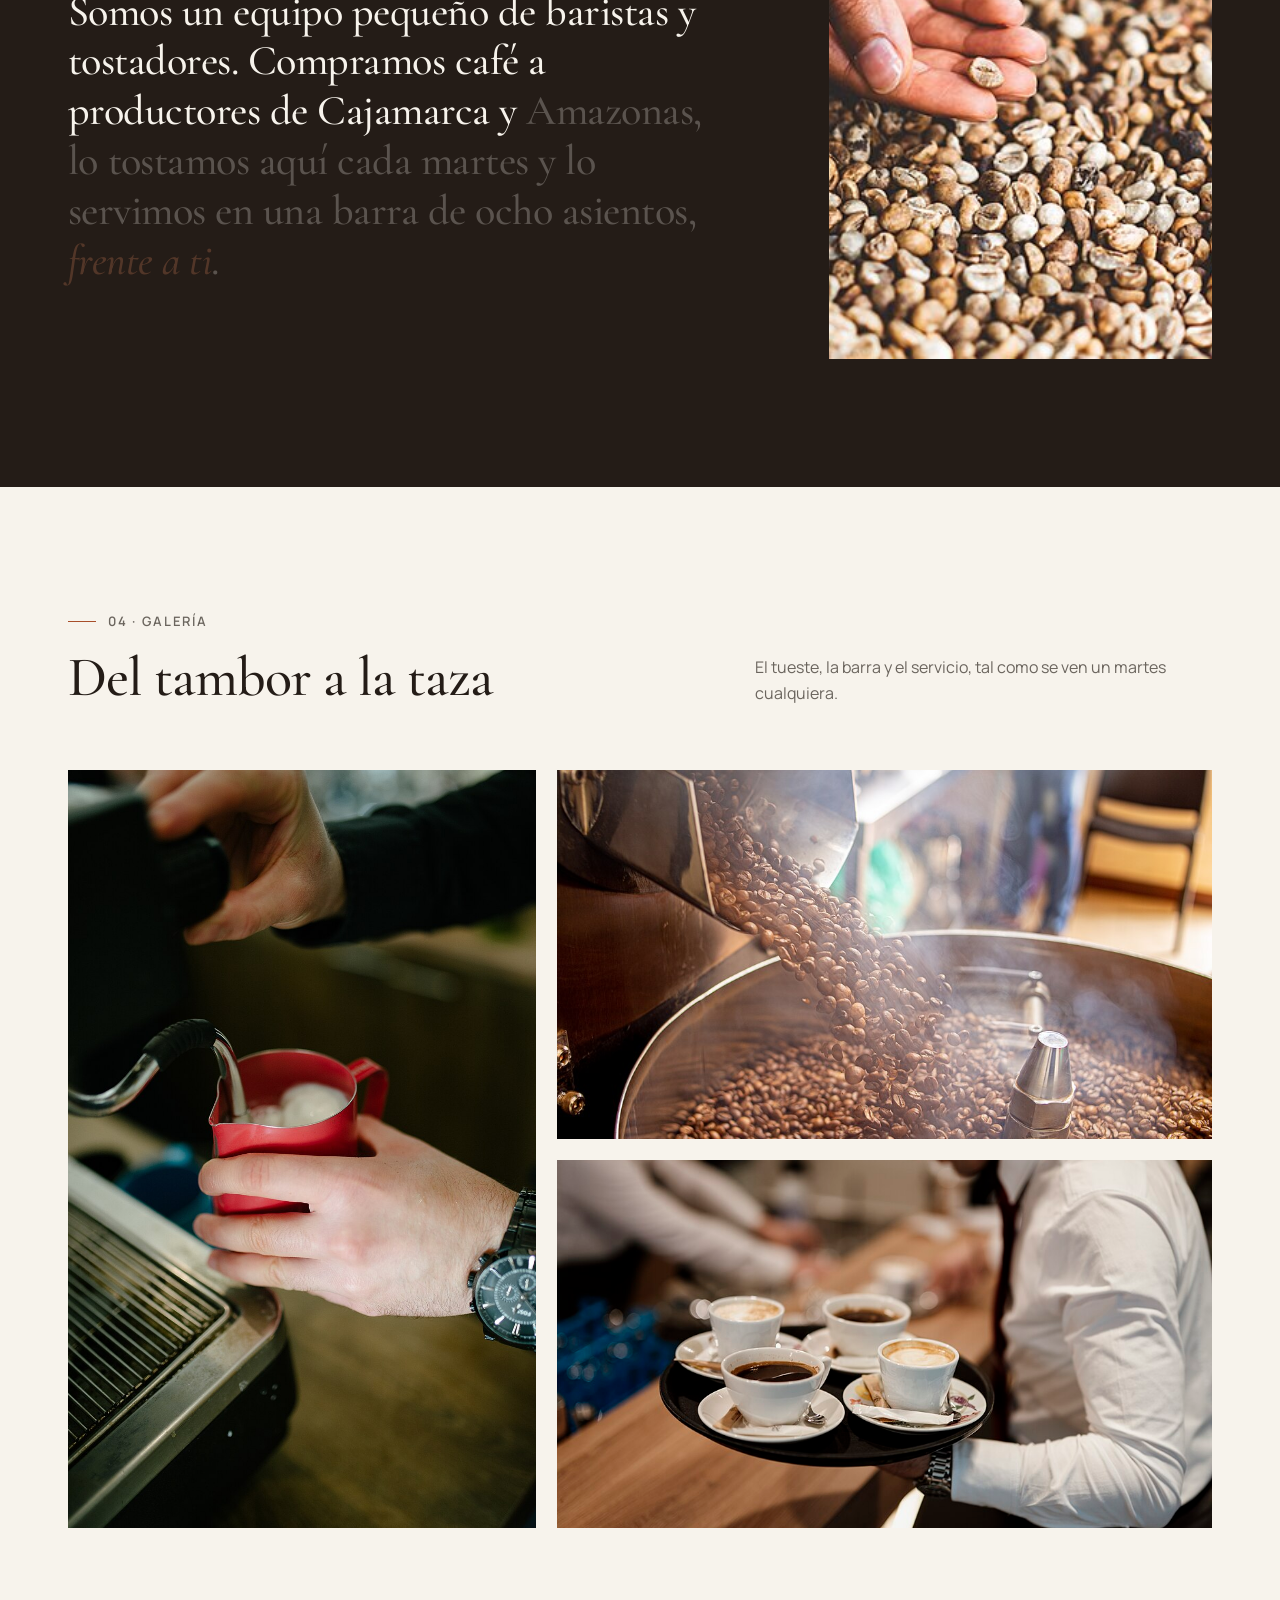
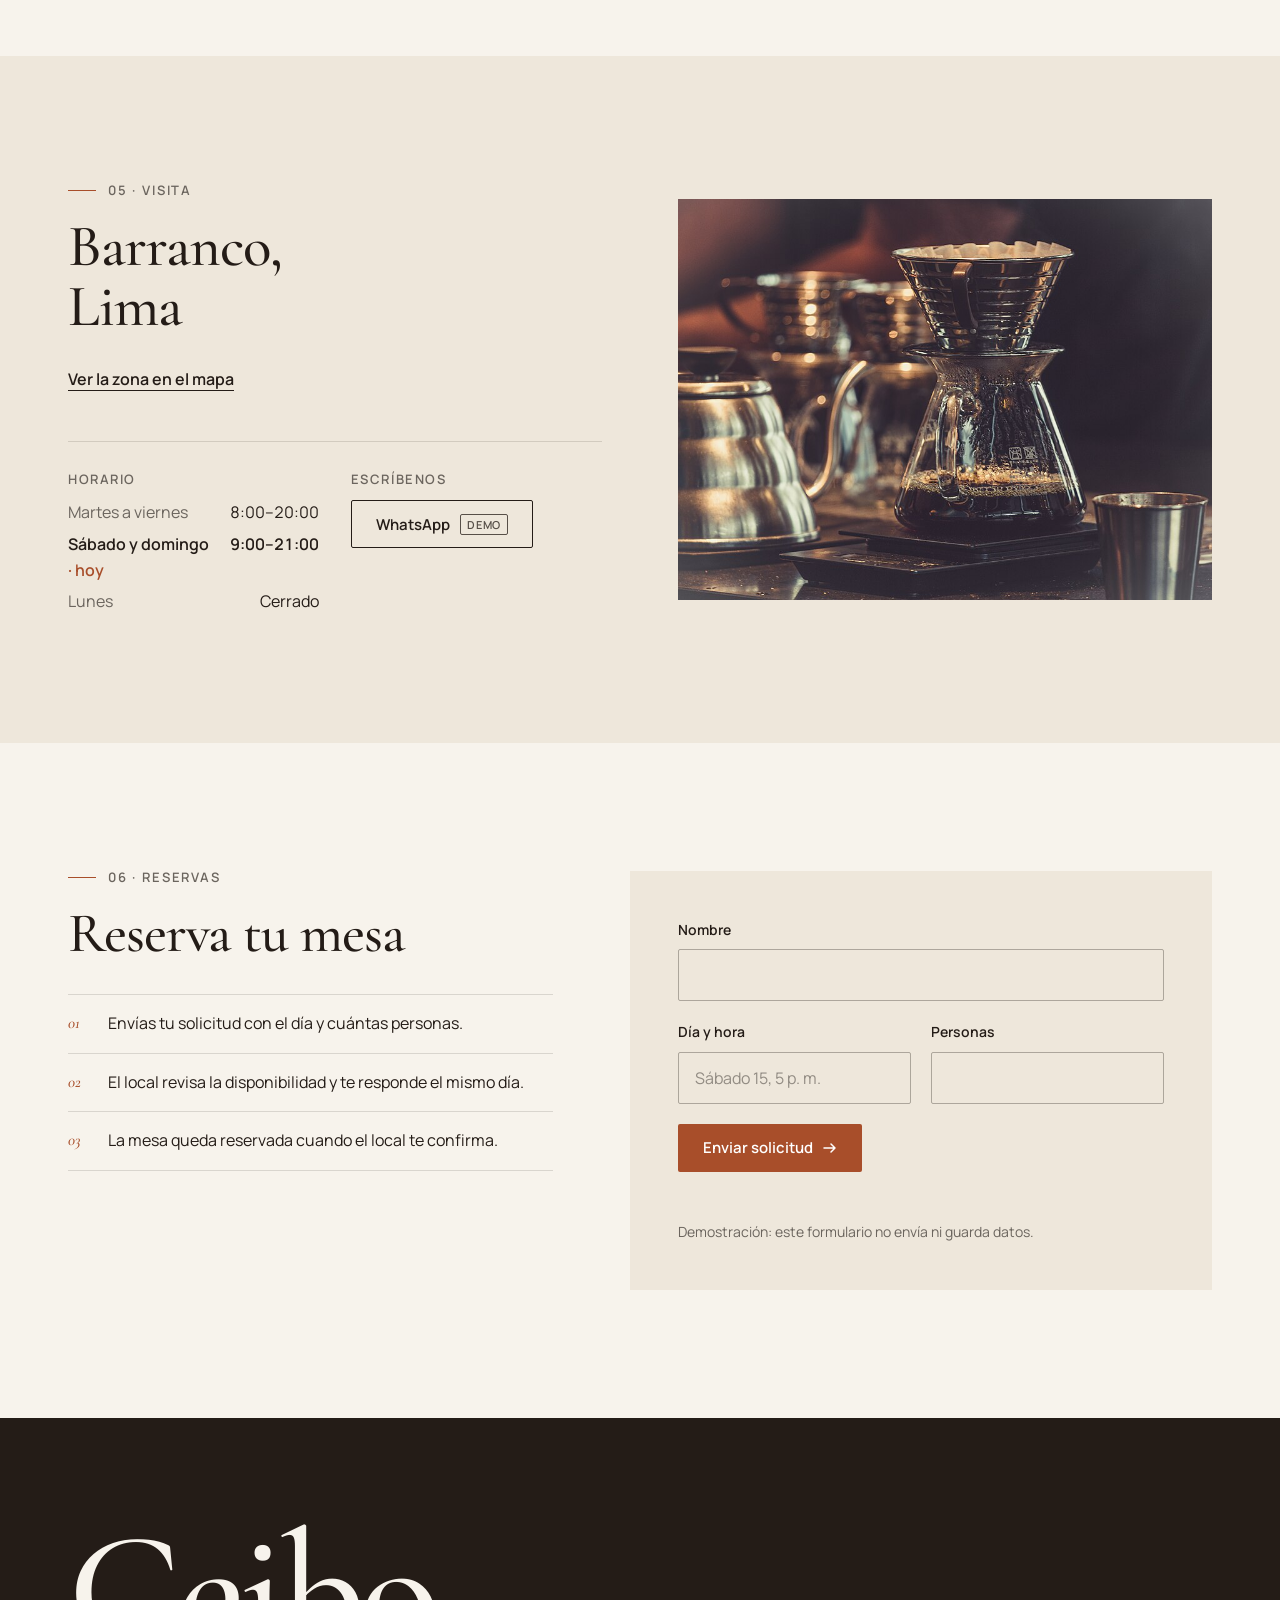
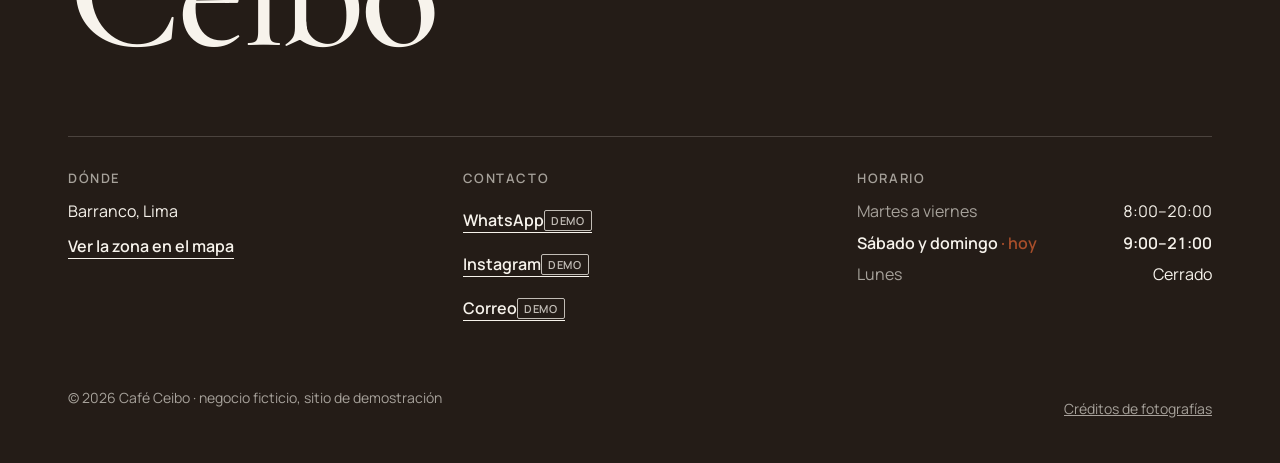
==== commit 8e52ed2d: "Portada a dos mitades con fotografía a sangre Co-Authored-By: Claude Fable 5.2 <noreply@anthropic.co" ====
--- a/index.html
+++ b/index.html
@@ -23,7 +23,7 @@
 </head>
 <body>
 <a class="skip" href="#contenido">Saltar al contenido</a>
-<p class="demo-bar">Sitio de demostración. El negocio, los precios y los horarios son ficticios.</p>
+<p class="demo-bar" data-demo-bar>Sitio de demostración. El negocio, los precios y los horarios son ficticios.</p>
 <header class="nav">
   <div class="wrap nav__bar">
     <a class="nav__logo" href="#contenido"><span class="nav__mark" aria-hidden="true"></span>Ceibo</a>
@@ -43,9 +43,9 @@
 
 <main id="contenido">
   <section class="hero" aria-labelledby="hero-h">
-    <div class="wrap">
-      <div class="hero__grid">
-        <div class="hero__copy">
+    <div class="hero__grid">
+      <div class="hero__copy">
+        <div class="hero__main">
           <p class="kicker rv">Café de especialidad · Barranco</p>
           <h1 id="hero-h" class="rv" style="--d:.06s">Café tostado en casa, servido <em>sin apuro</em></h1>
           <p class="lead rv" style="--d:.12s">Espresso, filtrados y granos de Cajamarca y Amazonas, preparados frente a ti en una barra de ocho asientos.</p>
@@ -54,13 +54,16 @@
             <a class="btn btn--secondary" href="#carta">Ver la carta</a>
           </div>
         </div>
-        <div class="hero__media"><img src="assets/img/photo-m61716670.jpg" srcset="assets/img/photo-m61716670-500.jpg 500w, assets/img/photo-m61716670-960.jpg 960w, assets/img/photo-m61716670-1280.jpg 1280w, assets/img/photo-m61716670.jpg 1920w" sizes="(max-width: 899px) 130vw, 46vw" width="1920" height="1280" alt="Dos chorros de espresso cayendo en una taza blanca en la barra" fetchpriority="high" decoding="async" style="object-position: 45% 60%"></div>
-      </div>
-      <dl class="facts rv">
-        <div><dt>Hoy</dt><dd data-hoy>8:00–20:00</dd></div>
-        <div><dt>Dónde</dt><dd>Barranco, Lima</dd></div>
-        <div><dt>Tueste</dt><dd>Cada martes, en casa</dd></div>
-      </dl>
+        <dl class="facts rv" style="--d:.24s">
+          <div><dt>Hoy</dt><dd data-hoy>8:00–20:00</dd></div>
+          <div><dt>Dónde</dt><dd>Barranco, Lima</dd></div>
+          <div><dt>Tueste</dt><dd>Cada martes, en casa</dd></div>
+        </dl>
+      </div>
+      <div class="hero__media">
+        <img src="assets/img/photo-m61716670.jpg" srcset="assets/img/photo-m61716670-500.jpg 500w, assets/img/photo-m61716670-960.jpg 960w, assets/img/photo-m61716670-1280.jpg 1280w, assets/img/photo-m61716670.jpg 1920w" sizes="(max-width: 899px) 150vw, 75vw" width="1920" height="1280" alt="Dos chorros de espresso cayendo en una taza blanca en la barra" fetchpriority="high" decoding="async" style="object-position: 45% 60%">
+        <div class="hero__detail"><img src="assets/img/photo-m61714648-500.jpg" srcset="assets/img/photo-m61714648-500.jpg 500w" sizes="210px" width="500" height="746" alt="Espresso servido desde una jarrita en una taza blanca sobre la barra de madera" loading="lazy" decoding="async" style="object-position: 60% 70%"></div>
+      </div>
     </div>
   </section>
 
@@ -124,7 +127,7 @@
           <div class="pick-lead__body"><h3 class="pick-lead__name" style="text-transform:none;letter-spacing:-.01em;color:inherit">Ristretto de Cajamarca</h3><span class="price">S/&nbsp;9</span><p class="muted">Corto, dulce, notas de panela</p></div>
         </article>
         <ul class="rv" style="--d:.08s">
-          <li class="pick"><span class="pick__n">02</span><span class="pick__img"><img src="assets/img/photo-m201752739-960.jpg" srcset="assets/img/photo-m201752739-500.jpg 500w, assets/img/photo-m201752739-960.jpg 960w" sizes="320px" width="960" height="1440" alt="Leche texturizada en una jarra roja junto a la máquina" loading="lazy" decoding="async" style="object-position: 40% 55%"></span><span><span class="pick__name serif">Latte de avena</span><br><span class="muted">Leche vegetal sin azúcar añadida</span></span><span class="price">S/&nbsp;13</span></li>
+          <li class="pick"><span class="pick__n">02</span><span class="pick__img"><img src="assets/img/photo-m61713362.jpg" srcset="assets/img/photo-m61713362-500.jpg 500w, assets/img/photo-m61713362-960.jpg 960w, assets/img/photo-m61713362.jpg 1280w" sizes="320px" width="1280" height="853" alt="Leche vertida sobre un latte en una taza blanca sostenida con una mano" loading="lazy" decoding="async" style="object-position: 50% 55%"></span><span><span class="pick__name serif">Latte de avena</span><br><span class="muted">Leche vegetal sin azúcar añadida</span></span><span class="price">S/&nbsp;13</span></li>
           <li class="pick"><span class="pick__n">03</span><span class="pick__img"><img src="assets/img/photo-c141-960.jpg" srcset="assets/img/photo-c141-500.jpg 500w, assets/img/photo-c141-960.jpg 960w, assets/img/photo-c141.jpg 1280w" sizes="320px" width="1280" height="853" alt="Leche vertida en una taza oscura sostenida con dos manos" loading="lazy" decoding="async" style="object-position: 50% 50%"></span><span><span class="pick__name serif">Flat white</span><br><span class="muted">Doble ristretto y leche sedosa</span></span><span class="price">S/&nbsp;12</span></li>
           <li class="pick"><span class="pick__n">04</span><span class="pick__img"><img src="assets/img/photo-m147143943-960.jpg" srcset="assets/img/photo-m147143943-500.jpg 500w, assets/img/photo-m147143943-960.jpg 960w, assets/img/photo-m147143943.jpg 1280w" sizes="320px" width="1280" height="853" alt="Granos recién tostados cayendo a la bandeja de enfriado" loading="lazy" decoding="async" style="object-position: 50% 50%"></span><span><span class="pick__name serif">Café en grano 250 g</span><br><span class="muted">Tueste de la semana, para llevar</span></span><span class="price">S/&nbsp;38</span></li>
         </ul>
@@ -146,7 +149,7 @@
     <div class="wrap">
       <div class="head rv"><div><p class="kicker">04 · Galería</p><h2 id="galeria-h">Del tambor a la taza</h2></div><p>El tueste, la barra y el servicio, tal como se ven un martes cualquiera.</p></div>
       <div class="mosaic rv">
-        <figure><img src="assets/img/photo-m61714648-500.jpg" srcset="assets/img/photo-m61714648-500.jpg 500w" sizes="(max-width: 599px) 150vw, 62vw" width="500" height="746" alt="Espresso servido desde una jarrita en una taza blanca sobre la barra de madera" loading="lazy" decoding="async" style="object-position: 60% 70%"></figure>
+        <figure><img src="assets/img/photo-m201752739-960.jpg" srcset="assets/img/photo-m201752739-500.jpg 500w, assets/img/photo-m201752739-960.jpg 960w" sizes="(max-width: 599px) 150vw, 62vw" width="960" height="1440" alt="Leche texturizada en una jarra roja junto a la máquina" loading="lazy" decoding="async" style="object-position: 40% 55%"></figure>
         <figure><img src="assets/img/photo-m147143963.jpg" srcset="assets/img/photo-m147143963-500.jpg 500w, assets/img/photo-m147143963-960.jpg 960w, assets/img/photo-m147143963.jpg 1280w" sizes="(max-width: 599px) 100vw, 58vw" width="1280" height="901" alt="Granos recién tostados cayendo del tambor a la bandeja de enfriado" loading="lazy" decoding="async" style="object-position: 40% 50%"></figure>
         <figure><img src="assets/img/photo-m189498721.jpg" srcset="assets/img/photo-m189498721-500.jpg 500w, assets/img/photo-m189498721-960.jpg 960w, assets/img/photo-m189498721.jpg 1280w" sizes="(max-width: 599px) 100vw, 58vw" width="1280" height="853" alt="Una bandeja con cuatro cafés llevada a lo largo de la barra" loading="lazy" decoding="async" style="object-position: 45% 60%"></figure>
       </div>
--- a/estilos.css
+++ b/estilos.css
@@ -38,6 +38,7 @@
 .btn:active { transform: scale(.97); }
 .btn--primary { background: var(--accent); color: var(--on-accent); }
 .btn--secondary { border-color: var(--ink); background: transparent; }
+.btn:focus-visible { outline-offset: 4px; }
 .btn svg { width: 14px; height: 14px; transition: transform .25s var(--ease); }
 @media (hover: hover) {
   .btn--primary:hover { background: color-mix(in srgb, var(--accent) 86%, #000); }
@@ -63,6 +64,9 @@
 .nav__link { position: relative; display: inline-flex; align-items: center; min-height: 44px; font-size: .9375rem; font-weight: 500; text-decoration: none; color: var(--muted); transition: color .2s ease-out; }
 .nav__link::after { content: ""; position: absolute; left: 0; right: 0; bottom: 8px; height: 1px; background: var(--accent); transform: scaleX(0); transform-origin: left; transition: transform .3s var(--ease); }
 .nav__link[aria-current], .nav__link:focus-visible { color: var(--ink); }
+.nav__link:focus-visible { outline-offset: 6px; border-radius: 2px; }
+.nav__link:active { color: var(--accent); }
+.nav__logo:active, .link:active { opacity: .7; }
 .nav__link[aria-current]::after { transform: scaleX(1); }
 @media (hover: hover) { .nav__link:hover { color: var(--ink); } .nav__link:hover::after { transform: scaleX(1); } }
 .nav__toggle { display: none; width: 48px; height: 48px; margin-right: -12px; border: 0; background: none; cursor: pointer; }
@@ -84,33 +88,38 @@
   .nav-open body { overflow: hidden; }
 }
 
-/* ---------- portada ---------- */
-.hero { padding-top: clamp(24px, 4vw, 56px); }
-.hero__grid { display: grid; grid-template-columns: minmax(0, 6fr) minmax(0, 5fr); gap: clamp(32px, 5vw, 80px); align-items: end; }
-.hero__copy { padding-bottom: clamp(8px, 3vw, 48px); }
-.hero h1 { margin-bottom: 28px; }
+/* ---------- portada: dos mitades; el texto alineado con la retícula, la fotografía a sangre hasta el borde ---------- */
+.hero__grid { display: grid; grid-template-columns: minmax(0, 1fr) minmax(0, 1fr); min-height: min(calc(100svh - var(--nav-h) - var(--demo-h, 0px)), 880px); }
+.hero__copy { display: flex; flex-direction: column; padding: clamp(40px, 5vw, 72px) clamp(32px, 5vw, 80px) 0 max(var(--pad), calc((200% - 1240px) / 2 + var(--pad))); }
+.hero__main { margin-block: auto; padding-bottom: clamp(32px, 4vw, 56px); }
+.hero h1 { font-size: clamp(2.75rem, 5.7vw, 5.5rem); margin-bottom: 28px; }
 .hero h1 em { font-style: italic; color: var(--accent); }
 .hero .lead { margin-bottom: 36px; }
 .btn-row { display: flex; flex-wrap: wrap; gap: 12px; }
-.hero__media { position: relative; overflow: hidden; aspect-ratio: 4 / 5; max-height: min(78vh, 760px); width: 100%; background: var(--surface); }
-.hero__media img { width: 100%; height: 100%; object-fit: cover; }
-.facts { display: grid; grid-template-columns: repeat(3, minmax(0, 1fr)); margin-top: clamp(40px, 6vw, 80px); border-top: 1px solid var(--line); }
-.facts > div { padding: 20px 24px 0 0; }
-.facts > div + div { padding-left: 24px; border-left: 1px solid var(--line); }
+.hero__media { position: relative; min-height: 560px; background: var(--surface); }
+.hero__media > img { position: absolute; inset: 0; width: 100%; height: 100%; object-fit: cover; }
+.hero__detail { position: absolute; left: clamp(-44px, -2.6vw, -28px); bottom: clamp(96px, 11vw, 150px); width: clamp(150px, 14vw, 210px); aspect-ratio: 4 / 5; border: 8px solid var(--bg); overflow: hidden; background: var(--surface); }
+.hero__detail img { width: 100%; height: 100%; object-fit: cover; }
+.facts { display: grid; grid-template-columns: repeat(3, minmax(0, 1fr)); border-top: 1px solid var(--line); padding-bottom: clamp(24px, 3vw, 40px); }
+.facts > div { padding: 18px 20px 0 0; }
+.facts > div + div { padding-left: 20px; border-left: 1px solid var(--line); }
 .facts dt { font: 600 .75rem/1.4 var(--f-text); letter-spacing: .12em; text-transform: uppercase; color: var(--muted); margin-bottom: 6px; }
-.facts dd { font: 500 1.375rem/1.25 var(--f-display); }
+.facts dd { font: 500 1.1875rem/1.25 var(--f-display); }
+@media (max-width: 1099px) { .hero__detail { display: none; } }
 @media (max-width: 899px) {
-  .hero { padding-top: 0; }
-  .hero__grid { grid-template-columns: 1fr; gap: 28px; }
-  .hero__media { order: -1; margin-inline: calc(var(--pad) * -1); width: auto; aspect-ratio: 16 / 10; max-height: 32vh; }
-  .hero h1 { margin-bottom: 18px; }
+  .hero__grid { grid-template-columns: 1fr; min-height: 0; }
+  .hero__media { order: -1; min-height: 0; height: clamp(230px, 42svh, 520px); }
+  .hero__copy { padding: 28px var(--pad) 0; }
+  .hero__main { padding-bottom: 32px; }
+  .hero h1 { font-size: clamp(2.75rem, 8vw, 4.25rem); margin-bottom: 18px; }
   .hero .lead { margin-bottom: 24px; }
-  .hero__copy { padding-bottom: 0; }
   .hero .btn-row .btn { flex: 1 1 auto; }
 }
 @media (max-width: 599px) {
-  .facts { grid-template-columns: 1fr; }
+  .hero__media { height: clamp(220px, 34svh, 340px); }
+  .facts { grid-template-columns: 1fr; padding-bottom: 8px; }
   .facts > div, .facts > div + div { display: flex; justify-content: space-between; align-items: baseline; gap: 16px; padding: 14px 0; border-left: 0; border-bottom: 1px solid var(--line); }
+  .facts > div:last-child { border-bottom: 0; }
   .facts dt { margin: 0; } .facts dd { font-size: 1.1875rem; text-align: right; }
 }
 
@@ -247,7 +256,9 @@
 /* entradas: una vez, 14px y opacidad; la portada al cargar */
 .js .rv { opacity: 0; transform: translateY(14px); transition: opacity .7s ease-out, transform .7s var(--ease); transition-delay: var(--d, 0s); }
 .js .rv.in { opacity: 1; transform: none; }
-.js .hero__media img { animation: hero-img 1.2s var(--ease) both; }
+.js .hero__media > img { animation: hero-img 1.4s var(--ease) both; }
+.js .hero__detail { animation: detail-in .9s var(--ease) .35s both; }
+@keyframes detail-in { from { opacity: 0; transform: translateY(18px); } }
 @keyframes hero-img { from { transform: scale(1.06); opacity: .6; } }
 
 @media (prefers-reduced-motion: reduce) {
